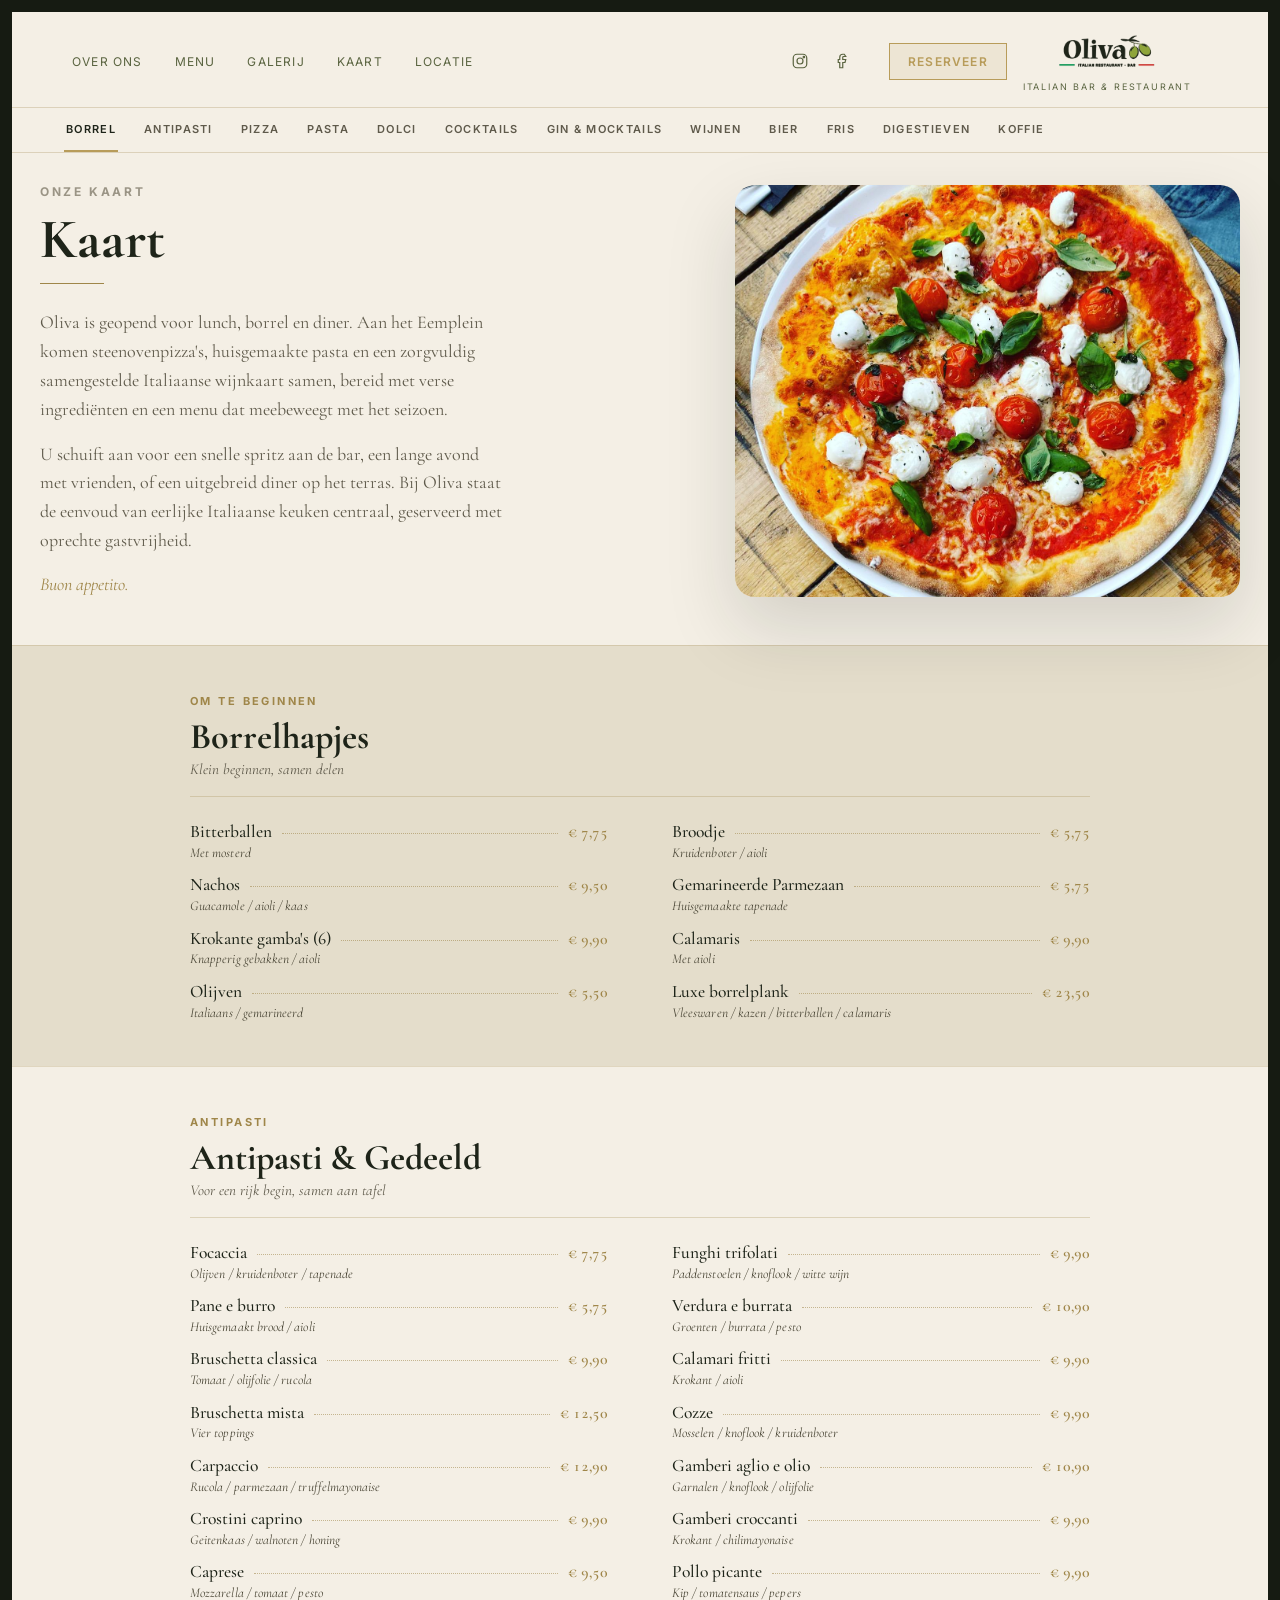
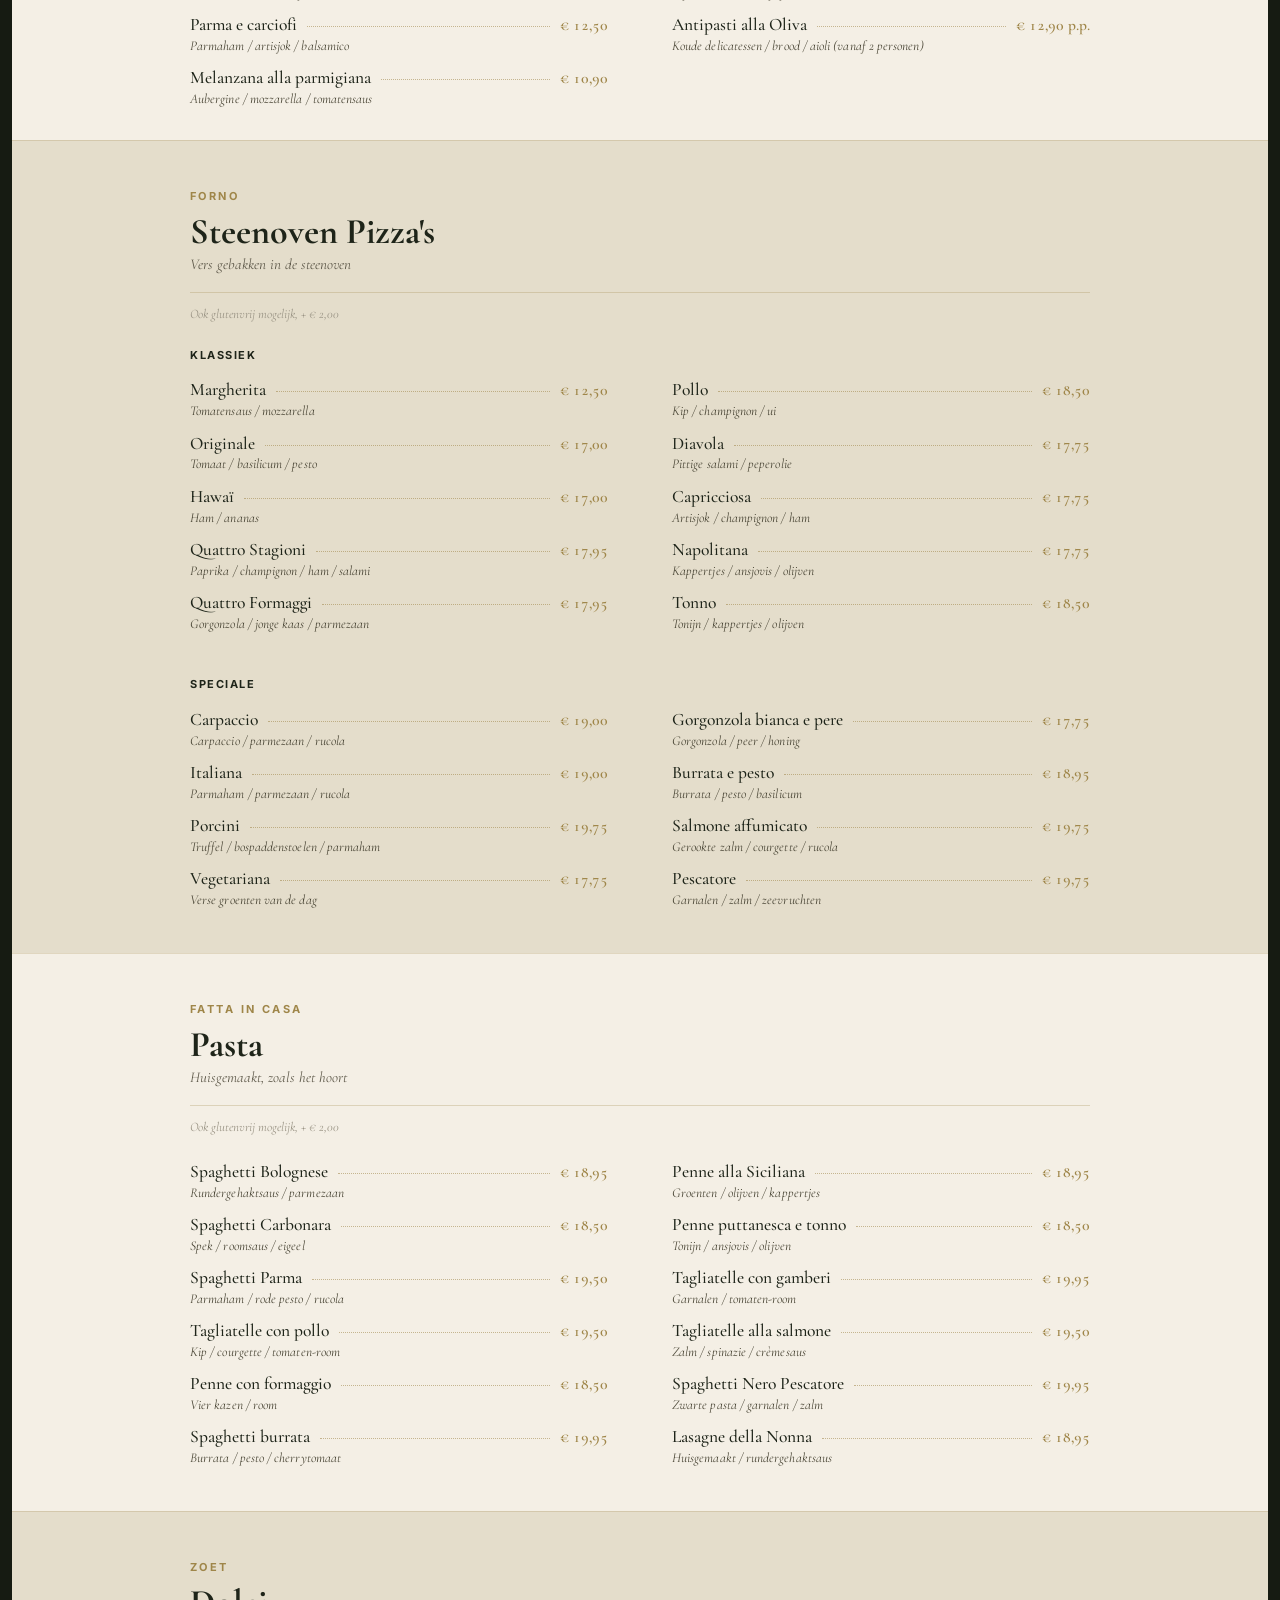
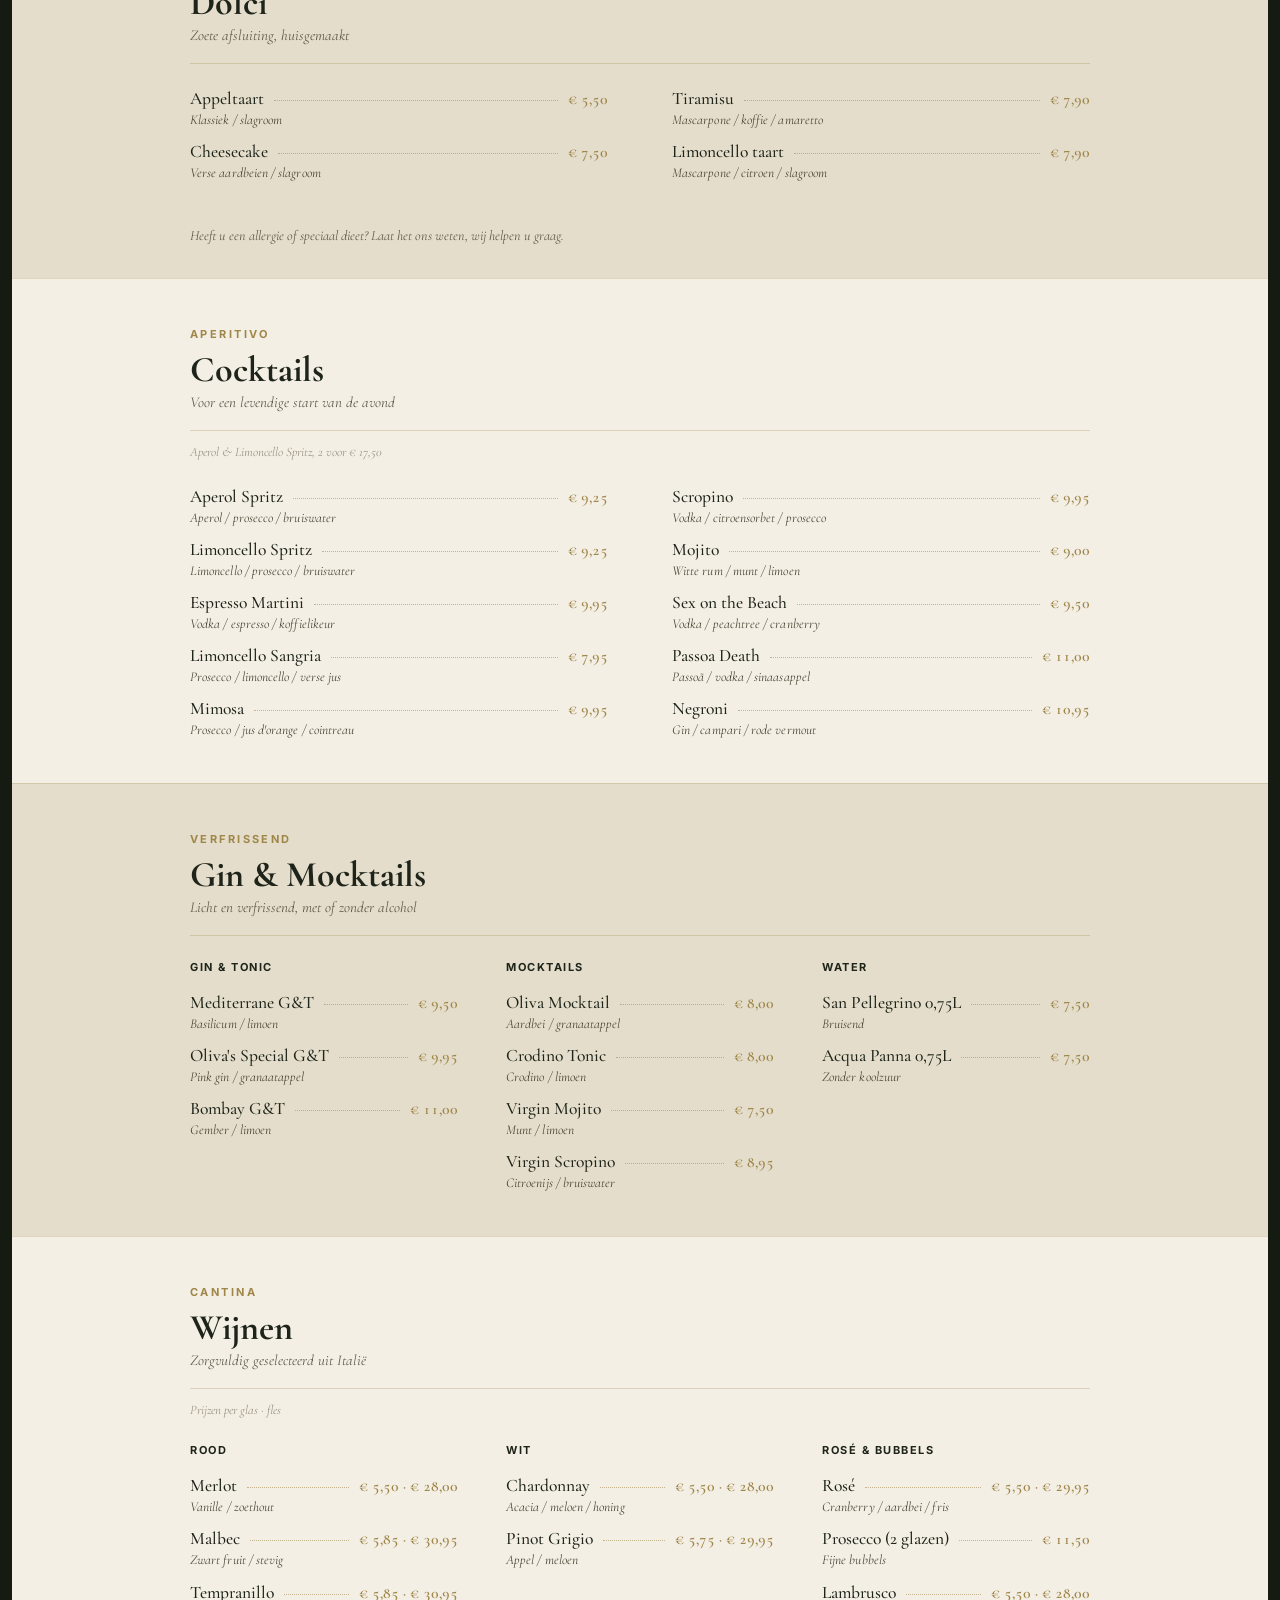
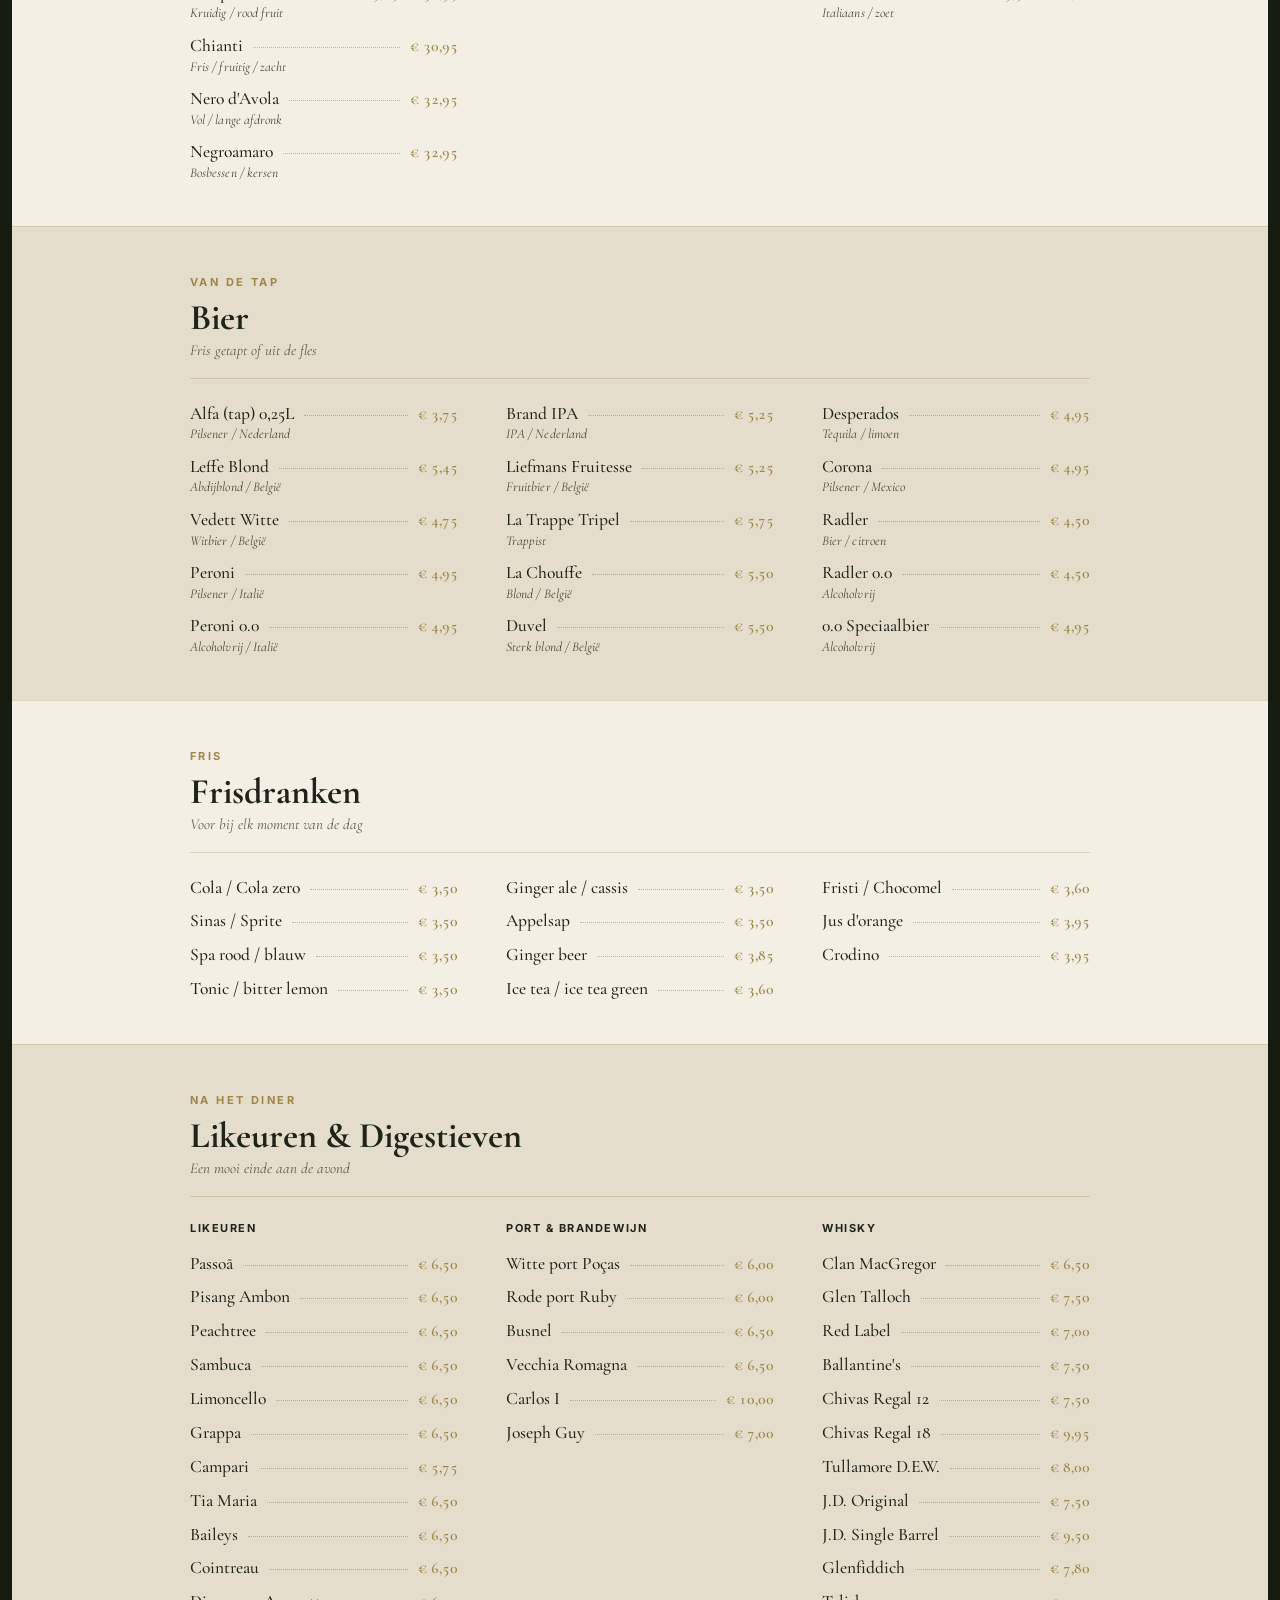
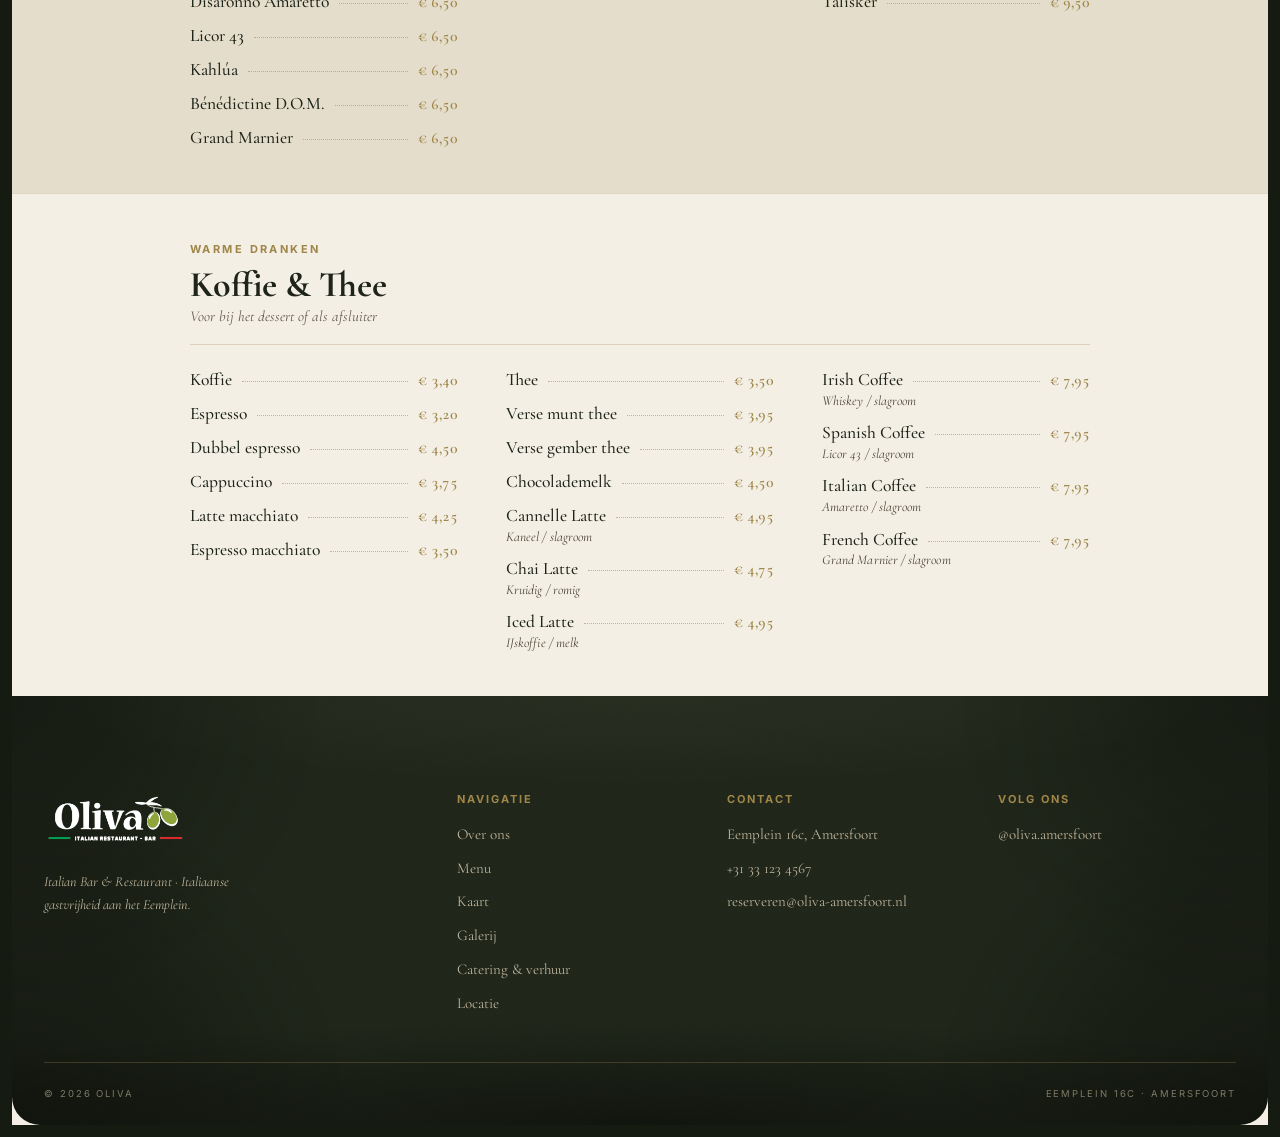
==== kaart.html @ dcf89d50 "Homepage redesign: rustiger, premium uitstraling + nieuwe brand assets Co-Authored-By: Claude Fable " ====
<!DOCTYPE html>
<html lang="nl">
<head>
<meta charset="UTF-8">
<meta name="viewport" content="width=device-width, initial-scale=1.0">
<title>Kaart · Oliva · Amersfoort</title>
<meta name="description" content="De volledige kaart van Oliva: steenovenpizza's, huisgemaakte pasta, antipasti, cocktails en Italiaanse wijnen aan het Eemplein in Amersfoort.">
<link rel="stylesheet" href="brand_assets/oliva/colors_and_type.css?v=1783181041">
<link rel="stylesheet" href="brand_assets/oliva/textures.css?v=1783181041">
<link rel="stylesheet" href="assets/css/site.css?v=1783181041">
<link rel="stylesheet" href="assets/css/kaart.css?v=1783181041">
</head>
<body class="oliva oliva-page-cream kaart-page">

<a class="skip-link" href="#main">Ga naar inhoud</a>

<header class="nav" id="nav">
  <div class="nav__inner">
    <nav class="nav__links" aria-label="Hoofdmenu">
      <div class="nav__group">
        <a href="index.html#over-ons">Over ons</a>
        <a href="index.html#menukaart">Menu</a>
        <a href="index.html#galerij">Galerij</a>
        <a href="kaart.html" aria-current="page">Kaart</a>
        <a href="index.html#locatie">Locatie</a>
      </div>
      <div class="nav__group nav__group--right">
        <div class="nav__social">
          <a href="https://www.instagram.com/oliva.amersfoort/" target="_blank" rel="noopener" aria-label="Oliva op Instagram" class="nav__social-link">
            <svg viewBox="0 0 24 24" width="18" height="18" fill="none" stroke="currentColor" stroke-width="1.6"><rect x="3" y="3" width="18" height="18" rx="5"/><circle cx="12" cy="12" r="4"/><circle cx="17.2" cy="6.8" r="1"/></svg>
          </a>
          <a href="https://www.facebook.com/p/Restaurant-Oliva-cucina-italiana-bar-100063534971122/?locale=nl_NL" target="_blank" rel="noopener" aria-label="Oliva op Facebook" class="nav__social-link">
            <svg viewBox="0 0 24 24" width="18" height="18" fill="none" stroke="currentColor" stroke-width="1.6"><path d="M15 3h-2a4 4 0 0 0-4 4v3H7v4h2v7h4v-7h3l1-4h-4V7a1 1 0 0 1 1-1h3z"/></svg>
          </a>
        </div>
        <a href="index.html#reserveren" class="btn btn--primary nav__cta" data-open-reservation>Reserveer</a>
      </div>
    </nav>
    <a class="nav__brand" href="index.html" aria-label="Oliva home">
      <img src="brand_assets/oliva/logo/oliva-lockup-transparent-white.png" alt="Oliva" class="nav__logo nav__logo--light">
      <img src="brand_assets/oliva/logo/oliva-lockup-transparent-dark.png" alt="Oliva" class="nav__logo nav__logo--dark">
      <span class="nav__brand-sub">Italian Bar <em class="amp">&amp;</em> Restaurant</span>
    </a>
    <button class="nav__toggle" id="navToggle" aria-label="Menu openen" aria-expanded="false">
      <span></span><span></span><span></span>
    </button>
  </div>
</header>

<nav class="kaart-nav" id="kaartNav" aria-label="Kaart categorieën">
  <div class="kaart-nav__inner">
    <a href="#borrelhapjes">Borrel</a>
    <a href="#antipasti">Antipasti</a>
    <a href="#pizza">Pizza</a>
    <a href="#pasta">Pasta</a>
    <a href="#dolci">Dolci</a>
    <a href="#cocktails">Cocktails</a>
    <a href="#gintonic">Gin &amp; Mocktails</a>
    <a href="#wijnen">Wijnen</a>
    <a href="#bier">Bier</a>
    <a href="#frisdranken">Fris</a>
    <a href="#digestieven">Digestieven</a>
    <a href="#koffie">Koffie</a>
  </div>
</nav>

<main id="main">

  <section class="kaart-intro">
    <div class="kaart-intro__grid">
      <div class="kaart-intro__text">
        <p class="t-section">Onze kaart</p>
        <h1 class="kaart-intro__title">Kaart</h1>
        <div class="kaart-hairline"></div>
        <p class="kaart-intro__body">Oliva is geopend voor lunch, borrel en diner. Aan het Eemplein komen steenovenpizza's, huisgemaakte pasta en een zorgvuldig samengestelde Italiaanse wijnkaart samen, bereid met verse ingrediënten en een menu dat meebeweegt met het seizoen.</p>
        <p class="kaart-intro__body">U schuift aan voor een snelle spritz aan de bar, een lange avond met vrienden, of een uitgebreid diner op het terras. Bij Oliva staat de eenvoud van eerlijke Italiaanse keuken centraal, geserveerd met oprechte gastvrijheid.</p>
        <p class="kaart-intro__signoff">Buon appetito.</p>
      </div>
      <div class="kaart-intro__photo" style="background-image:url('brand_assets/oliva/photos/pizza.jpg')" role="img" aria-label="Steenovenpizza bij Oliva"></div>
    </div>
  </section>

  <section class="kaart-section" id="borrelhapjes">
    <div class="kaart-section__inner">
      <p class="kaart-section__eyebrow">Om te beginnen</p>
      <h2 class="kaart-section__title">Borrelhapjes</h2>
      <p class="kaart-section__tagline">Klein beginnen, samen delen</p>
      <div class="kaart-section__hairline"></div>
      <div class="kaart-list">
        <div class="drink-row"><div class="drink-row__main"><span class="t-item">Bitterballen</span><span class="t-price">€ 7,75</span></div><p class="t-desc">Met mosterd</p></div>
        <div class="drink-row"><div class="drink-row__main"><span class="t-item">Nachos</span><span class="t-price">€ 9,50</span></div><p class="t-desc">Guacamole / aioli / kaas</p></div>
        <div class="drink-row"><div class="drink-row__main"><span class="t-item">Krokante gamba's (6)</span><span class="t-price">€ 9,90</span></div><p class="t-desc">Knapperig gebakken / aioli</p></div>
        <div class="drink-row"><div class="drink-row__main"><span class="t-item">Olijven</span><span class="t-price">€ 5,50</span></div><p class="t-desc">Italiaans / gemarineerd</p></div>
        <div class="drink-row"><div class="drink-row__main"><span class="t-item">Broodje</span><span class="t-price">€ 5,75</span></div><p class="t-desc">Kruidenboter / aioli</p></div>
        <div class="drink-row"><div class="drink-row__main"><span class="t-item">Gemarineerde Parmezaan</span><span class="t-price">€ 5,75</span></div><p class="t-desc">Huisgemaakte tapenade</p></div>
        <div class="drink-row"><div class="drink-row__main"><span class="t-item">Calamaris</span><span class="t-price">€ 9,90</span></div><p class="t-desc">Met aioli</p></div>
        <div class="drink-row"><div class="drink-row__main"><span class="t-item">Luxe borrelplank</span><span class="t-price">€ 23,50</span></div><p class="t-desc">Vleeswaren / kazen / bitterballen / calamaris</p></div>
      </div>
    </div>
  </section>

  <section class="kaart-section" id="antipasti">
    <div class="kaart-section__inner">
      <p class="kaart-section__eyebrow">Antipasti</p>
      <h2 class="kaart-section__title">Antipasti &amp; Gedeeld</h2>
      <p class="kaart-section__tagline">Voor een rijk begin, samen aan tafel</p>
      <div class="kaart-section__hairline"></div>
      <div class="kaart-list">
        <div class="drink-row"><div class="drink-row__main"><span class="t-item">Focaccia</span><span class="t-price">€ 7,75</span></div><p class="t-desc">Olijven / kruidenboter / tapenade</p></div>
        <div class="drink-row"><div class="drink-row__main"><span class="t-item">Pane e burro</span><span class="t-price">€ 5,75</span></div><p class="t-desc">Huisgemaakt brood / aioli</p></div>
        <div class="drink-row"><div class="drink-row__main"><span class="t-item">Bruschetta classica</span><span class="t-price">€ 9,90</span></div><p class="t-desc">Tomaat / olijfolie / rucola</p></div>
        <div class="drink-row"><div class="drink-row__main"><span class="t-item">Bruschetta mista</span><span class="t-price">€ 12,50</span></div><p class="t-desc">Vier toppings</p></div>
        <div class="drink-row"><div class="drink-row__main"><span class="t-item">Carpaccio</span><span class="t-price">€ 12,90</span></div><p class="t-desc">Rucola / parmezaan / truffelmayonaise</p></div>
        <div class="drink-row"><div class="drink-row__main"><span class="t-item">Crostini caprino</span><span class="t-price">€ 9,90</span></div><p class="t-desc">Geitenkaas / walnoten / honing</p></div>
        <div class="drink-row"><div class="drink-row__main"><span class="t-item">Caprese</span><span class="t-price">€ 9,50</span></div><p class="t-desc">Mozzarella / tomaat / pesto</p></div>
        <div class="drink-row"><div class="drink-row__main"><span class="t-item">Parma e carciofi</span><span class="t-price">€ 12,50</span></div><p class="t-desc">Parmaham / artisjok / balsamico</p></div>
        <div class="drink-row"><div class="drink-row__main"><span class="t-item">Melanzana alla parmigiana</span><span class="t-price">€ 10,90</span></div><p class="t-desc">Aubergine / mozzarella / tomatensaus</p></div>
        <div class="drink-row"><div class="drink-row__main"><span class="t-item">Funghi trifolati</span><span class="t-price">€ 9,90</span></div><p class="t-desc">Paddenstoelen / knoflook / witte wijn</p></div>
        <div class="drink-row"><div class="drink-row__main"><span class="t-item">Verdura e burrata</span><span class="t-price">€ 10,90</span></div><p class="t-desc">Groenten / burrata / pesto</p></div>
        <div class="drink-row"><div class="drink-row__main"><span class="t-item">Calamari fritti</span><span class="t-price">€ 9,90</span></div><p class="t-desc">Krokant / aioli</p></div>
        <div class="drink-row"><div class="drink-row__main"><span class="t-item">Cozze</span><span class="t-price">€ 9,90</span></div><p class="t-desc">Mosselen / knoflook / kruidenboter</p></div>
        <div class="drink-row"><div class="drink-row__main"><span class="t-item">Gamberi aglio e olio</span><span class="t-price">€ 10,90</span></div><p class="t-desc">Garnalen / knoflook / olijfolie</p></div>
        <div class="drink-row"><div class="drink-row__main"><span class="t-item">Gamberi croccanti</span><span class="t-price">€ 9,90</span></div><p class="t-desc">Krokant / chilimayonaise</p></div>
        <div class="drink-row"><div class="drink-row__main"><span class="t-item">Pollo picante</span><span class="t-price">€ 9,90</span></div><p class="t-desc">Kip / tomatensaus / pepers</p></div>
        <div class="drink-row"><div class="drink-row__main"><span class="t-item">Antipasti alla Oliva</span><span class="t-price">€ 12,90 p.p.</span></div><p class="t-desc">Koude delicatessen / brood / aioli (vanaf 2 personen)</p></div>
      </div>
    </div>
  </section>

  <section class="kaart-section" id="pizza">
    <div class="kaart-section__inner">
      <p class="kaart-section__eyebrow">Forno</p>
      <h2 class="kaart-section__title">Steenoven Pizza's</h2>
      <p class="kaart-section__tagline">Vers gebakken in de steenoven</p>
      <div class="kaart-section__hairline"></div>
      <p class="kaart-section__note">Ook glutenvrij mogelijk, + € 2,00</p>
      <p class="kaart-list__group-title">Klassiek</p>
      <div class="kaart-list">
        <div class="drink-row"><div class="drink-row__main"><span class="t-item">Margherita</span><span class="t-price">€ 12,50</span></div><p class="t-desc">Tomatensaus / mozzarella</p></div>
        <div class="drink-row"><div class="drink-row__main"><span class="t-item">Originale</span><span class="t-price">€ 17,00</span></div><p class="t-desc">Tomaat / basilicum / pesto</p></div>
        <div class="drink-row"><div class="drink-row__main"><span class="t-item">Hawaï</span><span class="t-price">€ 17,00</span></div><p class="t-desc">Ham / ananas</p></div>
        <div class="drink-row"><div class="drink-row__main"><span class="t-item">Quattro Stagioni</span><span class="t-price">€ 17,95</span></div><p class="t-desc">Paprika / champignon / ham / salami</p></div>
        <div class="drink-row"><div class="drink-row__main"><span class="t-item">Quattro Formaggi</span><span class="t-price">€ 17,95</span></div><p class="t-desc">Gorgonzola / jonge kaas / parmezaan</p></div>
        <div class="drink-row"><div class="drink-row__main"><span class="t-item">Pollo</span><span class="t-price">€ 18,50</span></div><p class="t-desc">Kip / champignon / ui</p></div>
        <div class="drink-row"><div class="drink-row__main"><span class="t-item">Diavola</span><span class="t-price">€ 17,75</span></div><p class="t-desc">Pittige salami / peperolie</p></div>
        <div class="drink-row"><div class="drink-row__main"><span class="t-item">Capricciosa</span><span class="t-price">€ 17,75</span></div><p class="t-desc">Artisjok / champignon / ham</p></div>
        <div class="drink-row"><div class="drink-row__main"><span class="t-item">Napolitana</span><span class="t-price">€ 17,75</span></div><p class="t-desc">Kappertjes / ansjovis / olijven</p></div>
        <div class="drink-row"><div class="drink-row__main"><span class="t-item">Tonno</span><span class="t-price">€ 18,50</span></div><p class="t-desc">Tonijn / kappertjes / olijven</p></div>
      </div>
      <p class="kaart-list__group-title kaart-list__group-title--spaced">Speciale</p>
      <div class="kaart-list">
        <div class="drink-row"><div class="drink-row__main"><span class="t-item">Carpaccio</span><span class="t-price">€ 19,00</span></div><p class="t-desc">Carpaccio / parmezaan / rucola</p></div>
        <div class="drink-row"><div class="drink-row__main"><span class="t-item">Italiana</span><span class="t-price">€ 19,00</span></div><p class="t-desc">Parmaham / parmezaan / rucola</p></div>
        <div class="drink-row"><div class="drink-row__main"><span class="t-item">Porcini</span><span class="t-price">€ 19,75</span></div><p class="t-desc">Truffel / bospaddenstoelen / parmaham</p></div>
        <div class="drink-row"><div class="drink-row__main"><span class="t-item">Vegetariana</span><span class="t-price">€ 17,75</span></div><p class="t-desc">Verse groenten van de dag</p></div>
        <div class="drink-row"><div class="drink-row__main"><span class="t-item">Gorgonzola bianca e pere</span><span class="t-price">€ 17,75</span></div><p class="t-desc">Gorgonzola / peer / honing</p></div>
        <div class="drink-row"><div class="drink-row__main"><span class="t-item">Burrata e pesto</span><span class="t-price">€ 18,95</span></div><p class="t-desc">Burrata / pesto / basilicum</p></div>
        <div class="drink-row"><div class="drink-row__main"><span class="t-item">Salmone affumicato</span><span class="t-price">€ 19,75</span></div><p class="t-desc">Gerookte zalm / courgette / rucola</p></div>
        <div class="drink-row"><div class="drink-row__main"><span class="t-item">Pescatore</span><span class="t-price">€ 19,75</span></div><p class="t-desc">Garnalen / zalm / zeevruchten</p></div>
      </div>
    </div>
  </section>

  <section class="kaart-section" id="pasta">
    <div class="kaart-section__inner">
      <p class="kaart-section__eyebrow">Fatta in casa</p>
      <h2 class="kaart-section__title">Pasta</h2>
      <p class="kaart-section__tagline">Huisgemaakt, zoals het hoort</p>
      <div class="kaart-section__hairline"></div>
      <p class="kaart-section__note">Ook glutenvrij mogelijk, + € 2,00</p>
      <div class="kaart-list">
        <div class="drink-row"><div class="drink-row__main"><span class="t-item">Spaghetti Bolognese</span><span class="t-price">€ 18,95</span></div><p class="t-desc">Rundergehaktsaus / parmezaan</p></div>
        <div class="drink-row"><div class="drink-row__main"><span class="t-item">Spaghetti Carbonara</span><span class="t-price">€ 18,50</span></div><p class="t-desc">Spek / roomsaus / eigeel</p></div>
        <div class="drink-row"><div class="drink-row__main"><span class="t-item">Spaghetti Parma</span><span class="t-price">€ 19,50</span></div><p class="t-desc">Parmaham / rode pesto / rucola</p></div>
        <div class="drink-row"><div class="drink-row__main"><span class="t-item">Tagliatelle con pollo</span><span class="t-price">€ 19,50</span></div><p class="t-desc">Kip / courgette / tomaten-room</p></div>
        <div class="drink-row"><div class="drink-row__main"><span class="t-item">Penne con formaggio</span><span class="t-price">€ 18,50</span></div><p class="t-desc">Vier kazen / room</p></div>
        <div class="drink-row"><div class="drink-row__main"><span class="t-item">Spaghetti burrata</span><span class="t-price">€ 19,95</span></div><p class="t-desc">Burrata / pesto / cherrytomaat</p></div>
        <div class="drink-row"><div class="drink-row__main"><span class="t-item">Penne alla Siciliana</span><span class="t-price">€ 18,95</span></div><p class="t-desc">Groenten / olijven / kappertjes</p></div>
        <div class="drink-row"><div class="drink-row__main"><span class="t-item">Penne puttanesca e tonno</span><span class="t-price">€ 18,50</span></div><p class="t-desc">Tonijn / ansjovis / olijven</p></div>
        <div class="drink-row"><div class="drink-row__main"><span class="t-item">Tagliatelle con gamberi</span><span class="t-price">€ 19,95</span></div><p class="t-desc">Garnalen / tomaten-room</p></div>
        <div class="drink-row"><div class="drink-row__main"><span class="t-item">Tagliatelle alla salmone</span><span class="t-price">€ 19,50</span></div><p class="t-desc">Zalm / spinazie / crèmesaus</p></div>
        <div class="drink-row"><div class="drink-row__main"><span class="t-item">Spaghetti Nero Pescatore</span><span class="t-price">€ 19,95</span></div><p class="t-desc">Zwarte pasta / garnalen / zalm</p></div>
        <div class="drink-row"><div class="drink-row__main"><span class="t-item">Lasagne della Nonna</span><span class="t-price">€ 18,95</span></div><p class="t-desc">Huisgemaakt / rundergehaktsaus</p></div>
      </div>
    </div>
  </section>

  <section class="kaart-section" id="dolci">
    <div class="kaart-section__inner">
      <p class="kaart-section__eyebrow">Zoet</p>
      <h2 class="kaart-section__title">Dolci</h2>
      <p class="kaart-section__tagline">Zoete afsluiting, huisgemaakt</p>
      <div class="kaart-section__hairline"></div>
      <div class="kaart-list">
        <div class="drink-row"><div class="drink-row__main"><span class="t-item">Appeltaart</span><span class="t-price">€ 5,50</span></div><p class="t-desc">Klassiek / slagroom</p></div>
        <div class="drink-row"><div class="drink-row__main"><span class="t-item">Cheesecake</span><span class="t-price">€ 7,50</span></div><p class="t-desc">Verse aardbeien / slagroom</p></div>
        <div class="drink-row"><div class="drink-row__main"><span class="t-item">Tiramisu</span><span class="t-price">€ 7,90</span></div><p class="t-desc">Mascarpone / koffie / amaretto</p></div>
        <div class="drink-row"><div class="drink-row__main"><span class="t-item">Limoncello taart</span><span class="t-price">€ 7,90</span></div><p class="t-desc">Mascarpone / citroen / slagroom</p></div>
      </div>
      <p class="kaart-allergy-note">Heeft u een allergie of speciaal dieet? Laat het ons weten, wij helpen u graag.</p>
    </div>
  </section>

  <section class="kaart-section" id="cocktails">
    <div class="kaart-section__inner">
      <p class="kaart-section__eyebrow">Aperitivo</p>
      <h2 class="kaart-section__title">Cocktails</h2>
      <p class="kaart-section__tagline">Voor een levendige start van de avond</p>
      <div class="kaart-section__hairline"></div>
      <p class="kaart-section__note">Aperol &amp; Limoncello Spritz, 2 voor € 17,50</p>
      <div class="kaart-list">
        <div class="drink-row"><div class="drink-row__main"><span class="t-item">Aperol Spritz</span><span class="t-price">€ 9,25</span></div><p class="t-desc">Aperol / prosecco / bruiswater</p></div>
        <div class="drink-row"><div class="drink-row__main"><span class="t-item">Limoncello Spritz</span><span class="t-price">€ 9,25</span></div><p class="t-desc">Limoncello / prosecco / bruiswater</p></div>
        <div class="drink-row"><div class="drink-row__main"><span class="t-item">Espresso Martini</span><span class="t-price">€ 9,95</span></div><p class="t-desc">Vodka / espresso / koffielikeur</p></div>
        <div class="drink-row"><div class="drink-row__main"><span class="t-item">Limoncello Sangria</span><span class="t-price">€ 7,95</span></div><p class="t-desc">Prosecco / limoncello / verse jus</p></div>
        <div class="drink-row"><div class="drink-row__main"><span class="t-item">Mimosa</span><span class="t-price">€ 9,95</span></div><p class="t-desc">Prosecco / jus d'orange / cointreau</p></div>
        <div class="drink-row"><div class="drink-row__main"><span class="t-item">Scropino</span><span class="t-price">€ 9,95</span></div><p class="t-desc">Vodka / citroensorbet / prosecco</p></div>
        <div class="drink-row"><div class="drink-row__main"><span class="t-item">Mojito</span><span class="t-price">€ 9,00</span></div><p class="t-desc">Witte rum / munt / limoen</p></div>
        <div class="drink-row"><div class="drink-row__main"><span class="t-item">Sex on the Beach</span><span class="t-price">€ 9,50</span></div><p class="t-desc">Vodka / peachtree / cranberry</p></div>
        <div class="drink-row"><div class="drink-row__main"><span class="t-item">Passoa Death</span><span class="t-price">€ 11,00</span></div><p class="t-desc">Passoã / vodka / sinaasappel</p></div>
        <div class="drink-row"><div class="drink-row__main"><span class="t-item">Negroni</span><span class="t-price">€ 10,95</span></div><p class="t-desc">Gin / campari / rode vermout</p></div>
      </div>
    </div>
  </section>

  <section class="kaart-section" id="gintonic">
    <div class="kaart-section__inner">
      <p class="kaart-section__eyebrow">Verfrissend</p>
      <h2 class="kaart-section__title">Gin &amp; Mocktails</h2>
      <p class="kaart-section__tagline">Licht en verfrissend, met of zonder alcohol</p>
      <div class="kaart-section__hairline"></div>
      <div class="kaart-grid-3">
        <div>
          <p class="kaart-list__group-title">Gin &amp; tonic</p>
          <div class="kaart-list">
            <div class="drink-row"><div class="drink-row__main"><span class="t-item">Mediterrane G&amp;T</span><span class="t-price">€ 9,50</span></div><p class="t-desc">Basilicum / limoen</p></div>
            <div class="drink-row"><div class="drink-row__main"><span class="t-item">Oliva's Special G&amp;T</span><span class="t-price">€ 9,95</span></div><p class="t-desc">Pink gin / granaatappel</p></div>
            <div class="drink-row"><div class="drink-row__main"><span class="t-item">Bombay G&amp;T</span><span class="t-price">€ 11,00</span></div><p class="t-desc">Gember / limoen</p></div>
          </div>
        </div>
        <div>
          <p class="kaart-list__group-title">Mocktails</p>
          <div class="kaart-list">
            <div class="drink-row"><div class="drink-row__main"><span class="t-item">Oliva Mocktail</span><span class="t-price">€ 8,00</span></div><p class="t-desc">Aardbei / granaatappel</p></div>
            <div class="drink-row"><div class="drink-row__main"><span class="t-item">Crodino Tonic</span><span class="t-price">€ 8,00</span></div><p class="t-desc">Crodino / limoen</p></div>
            <div class="drink-row"><div class="drink-row__main"><span class="t-item">Virgin Mojito</span><span class="t-price">€ 7,50</span></div><p class="t-desc">Munt / limoen</p></div>
            <div class="drink-row"><div class="drink-row__main"><span class="t-item">Virgin Scropino</span><span class="t-price">€ 8,95</span></div><p class="t-desc">Citroenijs / bruiswater</p></div>
          </div>
        </div>
        <div>
          <p class="kaart-list__group-title">Water</p>
          <div class="kaart-list">
            <div class="drink-row"><div class="drink-row__main"><span class="t-item">San Pellegrino 0,75L</span><span class="t-price">€ 7,50</span></div><p class="t-desc">Bruisend</p></div>
            <div class="drink-row"><div class="drink-row__main"><span class="t-item">Acqua Panna 0,75L</span><span class="t-price">€ 7,50</span></div><p class="t-desc">Zonder koolzuur</p></div>
          </div>
        </div>
      </div>
    </div>
  </section>

  <section class="kaart-section" id="wijnen">
    <div class="kaart-section__inner">
      <p class="kaart-section__eyebrow">Cantina</p>
      <h2 class="kaart-section__title">Wijnen</h2>
      <p class="kaart-section__tagline">Zorgvuldig geselecteerd uit Italië</p>
      <div class="kaart-section__hairline"></div>
      <p class="kaart-section__note">Prijzen per glas · fles</p>
      <div class="kaart-grid-3">
        <div>
          <p class="kaart-list__group-title">Rood</p>
          <div class="kaart-list">
            <div class="drink-row"><div class="drink-row__main"><span class="t-item">Merlot</span><span class="t-price">€ 5,50 · € 28,00</span></div><p class="t-desc">Vanille / zoethout</p></div>
            <div class="drink-row"><div class="drink-row__main"><span class="t-item">Malbec</span><span class="t-price">€ 5,85 · € 30,95</span></div><p class="t-desc">Zwart fruit / stevig</p></div>
            <div class="drink-row"><div class="drink-row__main"><span class="t-item">Tempranillo</span><span class="t-price">€ 5,85 · € 30,95</span></div><p class="t-desc">Kruidig / rood fruit</p></div>
            <div class="drink-row"><div class="drink-row__main"><span class="t-item">Chianti</span><span class="t-price">€ 30,95</span></div><p class="t-desc">Fris / fruitig / zacht</p></div>
            <div class="drink-row"><div class="drink-row__main"><span class="t-item">Nero d'Avola</span><span class="t-price">€ 32,95</span></div><p class="t-desc">Vol / lange afdronk</p></div>
            <div class="drink-row"><div class="drink-row__main"><span class="t-item">Negroamaro</span><span class="t-price">€ 32,95</span></div><p class="t-desc">Bosbessen / kersen</p></div>
          </div>
        </div>
        <div>
          <p class="kaart-list__group-title">Wit</p>
          <div class="kaart-list">
            <div class="drink-row"><div class="drink-row__main"><span class="t-item">Chardonnay</span><span class="t-price">€ 5,50 · € 28,00</span></div><p class="t-desc">Acacia / meloen / honing</p></div>
            <div class="drink-row"><div class="drink-row__main"><span class="t-item">Pinot Grigio</span><span class="t-price">€ 5,75 · € 29,95</span></div><p class="t-desc">Appel / meloen</p></div>
          </div>
        </div>
        <div>
          <p class="kaart-list__group-title">Rosé &amp; bubbels</p>
          <div class="kaart-list">
            <div class="drink-row"><div class="drink-row__main"><span class="t-item">Rosé</span><span class="t-price">€ 5,50 · € 29,95</span></div><p class="t-desc">Cranberry / aardbei / fris</p></div>
            <div class="drink-row"><div class="drink-row__main"><span class="t-item">Prosecco (2 glazen)</span><span class="t-price">€ 11,50</span></div><p class="t-desc">Fijne bubbels</p></div>
            <div class="drink-row"><div class="drink-row__main"><span class="t-item">Lambrusco</span><span class="t-price">€ 5,50 · € 28,00</span></div><p class="t-desc">Italiaans / zoet</p></div>
          </div>
        </div>
      </div>
    </div>
  </section>

  <section class="kaart-section" id="bier">
    <div class="kaart-section__inner">
      <p class="kaart-section__eyebrow">Van de tap</p>
      <h2 class="kaart-section__title">Bier</h2>
      <p class="kaart-section__tagline">Fris getapt of uit de fles</p>
      <div class="kaart-section__hairline"></div>
      <div class="kaart-grid-3">
        <div class="kaart-list">
          <div class="drink-row"><div class="drink-row__main"><span class="t-item">Alfa (tap) 0,25L</span><span class="t-price">€ 3,75</span></div><p class="t-desc">Pilsener / Nederland</p></div>
          <div class="drink-row"><div class="drink-row__main"><span class="t-item">Leffe Blond</span><span class="t-price">€ 5,45</span></div><p class="t-desc">Abdijblond / België</p></div>
          <div class="drink-row"><div class="drink-row__main"><span class="t-item">Vedett Witte</span><span class="t-price">€ 4,75</span></div><p class="t-desc">Witbier / België</p></div>
          <div class="drink-row"><div class="drink-row__main"><span class="t-item">Peroni</span><span class="t-price">€ 4,95</span></div><p class="t-desc">Pilsener / Italië</p></div>
          <div class="drink-row"><div class="drink-row__main"><span class="t-item">Peroni 0.0</span><span class="t-price">€ 4,95</span></div><p class="t-desc">Alcoholvrij / Italië</p></div>
        </div>
        <div class="kaart-list">
          <div class="drink-row"><div class="drink-row__main"><span class="t-item">Brand IPA</span><span class="t-price">€ 5,25</span></div><p class="t-desc">IPA / Nederland</p></div>
          <div class="drink-row"><div class="drink-row__main"><span class="t-item">Liefmans Fruitesse</span><span class="t-price">€ 5,25</span></div><p class="t-desc">Fruitbier / België</p></div>
          <div class="drink-row"><div class="drink-row__main"><span class="t-item">La Trappe Tripel</span><span class="t-price">€ 5,75</span></div><p class="t-desc">Trappist</p></div>
          <div class="drink-row"><div class="drink-row__main"><span class="t-item">La Chouffe</span><span class="t-price">€ 5,50</span></div><p class="t-desc">Blond / België</p></div>
          <div class="drink-row"><div class="drink-row__main"><span class="t-item">Duvel</span><span class="t-price">€ 5,50</span></div><p class="t-desc">Sterk blond / België</p></div>
        </div>
        <div class="kaart-list">
          <div class="drink-row"><div class="drink-row__main"><span class="t-item">Desperados</span><span class="t-price">€ 4,95</span></div><p class="t-desc">Tequila / limoen</p></div>
          <div class="drink-row"><div class="drink-row__main"><span class="t-item">Corona</span><span class="t-price">€ 4,95</span></div><p class="t-desc">Pilsener / Mexico</p></div>
          <div class="drink-row"><div class="drink-row__main"><span class="t-item">Radler</span><span class="t-price">€ 4,50</span></div><p class="t-desc">Bier / citroen</p></div>
          <div class="drink-row"><div class="drink-row__main"><span class="t-item">Radler 0.0</span><span class="t-price">€ 4,50</span></div><p class="t-desc">Alcoholvrij</p></div>
          <div class="drink-row"><div class="drink-row__main"><span class="t-item">0.0 Speciaalbier</span><span class="t-price">€ 4,95</span></div><p class="t-desc">Alcoholvrij</p></div>
        </div>
      </div>
    </div>
  </section>

  <section class="kaart-section" id="frisdranken">
    <div class="kaart-section__inner">
      <p class="kaart-section__eyebrow">Fris</p>
      <h2 class="kaart-section__title">Frisdranken</h2>
      <p class="kaart-section__tagline">Voor bij elk moment van de dag</p>
      <div class="kaart-section__hairline"></div>
      <div class="kaart-grid-3">
        <div class="kaart-list">
          <div class="drink-row"><div class="drink-row__main"><span class="t-item">Cola / Cola zero</span><span class="t-price">€ 3,50</span></div></div>
          <div class="drink-row"><div class="drink-row__main"><span class="t-item">Sinas / Sprite</span><span class="t-price">€ 3,50</span></div></div>
          <div class="drink-row"><div class="drink-row__main"><span class="t-item">Spa rood / blauw</span><span class="t-price">€ 3,50</span></div></div>
          <div class="drink-row"><div class="drink-row__main"><span class="t-item">Tonic / bitter lemon</span><span class="t-price">€ 3,50</span></div></div>
        </div>
        <div class="kaart-list">
          <div class="drink-row"><div class="drink-row__main"><span class="t-item">Ginger ale / cassis</span><span class="t-price">€ 3,50</span></div></div>
          <div class="drink-row"><div class="drink-row__main"><span class="t-item">Appelsap</span><span class="t-price">€ 3,50</span></div></div>
          <div class="drink-row"><div class="drink-row__main"><span class="t-item">Ginger beer</span><span class="t-price">€ 3,85</span></div></div>
          <div class="drink-row"><div class="drink-row__main"><span class="t-item">Ice tea / ice tea green</span><span class="t-price">€ 3,60</span></div></div>
        </div>
        <div class="kaart-list">
          <div class="drink-row"><div class="drink-row__main"><span class="t-item">Fristi / Chocomel</span><span class="t-price">€ 3,60</span></div></div>
          <div class="drink-row"><div class="drink-row__main"><span class="t-item">Jus d'orange</span><span class="t-price">€ 3,95</span></div></div>
          <div class="drink-row"><div class="drink-row__main"><span class="t-item">Crodino</span><span class="t-price">€ 3,95</span></div></div>
        </div>
      </div>
    </div>
  </section>

  <section class="kaart-section" id="digestieven">
    <div class="kaart-section__inner">
      <p class="kaart-section__eyebrow">Na het diner</p>
      <h2 class="kaart-section__title">Likeuren &amp; Digestieven</h2>
      <p class="kaart-section__tagline">Een mooi einde aan de avond</p>
      <div class="kaart-section__hairline"></div>
      <div class="kaart-grid-3">
        <div>
          <p class="kaart-list__group-title">Likeuren</p>
          <div class="kaart-list">
            <div class="drink-row"><div class="drink-row__main"><span class="t-item">Passoã</span><span class="t-price">€ 6,50</span></div></div>
            <div class="drink-row"><div class="drink-row__main"><span class="t-item">Pisang Ambon</span><span class="t-price">€ 6,50</span></div></div>
            <div class="drink-row"><div class="drink-row__main"><span class="t-item">Peachtree</span><span class="t-price">€ 6,50</span></div></div>
            <div class="drink-row"><div class="drink-row__main"><span class="t-item">Sambuca</span><span class="t-price">€ 6,50</span></div></div>
            <div class="drink-row"><div class="drink-row__main"><span class="t-item">Limoncello</span><span class="t-price">€ 6,50</span></div></div>
            <div class="drink-row"><div class="drink-row__main"><span class="t-item">Grappa</span><span class="t-price">€ 6,50</span></div></div>
            <div class="drink-row"><div class="drink-row__main"><span class="t-item">Campari</span><span class="t-price">€ 5,75</span></div></div>
            <div class="drink-row"><div class="drink-row__main"><span class="t-item">Tia Maria</span><span class="t-price">€ 6,50</span></div></div>
            <div class="drink-row"><div class="drink-row__main"><span class="t-item">Baileys</span><span class="t-price">€ 6,50</span></div></div>
            <div class="drink-row"><div class="drink-row__main"><span class="t-item">Cointreau</span><span class="t-price">€ 6,50</span></div></div>
            <div class="drink-row"><div class="drink-row__main"><span class="t-item">Disaronno Amaretto</span><span class="t-price">€ 6,50</span></div></div>
            <div class="drink-row"><div class="drink-row__main"><span class="t-item">Licor 43</span><span class="t-price">€ 6,50</span></div></div>
            <div class="drink-row"><div class="drink-row__main"><span class="t-item">Kahlúa</span><span class="t-price">€ 6,50</span></div></div>
            <div class="drink-row"><div class="drink-row__main"><span class="t-item">Bénédictine D.O.M.</span><span class="t-price">€ 6,50</span></div></div>
            <div class="drink-row"><div class="drink-row__main"><span class="t-item">Grand Marnier</span><span class="t-price">€ 6,50</span></div></div>
          </div>
        </div>
        <div>
          <p class="kaart-list__group-title">Port &amp; brandewijn</p>
          <div class="kaart-list">
            <div class="drink-row"><div class="drink-row__main"><span class="t-item">Witte port Poças</span><span class="t-price">€ 6,00</span></div></div>
            <div class="drink-row"><div class="drink-row__main"><span class="t-item">Rode port Ruby</span><span class="t-price">€ 6,00</span></div></div>
            <div class="drink-row"><div class="drink-row__main"><span class="t-item">Busnel</span><span class="t-price">€ 6,50</span></div></div>
            <div class="drink-row"><div class="drink-row__main"><span class="t-item">Vecchia Romagna</span><span class="t-price">€ 6,50</span></div></div>
            <div class="drink-row"><div class="drink-row__main"><span class="t-item">Carlos I</span><span class="t-price">€ 10,00</span></div></div>
            <div class="drink-row"><div class="drink-row__main"><span class="t-item">Joseph Guy</span><span class="t-price">€ 7,00</span></div></div>
          </div>
        </div>
        <div>
          <p class="kaart-list__group-title">Whisky</p>
          <div class="kaart-list">
            <div class="drink-row"><div class="drink-row__main"><span class="t-item">Clan MacGregor</span><span class="t-price">€ 6,50</span></div></div>
            <div class="drink-row"><div class="drink-row__main"><span class="t-item">Glen Talloch</span><span class="t-price">€ 7,50</span></div></div>
            <div class="drink-row"><div class="drink-row__main"><span class="t-item">Red Label</span><span class="t-price">€ 7,00</span></div></div>
            <div class="drink-row"><div class="drink-row__main"><span class="t-item">Ballantine's</span><span class="t-price">€ 7,50</span></div></div>
            <div class="drink-row"><div class="drink-row__main"><span class="t-item">Chivas Regal 12</span><span class="t-price">€ 7,50</span></div></div>
            <div class="drink-row"><div class="drink-row__main"><span class="t-item">Chivas Regal 18</span><span class="t-price">€ 9,95</span></div></div>
            <div class="drink-row"><div class="drink-row__main"><span class="t-item">Tullamore D.E.W.</span><span class="t-price">€ 8,00</span></div></div>
            <div class="drink-row"><div class="drink-row__main"><span class="t-item">J.D. Original</span><span class="t-price">€ 7,50</span></div></div>
            <div class="drink-row"><div class="drink-row__main"><span class="t-item">J.D. Single Barrel</span><span class="t-price">€ 9,50</span></div></div>
            <div class="drink-row"><div class="drink-row__main"><span class="t-item">Glenfiddich</span><span class="t-price">€ 7,80</span></div></div>
            <div class="drink-row"><div class="drink-row__main"><span class="t-item">Talisker</span><span class="t-price">€ 9,50</span></div></div>
          </div>
        </div>
      </div>
    </div>
  </section>

  <section class="kaart-section" id="koffie">
    <div class="kaart-section__inner">
      <p class="kaart-section__eyebrow">Warme dranken</p>
      <h2 class="kaart-section__title">Koffie &amp; Thee</h2>
      <p class="kaart-section__tagline">Voor bij het dessert of als afsluiter</p>
      <div class="kaart-section__hairline"></div>
      <div class="kaart-grid-3">
        <div class="kaart-list">
          <div class="drink-row"><div class="drink-row__main"><span class="t-item">Koffie</span><span class="t-price">€ 3,40</span></div></div>
          <div class="drink-row"><div class="drink-row__main"><span class="t-item">Espresso</span><span class="t-price">€ 3,20</span></div></div>
          <div class="drink-row"><div class="drink-row__main"><span class="t-item">Dubbel espresso</span><span class="t-price">€ 4,50</span></div></div>
          <div class="drink-row"><div class="drink-row__main"><span class="t-item">Cappuccino</span><span class="t-price">€ 3,75</span></div></div>
          <div class="drink-row"><div class="drink-row__main"><span class="t-item">Latte macchiato</span><span class="t-price">€ 4,25</span></div></div>
          <div class="drink-row"><div class="drink-row__main"><span class="t-item">Espresso macchiato</span><span class="t-price">€ 3,50</span></div></div>
        </div>
        <div class="kaart-list">
          <div class="drink-row"><div class="drink-row__main"><span class="t-item">Thee</span><span class="t-price">€ 3,50</span></div></div>
          <div class="drink-row"><div class="drink-row__main"><span class="t-item">Verse munt thee</span><span class="t-price">€ 3,95</span></div></div>
          <div class="drink-row"><div class="drink-row__main"><span class="t-item">Verse gember thee</span><span class="t-price">€ 3,95</span></div></div>
          <div class="drink-row"><div class="drink-row__main"><span class="t-item">Chocolademelk</span><span class="t-price">€ 4,50</span></div></div>
          <div class="drink-row"><div class="drink-row__main"><span class="t-item">Cannelle Latte</span><span class="t-price">€ 4,95</span></div><p class="t-desc">Kaneel / slagroom</p></div>
          <div class="drink-row"><div class="drink-row__main"><span class="t-item">Chai Latte</span><span class="t-price">€ 4,75</span></div><p class="t-desc">Kruidig / romig</p></div>
          <div class="drink-row"><div class="drink-row__main"><span class="t-item">Iced Latte</span><span class="t-price">€ 4,95</span></div><p class="t-desc">IJskoffie / melk</p></div>
        </div>
        <div class="kaart-list">
          <div class="drink-row"><div class="drink-row__main"><span class="t-item">Irish Coffee</span><span class="t-price">€ 7,95</span></div><p class="t-desc">Whiskey / slagroom</p></div>
          <div class="drink-row"><div class="drink-row__main"><span class="t-item">Spanish Coffee</span><span class="t-price">€ 7,95</span></div><p class="t-desc">Licor 43 / slagroom</p></div>
          <div class="drink-row"><div class="drink-row__main"><span class="t-item">Italian Coffee</span><span class="t-price">€ 7,95</span></div><p class="t-desc">Amaretto / slagroom</p></div>
          <div class="drink-row"><div class="drink-row__main"><span class="t-item">French Coffee</span><span class="t-price">€ 7,95</span></div><p class="t-desc">Grand Marnier / slagroom</p></div>
        </div>
      </div>
    </div>
  </section>


</main>

<footer class="footer oliva-page-dark">
  <div class="footer__grid">
    <div class="footer__col footer__col--brand">
      <img src="brand_assets/oliva/logo/oliva-lockup-transparent-white.png" alt="Oliva" class="footer__logo">
      <p class="footer__tagline">Italian Bar &amp; Restaurant · Italiaanse gastvrijheid aan het Eemplein.</p>
    </div>
    <div class="footer__col">
      <p class="footer__col-title">Navigatie</p>
      <nav class="footer__links" aria-label="Footer navigatie">
        <a href="index.html#over-ons">Over ons</a>
        <a href="index.html#menukaart">Menu</a>
        <a href="kaart.html">Kaart</a>
        <a href="index.html#galerij">Galerij</a>
        <a href="index.html#catering">Catering &amp; verhuur</a>
        <a href="index.html#locatie">Locatie</a>
      </nav>
    </div>
    <div class="footer__col">
      <p class="footer__col-title">Contact</p>
      <div class="footer__links">
        <a href="https://maps.google.com/?q=Eemplein+16c,+3812+EA+Amersfoort" target="_blank" rel="noopener">Eemplein 16c, Amersfoort</a>
        <a href="tel:+31331234567">+31 33 123 4567</a>
        <a href="mailto:reserveren@oliva-amersfoort.nl">reserveren@oliva-amersfoort.nl</a>
      </div>
    </div>
    <div class="footer__col">
      <p class="footer__col-title">Volg ons</p>
      <div class="footer__links">
        <a class="footer__ig" href="https://www.instagram.com/oliva.amersfoort/" target="_blank" rel="noopener">@oliva.amersfoort</a>
      </div>
    </div>
  </div>
  <div class="footer__inner footer__inner--bottom">
    <span class="t-footer">© <span id="year"></span> Oliva</span>
    <span class="t-footer">Eemplein 16c · Amersfoort</span>
  </div>
</footer>

<script>
// Must run before the eet.nu script below: the widget reads this cookie at
// init to decide whether to start collapsed. No Secure flag, so it also
// works on http://localhost.
document.cookie = 'reservationWidgetStatus=collapsed; path=/; SameSite=Lax';
</script>
<script id="eetnuReservationWidget" type="text/javascript" src="https://reserveringen.eet.nu/hungry/restaurants/76135/reservations/new.js?layout=floating&locale=nl&variant=realtime/dark&position=bottom-right"></script>
<script src="assets/js/site.js?v=1783181041"></script>
</body>
</html>
---- brand_assets/oliva/colors_and_type.css ----
/* ============================================================
   Oliva Italian Hospitality Design System — Tokens
   colors_and_type.css
   Brand reference: dark forest green + warm cream menu,
   cream + olive Oliva wordmark, gold accents, serif type.
   ============================================================ */

/* ---------- Webfonts (Google Fonts) ---------- */
@import url('https://fonts.googleapis.com/css2?family=Cormorant+Garamond:ital,wght@0,400;0,500;0,600;0,700;1,400;1,500;1,600&family=Cormorant:ital,wght@0,400;0,500;1,400&family=Inter:wght@400;500;600;700&display=swap');

/* ============================================================
   :root — all tokens
   ============================================================ */
:root {
    /* ---------- Color: page surfaces ---------- */
    --green-dark:      #1E2419;   /* primary dark page (forest) */
    --green-darker:    #161B12;   /* deeper for depth, gradient bottom */
    --green-vignette:  #232A1D;   /* slightly lifted */
    --cream:           #EFEAE0;   /* primary cream page */
    --cream-deep:      #E4DDCB;   /* warmer cream, edge tint */
    --cream-warm:      #F4EFE5;   /* lightest cream highlight */

    /* ---------- Color: ink ---------- */
    --ink-on-dark:     #EFEAE0;   /* drink names on dark page */
    --ink-on-dark-soft:#BFB59C;   /* descriptor on dark */
    --ink-on-dark-faint:#7E7965;  /* footer on dark */
    --ink-on-cream:    #1E2419;   /* drink names on cream */
    --ink-on-cream-soft:#5F5A4B;  /* descriptor on cream */
    --ink-on-cream-faint:#9A9485; /* footer on cream */

    /* ---------- Color: brand accents ---------- */
    --gold:            #B89C5A;   /* titles, prices on dark, section labels */
    --gold-soft:       #9F8649;   /* section labels on cream, hairlines */
    --gold-bright:     #C8AD66;   /* highlight (limited) */
    --olive-leaf:      #7B8A56;   /* logo olive color */
    --olive-mute:      #5A6440;   /* deeper olive */

    /* ---------- Semantic ---------- */
    --bg:              var(--green-dark);
    --bg-alt:          var(--cream);
    --fg:              var(--ink-on-dark);
    --fg-muted:        var(--ink-on-dark-soft);
    --rule:            var(--gold);
    --accent:          var(--gold);

    /* ---------- Type: families ---------- */
    --font-display:   'Cormorant Garamond', 'Cormorant', Georgia, serif;
    --font-serif:     'Cormorant Garamond', 'Cormorant', Georgia, serif;
    --font-italic:    'Cormorant Garamond', 'Cormorant', Georgia, serif;
    --font-label:     'Inter', 'Helvetica Neue', Arial, sans-serif;
    --font-body:      'Cormorant Garamond', 'Cormorant', Georgia, serif;

    /* ---------- Type: roles ---------- */
    --type-page-title: 54px;
    --type-page-sub:   16px;
    --type-section:    12px;     /* uppercase tracked */
    --type-item:       17px;
    --type-price:      15px;
    --type-desc:       12.5px;
    --type-footer:     9.5px;

    /* line-heights */
    --lh-tight:    1.05;
    --lh-snug:     1.2;
    --lh-normal:   1.45;
    --lh-relaxed:  1.6;

    /* letter-spacing */
    --tr-tight:    -0.01em;
    --tr-section:   0.22em;
    --tr-footer:    0.20em;
    --tr-cap:       0.06em;

    /* ---------- Spacing (8px grid) ---------- */
    --s-1: 4px; --s-2: 8px; --s-3: 12px; --s-4: 16px;
    --s-5: 24px; --s-6: 32px; --s-7: 48px; --s-8: 64px; --s-9: 96px;

    /* ---------- Layout (A5) ---------- */
    --a5-w:        559px;        /* 148mm @ 96dpi */
    --a5-h:        794px;        /* 210mm @ 96dpi */
    --page-pad-x:  56px;
    --page-pad-top: 60px;
    --page-pad-bottom: 60px;

    /* ---------- Borders, radii, shadows ---------- */
    --hair:        0.5px;
    --rule-w:      1px;
    --radius-0:    0;

    --shadow-page: 0 40px 90px -35px rgba(0,0,0,0.75),
                   0 14px 40px -16px rgba(0,0,0,0.45);
}

/* ============================================================
   Base
   ============================================================ */
.oliva, body.oliva {
    background: var(--green-darker);
    color: var(--ink-on-dark);
    font-family: var(--font-body);
    font-size: 16px;
    line-height: var(--lh-normal);
    -webkit-font-smoothing: antialiased;
    text-rendering: optimizeLegibility;
    margin: 0;
}

h1, h2, h3, h4 { margin: 0; font-weight: 400; }
p { margin: 0; }
ul { margin: 0; padding: 0; list-style: none; }
.oliva em, .oliva i { font-style: italic; }

/* ============================================================
   Type roles (utility classes)
   ============================================================ */

.t-page-title {
    font-family: var(--font-display);
    font-weight: 700;
    font-size: var(--type-page-title);
    line-height: 1.0;
    letter-spacing: -0.005em;
    color: var(--gold);
}
.t-page-title--cream { color: var(--ink-on-cream); }

.t-page-sub {
    font-family: var(--font-italic);
    font-style: italic;
    font-weight: 400;
    font-size: var(--type-page-sub);
    color: var(--ink-on-dark-soft);
    line-height: 1.3;
}
.t-page-sub--cream { color: var(--ink-on-cream-soft); }

.t-section {
    font-family: var(--font-label);
    font-weight: 700;
    font-size: var(--type-section);
    letter-spacing: var(--tr-section);
    text-transform: uppercase;
    color: var(--ink-on-cream-faint);
    line-height: 1.2;
}
.t-section--cream { color: rgba(239,234,224,0.62); }

.t-item {
    font-family: var(--font-display);
    font-weight: 500;
    font-size: var(--type-item);
    color: var(--ink-on-dark);
    line-height: 1.18;
    letter-spacing: 0;
}
.t-item--cream { color: var(--ink-on-cream); }

.t-price {
    font-family: var(--font-display);
    font-weight: 400;
    font-size: var(--type-price);
    color: var(--gold);
    font-variant-numeric: tabular-nums oldstyle-nums;
    line-height: 1.2;
}
.t-price--cream { color: var(--gold-soft); }

.t-desc {
    font-family: var(--font-italic);
    font-style: italic;
    font-weight: 400;
    font-size: var(--type-desc);
    color: var(--ink-on-dark-soft);
    line-height: 1.35;
    letter-spacing: 0.005em;
}
.t-desc--cream { color: var(--ink-on-cream-soft); }

.t-footer {
    font-family: var(--font-label);
    font-weight: 400;
    font-size: var(--type-footer);
    letter-spacing: var(--tr-footer);
    text-transform: uppercase;
    color: var(--ink-on-dark-faint);
}
.t-footer--cream { color: var(--ink-on-cream-faint); }
---- brand_assets/oliva/textures.css ----
/* ============================================================
   Oliva — Textures
   Page surfaces (dark forest green + warm cream) with subtle
   grain, vignettes, and faint behind-logo olive watermark.
   ============================================================ */

/* ---------- Dark forest-green page ---------- */
.oliva-page-dark {
    background-color: var(--green-dark);
    background-image:
        /* top inner light */
        radial-gradient(ellipse 80% 35% at 50% 0%, rgba(255,245,200,0.04) 0%, transparent 60%),
        /* bottom shadow */
        radial-gradient(ellipse 100% 35% at 50% 100%, rgba(0,0,0,0.45) 0%, transparent 70%),
        /* corner shadows */
        radial-gradient(circle at 0% 0%, rgba(0,0,0,0.30) 0%, transparent 24%),
        radial-gradient(circle at 100% 0%, rgba(0,0,0,0.30) 0%, transparent 24%),
        radial-gradient(circle at 0% 100%, rgba(0,0,0,0.40) 0%, transparent 26%),
        radial-gradient(circle at 100% 100%, rgba(0,0,0,0.40) 0%, transparent 26%),
        /* fine grain */
        url("data:image/svg+xml;utf8,<svg xmlns='http://www.w3.org/2000/svg' width='240' height='240'><filter id='n'><feTurbulence type='fractalNoise' baseFrequency='1.1' numOctaves='2' stitchTiles='stitch' seed='3'/><feColorMatrix values='0 0 0 0 0.85  0 0 0 0 0.78  0 0 0 0 0.55  0 0 0 0.18 0'/></filter><rect width='100%25' height='100%25' filter='url(%23n)'/></svg>");
    background-size: auto, auto, auto, auto, auto, auto, 240px 240px;
    background-repeat: no-repeat, no-repeat, no-repeat, no-repeat, no-repeat, no-repeat, repeat;
    background-blend-mode: screen, multiply, multiply, multiply, multiply, multiply, overlay;
}

/* ---------- Warm cream page ---------- */
.oliva-page-cream {
    background-color: var(--cream);
    background-image:
        /* warm top */
        radial-gradient(ellipse 90% 40% at 50% 0%, rgba(255,250,235,0.45) 0%, transparent 65%),
        /* bottom warm shadow */
        radial-gradient(ellipse 100% 40% at 50% 100%, rgba(140,100,60,0.10) 0%, transparent 70%),
        /* corner darkening */
        radial-gradient(circle at 0% 0%, rgba(120,90,50,0.10) 0%, transparent 24%),
        radial-gradient(circle at 100% 0%, rgba(120,90,50,0.10) 0%, transparent 24%),
        radial-gradient(circle at 0% 100%, rgba(120,90,50,0.12) 0%, transparent 24%),
        radial-gradient(circle at 100% 100%, rgba(120,90,50,0.12) 0%, transparent 24%),
        /* paper grain */
        url("data:image/svg+xml;utf8,<svg xmlns='http://www.w3.org/2000/svg' width='240' height='240'><filter id='n'><feTurbulence type='fractalNoise' baseFrequency='0.95' numOctaves='2' stitchTiles='stitch' seed='8'/><feColorMatrix values='0 0 0 0 0.20  0 0 0 0 0.16  0 0 0 0 0.09  0 0 0 0.32 0'/></filter><rect width='100%25' height='100%25' filter='url(%23n)'/></svg>");
    background-size: auto, auto, auto, auto, auto, auto, 240px 240px;
    background-repeat: no-repeat, no-repeat, no-repeat, no-repeat, no-repeat, no-repeat, repeat;
    background-blend-mode: normal, multiply, multiply, multiply, multiply, multiply, multiply;
}

/* ---------- Faint olive-branch watermark behind logo ---------- */
.oliva-logo-watermark {
    position: absolute;
    top: 60px;
    left: 50%;
    transform: translateX(-50%);
    width: 460px;
    height: 70px;
    pointer-events: none;
    opacity: 0.10;
    background-repeat: no-repeat;
    background-position: center;
    background-size: contain;
    z-index: 1;
    background-image: url("data:image/svg+xml;utf8,<svg xmlns='http://www.w3.org/2000/svg' viewBox='0 0 460 70' fill='none' stroke='%237B8A56' stroke-width='1.1' stroke-linecap='round' stroke-linejoin='round'><path d='M6 36 C 80 30, 160 30, 220 34'/><path d='M454 36 C 380 30, 300 30, 240 34'/><path d='M50 24 C 60 14, 78 10, 92 12 C 84 22, 68 26, 50 24 Z'/><path d='M100 22 C 110 12, 128 8, 142 10 C 134 20, 116 24, 100 22 Z'/><path d='M150 20 C 160 10, 178 6, 192 8 C 184 18, 166 22, 150 20 Z'/><path d='M40 46 C 50 56, 66 60, 80 58 C 72 50, 56 46, 40 46 Z'/><path d='M94 46 C 104 56, 120 60, 134 58 C 126 50, 110 46, 94 46 Z'/><path d='M148 46 C 158 56, 174 60, 188 58 C 180 50, 164 46, 148 46 Z'/><path d='M410 24 C 400 14, 382 10, 368 12 C 376 22, 392 26, 410 24 Z'/><path d='M360 22 C 350 12, 332 8, 318 10 C 326 20, 344 24, 360 22 Z'/><path d='M310 20 C 300 10, 282 6, 268 8 C 276 18, 294 22, 310 20 Z'/><path d='M420 46 C 410 56, 394 60, 380 58 C 388 50, 404 46, 420 46 Z'/><path d='M366 46 C 356 56, 340 60, 326 58 C 334 50, 350 46, 366 46 Z'/><path d='M312 46 C 302 56, 286 60, 272 58 C 280 50, 296 46, 312 46 Z'/><ellipse cx='120' cy='38' rx='5' ry='6' transform='rotate(-12 120 38)'/><ellipse cx='178' cy='36' rx='5' ry='6' transform='rotate(-10 178 36)'/><ellipse cx='340' cy='38' rx='5' ry='6' transform='rotate(12 340 38)'/><ellipse cx='282' cy='36' rx='5' ry='6' transform='rotate(10 282 36)'/></svg>");
}
.oliva-logo-watermark--dark { opacity: 0.12; }
.oliva-logo-watermark--cream { opacity: 0.20; }

/* ---------- Spread / display chrome ---------- */
.oliva-stage {
    background:
        radial-gradient(ellipse 100% 60% at 50% 0%, #1F1B14 0%, #0E0C09 80%, #050402 100%);
    min-height: 100vh;
    padding: 64px 24px 96px;
    display: flex;
    flex-direction: column;
    align-items: center;
    gap: 56px;
}
---- assets/css/site.css ----
/* ============================================================
   Oliva — Site layout
   Built on top of brand_assets/oliva/colors_and_type.css + textures.css
   ============================================================ */

* { box-sizing: border-box; }
:root { --frame-w: 12px; }
html { scroll-behavior: smooth; background: var(--green-darker); }
body { overflow-x: hidden; }
body.oliva.oliva-page-cream {
  background: var(--cream-warm);
  color: var(--ink-on-cream);
  border: var(--frame-w) solid var(--green-darker);
  min-height: 100vh;
}

@media (max-width: 720px) {
  :root { --frame-w: 6px; }
}

.skip-link {
  position: absolute;
  left: -999px;
  top: 0;
  background: var(--gold);
  color: var(--green-darker);
  padding: var(--s-2) var(--s-4);
  z-index: 999;
}
.skip-link:focus { left: var(--s-2); top: var(--s-2); }

.amp { font-style: italic; }

img, .photo-frame { max-width: 100%; }

/* ---------- Buttons ---------- */
.btn {
  display: inline-flex;
  align-items: center;
  justify-content: center;
  font-family: var(--font-label);
  font-weight: 600;
  font-size: 12px;
  letter-spacing: 0.09em;
  text-transform: uppercase;
  text-decoration: none;
  padding: 13px 24px;
  border-radius: var(--radius-0);
  border: 1px solid var(--gold);
  transition: background-color 0.25s ease, color 0.25s ease, border-color 0.25s ease;
  white-space: nowrap;
}
.btn--primary {
  background: var(--gold);
  color: var(--green-darker);
}
.btn--primary:hover { background: var(--gold-bright); border-color: var(--gold-bright); }
.btn--ghost {
  background: transparent;
  color: var(--gold);
  border-color: rgba(184,156,90,0.5);
}
.btn--ghost:hover {
  background: rgba(184,156,90,0.10);
  border-color: var(--gold);
}

/* ---------- Nav ---------- */
.nav {
  position: fixed;
  top: var(--frame-w); left: var(--frame-w); right: var(--frame-w);
  z-index: 100;
  background: transparent;
  transition: background-color 0.35s ease, box-shadow 0.35s ease, padding 0.35s ease;
  padding: 22px 0;
}
.nav.is-scrolled {
  background: rgba(244,239,229,0.96);
  box-shadow: 0 20px 50px rgba(30,36,25,0.12);
  padding: 14px 0;
  backdrop-filter: blur(12px);
  border-bottom: 1px solid rgba(184,156,90,0.12);
}
.nav.is-scrolled .nav__brand-sub,
.nav.is-scrolled .nav__links a {
  color: var(--olive-mute);
}
.nav.is-scrolled .nav__toggle span {
  background: var(--olive-mute);
}
.nav__inner {
  max-width: 1200px;
  margin: 0 auto;
  padding: 0 var(--s-6);
  display: grid;
  grid-template-columns: 1fr auto min-content;
  align-items: center;
  gap: var(--s-4);
}
.nav__group {
  display: flex;
  align-items: center;
  gap: var(--s-6);
}
.nav__group--right {
  margin-left: auto;
}
.nav__brand {
  display: flex;
  flex-direction: column;
  align-items: center;
  gap: 10px;
  line-height: 1;
  text-decoration: none;
  justify-self: center;
  text-align: center;
}
.nav__logo {
  max-height: 40px;
  width: auto;
  display: block;
}
.nav__logo--dark {
  display: none;
}
.nav.is-scrolled .nav__logo--dark {
  display: block;
}
.nav.is-scrolled .nav__logo--light {
  display: none;
}
.nav__brand-sub {
  font-family: var(--font-label);
  font-size: 9px;
  letter-spacing: 0.20em;
  text-transform: uppercase;
  color: rgba(239,234,224,0.82);
  margin-top: 0;
}
.nav__links {
  display: flex;
  align-items: center;
  gap: var(--s-6);
}
.nav__links a {
  position: relative;
  font-family: var(--font-label);
  font-size: 12px;
  letter-spacing: 0.10em;
  text-transform: uppercase;
  color: rgba(239,234,224,0.88);
  text-decoration: none;
  transition: color 0.2s ease, transform 0.2s ease;
}
.nav__links a:hover { color: var(--gold); transform: translateY(-1px); }
.nav__links a:not(.btn)::after {
  content: '';
  position: absolute;
  left: 0; right: 100%;
  bottom: -5px;
  height: 1px;
  background: var(--gold);
  transition: right 0.25s ease;
}
.nav__links a:not(.btn):hover::after { right: 0; }
.nav__cta {
  border: 1px solid var(--gold);
  padding: 9px 18px;
  color: var(--gold) !important;
  background: rgba(184,156,90,0.12);
  border-radius: var(--radius-0);
}
.nav__cta:hover { background: rgba(184,156,90,0.18); }

.nav__social {
  display: flex;
  align-items: center;
  gap: var(--s-3);
}
.nav__social-link {
  display: inline-flex;
  align-items: center;
  justify-content: center;
  width: 30px;
  height: 30px;
  color: rgba(239,234,224,0.88);
  transition: color 0.2s ease, transform 0.2s ease;
}
.nav__social-link:hover { color: var(--gold); transform: translateY(-1px); }
.nav.is-scrolled .nav__social-link { color: var(--olive-mute); }

.nav__toggle {
  display: none;
  flex-direction: column;
  justify-content: center;
  gap: 5px;
  width: 34px; height: 34px;
  background: none;
  border: none;
  cursor: pointer;
  padding: 0;
}
.nav__toggle span {
  display: block;
  height: 1px;
  background: var(--cream);
  width: 100%;
  transition: transform 0.3s ease, opacity 0.2s ease;
  transform-origin: center;
}
.nav.is-scrolled .nav__toggle span,
.kaart-page .nav:not(.is-scrolled) .nav__toggle span { background: var(--olive-mute); }
.nav__toggle[aria-expanded="true"] span:nth-child(1) { transform: translateY(6px) rotate(45deg); }
.nav__toggle[aria-expanded="true"] span:nth-child(2) { opacity: 0; }
.nav__toggle[aria-expanded="true"] span:nth-child(3) { transform: translateY(-6px) rotate(-45deg); }
.nav__toggle[aria-expanded="true"] span { background: var(--cream); }

/* ---------- Hero ---------- */
.hero {
  position: relative;
  min-height: min(100vh, 860px);
  display: flex;
  align-items: flex-end;
  justify-content: flex-start;
  overflow: hidden;
  padding: 0;
  background: var(--green-dark);
}
.hero__image {
  position: absolute;
  inset: 0;
  background-image:
    radial-gradient(42% 40% at 50% 40%, rgba(8,10,6,0.55) 0%, rgba(8,10,6,0.22) 65%, transparent 100%),
    linear-gradient(180deg, rgba(22,27,18,0.2) 0%, rgba(22,27,18,0.24) 40%, rgba(22,27,18,0.85) 100%),
    url('../../brand_assets/oliva/photos/hero.jpg');
  background-size: cover;
  background-position: center;
  background-repeat: no-repeat;
  z-index: 0;
}
.hero__content {
  position: relative;
  z-index: 2;
  text-align: left;
  max-width: 620px;
  padding: var(--s-8) var(--s-7) var(--s-9);
}
.hero__eyebrow { color: var(--gold); margin-bottom: var(--s-4); text-shadow: 0 1px 12px rgba(0,0,0,0.4); }
.hero__title {
  font-family: var(--font-display);
  font-weight: 700;
  font-size: clamp(48px, 6vw, 76px);
  line-height: 0.96;
  letter-spacing: -0.03em;
  color: var(--cream);
  margin-bottom: var(--s-3);
  text-shadow: 0 4px 24px rgba(0,0,0,0.45);
}
.hero__subtitle {
  font-family: var(--font-italic);
  font-style: italic;
  font-size: 18px;
  color: rgba(239,234,224,0.96);
  margin-bottom: var(--s-5);
  text-shadow: 0 1px 12px rgba(0,0,0,0.4);
}
.hero__lead {
  font-family: var(--font-body);
  font-size: 19px;
  color: rgba(239,234,224,0.95);
  line-height: var(--lh-relaxed);
  max-width: 480px;
  margin: 0 0 var(--s-7);
  letter-spacing: 0.01em;
  text-shadow: 0 2px 16px rgba(0,0,0,0.4);
}
.hero__actions {
  display: flex;
  align-items: center;
  justify-content: flex-start;
  gap: var(--s-4);
  flex-wrap: wrap;
  margin-top: var(--s-5);
}
.hero__actions .btn {
  min-width: 160px;
}
.hero__meta {
  display: flex;
  flex-wrap: wrap;
  justify-content: flex-start;
  gap: var(--s-4);
  margin-top: var(--s-7);
  color: rgba(239,234,224,0.82);
  font-size: 13px;
  letter-spacing: var(--tr-cap);
  text-transform: uppercase;
  text-shadow: 0 1px 10px rgba(0,0,0,0.4);
}
.hero__meta span {
  display: inline-flex;
  align-items: center;
  padding: 0 var(--s-3);
  border-left: 1px solid rgba(239,234,224,0.24);
}
.hero__meta span:first-child { border-left: none; padding-left: 0; }
.hero__scroll { display: none; }

.hero__quicklinks {
  display: flex;
  align-items: center;
  flex-wrap: wrap;
  gap: var(--s-4);
  margin-top: var(--s-6);
}
.hero__quicklinks-label {
  font-family: var(--font-label);
  font-size: 12px;
  font-weight: 700;
  letter-spacing: var(--tr-cap);
  text-transform: uppercase;
  color: rgba(239,234,224,0.6);
}
.hero__quicklinks a {
  font-family: var(--font-body);
  font-size: 15px;
  color: rgba(239,234,224,0.9);
  text-decoration: none;
  border-bottom: 1px solid rgba(239,234,224,0.35);
  padding-bottom: 2px;
  transition: border-color 0.2s ease, color 0.2s ease;
}
.hero__quicklinks a:hover { color: var(--gold); border-color: var(--gold); }

.section-lede {
  font-family: var(--font-italic);
  font-style: italic;
  font-size: 18px;
  color: var(--gold-soft);
  margin-bottom: var(--s-5);
}

.oliva .pull-quote {
  text-align: center;
  font-family: var(--font-italic);
  font-style: italic;
  font-size: clamp(20px, 2.4vw, 26px);
  color: var(--olive-mute);
  max-width: 640px;
  margin: var(--s-8) auto;
  padding: 0 var(--s-5);
  line-height: var(--lh-relaxed);
}
.pull-quote em { color: var(--gold-soft); font-style: italic; }

@media (max-width: 640px) {
  .hero__quicklinks { gap: var(--s-3) var(--s-4); }
  .oliva .pull-quote { margin: var(--s-7) auto; }
}

/* ---------- Hero — centered logo variant ---------- */
.hero--centered {
  align-items: center;
  justify-content: center;
}
.hero__content--centered {
  max-width: 680px;
  padding: var(--s-9) var(--s-6);
  display: flex;
  flex-direction: column;
  align-items: center;
  text-align: center;
}
.hero__content--centered .hero__eyebrow { margin-bottom: var(--s-6); }
.hero__brand-float {
  display: flex;
  flex-direction: column;
  align-items: center;
  margin-bottom: var(--s-6);
  transition: top 0.35s ease;
}
.hero__logo-wrap {
  position: relative;
  width: min(380px, 66vw);
  transition: width 0.35s ease;
}
.hero__logo {
  width: 100%;
  height: auto;
  display: block;
  filter: drop-shadow(0 12px 30px rgba(0,0,0,0.4));
}
.hero__logo--full { transition: opacity 0.2s ease-out; }
.hero__logo-mark {
  position: absolute;
  left: 22.86%;
  top: 41.07%;
  width: 65.64%;
  height: auto;
  opacity: 0;
  pointer-events: none;
  filter: drop-shadow(0 12px 30px rgba(0,0,0,0.4));
  transition: opacity 0.2s ease-out;
}
.hero__reserve-cta {
  margin-top: var(--s-4);
  padding: 11px 26px;
  font-size: 11px;
  letter-spacing: 0.14em;
  color: var(--cream);
  border-color: rgba(239,234,224,0.55);
  background: rgba(22,27,18,0.18);
  backdrop-filter: blur(2px);
  transition: background-color 0.25s ease, border-color 0.25s ease, transform 0.25s ease, padding 0.35s ease, font-size 0.35s ease, margin-top 0.35s ease;
}
.hero__reserve-cta:hover {
  background: rgba(239,234,224,0.12);
  border-color: var(--cream);
  transform: translateY(-1px);
}
.hero__wordmark {
  font-family: var(--font-display);
  font-weight: 600;
  font-size: clamp(56px, 9vw, 96px);
  line-height: 0.95;
  color: var(--cream);
  text-shadow: 0 6px 30px rgba(0,0,0,0.45);
  margin-bottom: var(--s-4);
}
.hero__content--centered .hero__subtitle {
  text-align: center;
  margin-bottom: var(--s-7);
}
.hero__content--centered .hero__lead { max-width: 480px; text-align: center; margin-left: auto; margin-right: auto; }
.hero__actions--center { justify-content: center; }
.hero__content--centered .hero__quicklinks { justify-content: center; }
.hero__scroll-cue {
  margin-top: var(--s-8);
  display: inline-flex;
  color: rgba(239,234,224,0.7);
  text-decoration: none;
  animation: hero-bob 2.6s ease-in-out infinite;
}
@keyframes hero-bob {
  0%, 100% { transform: translateY(0); }
  50% { transform: translateY(7px); }
}
@media (prefers-reduced-motion: reduce) {
  .hero__scroll-cue { animation: none; }
}
@media (max-width: 640px) {
  .hero__logo-wrap { width: min(280px, 72vw); }
}

/* ---------- Intro collage (Over ons) ---------- */
.intro-collage { position: relative; }
.intro-collage__main,
.intro-collage__accent,
.intro-collage__small {
  transition: transform 0.4s ease, box-shadow 0.4s ease;
}
.intro-collage__main {
  aspect-ratio: 4 / 3.3;
  border-radius: 6px;
  background-size: cover;
  background-position: center;
  box-shadow: 0 30px 70px rgba(30,36,25,0.18);
}
.intro-collage__main:hover { transform: scale(1.015); box-shadow: 0 34px 80px rgba(30,36,25,0.24); }
.intro-collage__accent {
  position: absolute;
  top: -7%;
  right: -8%;
  width: 42%;
  aspect-ratio: 4 / 3;
  border-radius: 4px;
  border: 6px solid var(--cream-warm);
  background-size: cover;
  background-position: center;
  box-shadow: 0 20px 45px rgba(30,36,25,0.28);
}
.intro-collage__accent:hover { transform: scale(1.03) rotate(-1deg); box-shadow: 0 24px 55px rgba(30,36,25,0.34); }
.intro-collage__row {
  display: grid;
  grid-template-columns: 1fr 1fr;
  gap: var(--s-4);
  margin-top: var(--s-4);
}
.intro-collage__small {
  aspect-ratio: 4 / 3;
  border-radius: 6px;
  background-size: cover;
  background-position: center;
  box-shadow: 0 16px 40px rgba(30,36,25,0.14);
}
.intro-collage__small:hover { transform: scale(1.03); box-shadow: 0 20px 50px rgba(30,36,25,0.2); }
@media (prefers-reduced-motion: reduce) {
  .intro-collage__main, .intro-collage__accent, .intro-collage__small { transition: none; }
  .intro-collage__main:hover, .intro-collage__accent:hover, .intro-collage__small:hover { transform: none; }
}
@media (max-width: 900px) {
  .intro-collage { margin-top: var(--s-7); }
  .intro-collage__accent { width: 38%; top: -6%; right: -6%; border-width: 4px; }
}

/* ---------- Quote band — full-bleed photo with overlaid quote ---------- */
.quote-band {
  position: relative;
  min-height: min(78vh, 640px);
  display: flex;
  align-items: center;
  justify-content: center;
  overflow: hidden;
}
.quote-band__bg {
  position: absolute;
  inset: -6% 0;
  background-size: cover;
  background-position: 62% center;
}
.quote-band__scrim {
  position: absolute;
  inset: 0;
  background: linear-gradient(180deg, rgba(13,16,10,0.62) 0%, rgba(13,16,10,0.55) 50%, rgba(13,16,10,0.7) 100%);
}
.quote-band__text {
  position: relative;
  z-index: 2;
  text-align: center;
  font-family: var(--font-italic);
  font-style: italic;
  font-size: clamp(24px, 3.4vw, 38px);
  color: var(--ink-on-dark);
  max-width: 720px;
  padding: 0 var(--s-6);
  line-height: var(--lh-relaxed);
  text-shadow: 0 4px 30px rgba(0,0,0,0.5);
}
.quote-band__text em { color: var(--gold-bright); font-style: italic; }
@media (max-width: 720px) {
  .quote-band { min-height: min(56vh, 440px); }
}

/* ---------- Menukaart three-column intro ---------- */
.menukaart-cols {
  display: grid;
  grid-template-columns: repeat(3, 1fr);
  gap: var(--s-8);
  max-width: 980px;
  margin: var(--s-7) auto var(--s-8);
  text-align: left;
}
.menukaart-col__photo {
  aspect-ratio: 4 / 3;
  border-radius: 8px;
  background-size: cover;
  background-position: center;
  box-shadow: 0 20px 45px rgba(30,36,25,0.15);
  margin-bottom: var(--s-4);
}
.menukaart-col__main {
  display: flex;
  align-items: baseline;
  justify-content: space-between;
  gap: var(--s-3);
  margin-bottom: var(--s-1);
}
.menukaart-col__title {
  font-family: var(--font-display);
  font-weight: 600;
  font-size: 20px;
  color: var(--ink-on-cream);
}
.menukaart-col__price {
  font-family: var(--font-label);
  font-size: 15px;
  color: var(--gold-soft);
  white-space: nowrap;
}
.menukaart-col__body {
  font-family: var(--font-italic);
  font-style: italic;
  font-size: 14.5px;
  line-height: var(--lh-relaxed);
  color: var(--ink-on-cream-soft);
}
@media (max-width: 720px) {
  .menukaart-cols { grid-template-columns: 1fr; gap: var(--s-6); margin-bottom: var(--s-7); }
}

/* ---------- Menukaart CTA — signature outlined button ---------- */
.menukaart-cta {
  display: inline-flex;
  align-items: center;
  gap: var(--s-3);
  padding: 16px 32px;
  border: 1px solid var(--gold);
  color: var(--gold-soft);
  font-family: var(--font-label);
  font-weight: 600;
  font-size: 13px;
  letter-spacing: 0.14em;
  text-transform: uppercase;
  text-decoration: none;
  transition: background-color 0.3s ease, color 0.3s ease, gap 0.3s ease;
}
.menukaart-cta svg { flex-shrink: 0; transition: transform 0.3s ease; }
.menukaart-cta:hover {
  background: var(--gold);
  color: var(--green-darker);
  gap: var(--s-4);
}
.menukaart-cta:hover svg { transform: translateX(3px); }

/* ---------- Menukaart full-bleed photo ---------- */
.section--bleed-bottom { padding-bottom: 0; }
.menukaart-photo {
  width: calc(100% + var(--s-5) * 2);
  margin-left: calc(-1 * var(--s-5));
  margin-right: calc(-1 * var(--s-5));
  margin-top: var(--s-9);
  aspect-ratio: 16 / 7;
  background-size: cover;
  background-position: center;
}
@media (max-width: 720px) {
  .menukaart-photo { aspect-ratio: 4 / 3; margin-top: var(--s-7); }
}

/* ---------- Fotogalerij — even grid ---------- */
.gallery--even {
  display: grid;
  grid-template-columns: repeat(3, 1fr);
  gap: var(--s-4);
  margin-top: var(--s-8);
}
.gallery--even > div {
  aspect-ratio: 4 / 3;
  border-radius: 8px;
  background-size: cover;
  background-position: center;
  box-shadow: 0 20px 50px rgba(30,36,25,0.12);
  transition: transform 0.3s ease;
}
.gallery--even > div:hover { transform: scale(1.015); }
@media (max-width: 720px) {
  .gallery--even { grid-template-columns: repeat(2, 1fr); }
}

/* ---------- Reserveren — full-bleed CTA ---------- */
.reserve-band {
  position: relative;
  min-height: 520px;
  display: flex;
  align-items: center;
  justify-content: center;
  text-align: center;
  overflow: hidden;
}
.reserve-band__bg {
  position: absolute;
  inset: -6% 0;
  background-size: cover;
  background-position: center;
}
.reserve-band__scrim {
  position: absolute;
  inset: 0;
  background: linear-gradient(180deg, rgba(13,16,10,0.74) 0%, rgba(13,16,10,0.8) 100%);
}
.reserve-band__content {
  position: relative;
  z-index: 2;
  max-width: 560px;
  padding: 0 var(--s-5);
  display: flex;
  flex-direction: column;
  align-items: center;
}
.reserve-band .t-section,
.reserve-band .section-title,
.reserve-band .section-body,
.reserve-band .reserve-contact,
.reserve-band .reserve-contact__icon {
  color: var(--ink-on-dark);
  text-shadow: 0 2px 16px rgba(0,0,0,0.55);
}
.reserve-band .reserve-contact {
  align-items: center;
}
.reserve-band .reserve-contact__row { justify-content: center; }
.reserve-band__cta { margin-top: var(--s-3); }

/* ---------- Quick links bar (Reserveren · Kaart · Contact) ---------- */
.quick-links {
  display: flex;
  justify-content: center;
  align-items: center;
  gap: var(--s-8);
  flex-wrap: wrap;
  padding: var(--s-7) var(--s-5);
  border-top: 1px solid rgba(184,156,90,0.18);
}
.quick-links a {
  font-family: var(--font-label);
  font-weight: 600;
  font-size: 13px;
  letter-spacing: 0.14em;
  text-transform: uppercase;
  color: var(--olive-mute);
  text-decoration: none;
  padding-bottom: 5px;
  border-bottom: 1px solid transparent;
  transition: border-color 0.2s ease, color 0.2s ease;
}
.quick-links a:hover { color: var(--gold-soft); border-color: var(--gold-soft); }

.section--light { background: var(--cream-warm); }
.section--dark { background: linear-gradient(180deg, rgba(30,36,25,0.92) 0%, rgba(35,42,29,0.98) 100%); }
.section--light .section-title { color: var(--olive-mute); }
.section--light .section-body { color: var(--ink-on-cream-soft); }
.section--dark .section-title,
.section--dark .t-section,
.section--dark .t-page-sub,
.section--dark .section-body,
.section--dark .t-desc,
.section--dark .t-footer,
.section--dark .menu-col__label,
.section--dark .drink-row__note { color: var(--ink-on-cream); }
.section--dark .section-title { color: var(--ink-on-dark); }
.section--dark .t-section--cream { color: rgba(239,234,224,0.62); }
.section--dark .section-body { color: var(--ink-on-dark-soft); }
.section--light .section-title { color: var(--olive-mute); }
.section--light .section-body { color: var(--ink-on-cream-soft); }
.section--light .menu-col__label { color: var(--olive-mute); border-color: var(--gold-soft); }
.section--light .t-item { color: var(--ink-on-cream); }
.section--light .t-price { color: var(--gold); }
.section--light .t-desc { color: var(--ink-on-cream-soft); }

.dish-grid {
  display: grid;
  grid-template-columns: repeat(3, minmax(220px, 1fr));
  gap: var(--s-6);
  margin: var(--s-8) 0 var(--s-7);
}
.dish-card {
  border-radius: 16px;
  overflow: hidden;
  background: rgba(255,250,244,0.98);
  box-shadow: 0 24px 60px rgba(30,36,25,0.1);
}
.dish-card__photo {
  aspect-ratio: 4 / 3;
  background-size: cover;
  background-position: center;
}
.dish-card__body { padding: var(--s-5); }
.dish-card__main {
  display: flex;
  align-items: baseline;
  justify-content: space-between;
  gap: var(--s-3);
  margin-bottom: var(--s-2);
}
.dish-card .t-item { color: var(--ink-on-cream); font-size: 19px; }
.dish-card .t-price { color: var(--gold-soft); }
.dish-card .t-desc { color: var(--ink-on-cream-soft); }
.gerechten-cta {
  margin-top: var(--s-3);
  display: flex;
  align-items: center;
  gap: var(--s-6);
  flex-wrap: wrap;
}
.gerechten-cta__link {
  font-family: var(--font-italic);
  font-style: italic;
  font-size: 16px;
  color: var(--gold-soft);
  text-decoration: none;
  border-bottom: 1px solid transparent;
  transition: border-color 0.2s ease;
}
.gerechten-cta__link:hover { border-color: currentColor; }

@media (max-width: 900px) {
  .dish-grid { grid-template-columns: 1fr; }
}

.image-stack {
  display: grid;
  grid-template-columns: 1.2fr 0.8fr;
  gap: var(--s-4);
  margin-top: var(--s-8);
}
.image-stack--single { grid-template-columns: 1fr; }
.image-stack__item {
  min-height: 260px;
}

.image-panel {
  position: relative;
  min-height: 280px;
  border-radius: 20px;
  overflow: hidden;
  border: 1px solid rgba(184,156,90,0.15);
  background-size: cover;
  background-position: center;
  box-shadow: 0 20px 50px rgba(30,36,25,0.08);
}
.image-panel--facade { min-height: 420px; }

.gallery {
  display: grid;
  grid-template-columns: repeat(3, minmax(0, 1fr));
  grid-auto-rows: 280px;
  gap: var(--s-4);
  margin-top: var(--s-8);
}
.gallery--compact { grid-auto-rows: 320px; }
.gallery__item {
  border-radius: 28px;
  overflow: hidden;
  background-size: cover;
  background-position: center;
  box-shadow: 0 30px 70px rgba(16,18,11,0.18);
  transition: transform 0.3s ease, box-shadow 0.3s ease;
}
.gallery__item:hover { box-shadow: 0 34px 80px rgba(16,18,11,0.24); }
.gallery__item--wide {
  grid-column: span 2;
}
.gallery__item--tilt-left { transform: rotate(-1.2deg); }
.gallery__item--tilt-right { transform: rotate(1.2deg); }
.gallery__item--tilt-left:hover,
.gallery__item--tilt-right:hover { transform: rotate(0deg) scale(1.02); }

@media (max-width: 900px) {
  .gallery__item--tilt-left,
  .gallery__item--tilt-right { transform: none; }
}

/* ---------- Spread gallery (restrained, editorial overlap) ---------- */
.gallery--spread {
  display: grid;
  grid-template-columns: 1.5fr 1fr 1fr;
  grid-auto-rows: auto;
  gap: var(--s-7);
  align-items: center;
}
.gallery--spread .gallery__item {
  box-shadow: 0 26px 60px rgba(16,18,11,0.16);
}
.gallery--spread .gallery__item--s1 {
  aspect-ratio: 6 / 5;
  transform: rotate(-1.5deg);
}
.gallery--spread .gallery__item--s2 {
  aspect-ratio: 3 / 4;
  transform: translateY(-30px) rotate(2deg);
}
.gallery--spread .gallery__item--s3 {
  aspect-ratio: 3 / 4;
  transform: translateY(30px) rotate(-2deg);
}
.gallery--spread .gallery__item:hover {
  transform: rotate(0deg) translateY(0) scale(1.02);
  z-index: 2;
}

@media (max-width: 900px) {
  .gallery--spread { grid-template-columns: 1fr; gap: var(--s-5); }
  .gallery--spread .gallery__item { transform: none !important; aspect-ratio: 4 / 3; }
}
.section--quiet { padding-top: var(--s-8); padding-bottom: var(--s-8); }
.testimonial-carousel { position: relative; }
.testimonial-grid {
  display: grid;
  grid-template-columns: repeat(3, minmax(240px, 1fr));
  gap: var(--s-6);
  margin-top: var(--s-5);
  opacity: 1;
  transition: opacity 0.5s ease;
}
.testimonial-grid[hidden] { display: none; }
.testimonial-grid.is-fading { opacity: 0; }
.testimonial-card {
  position: relative;
  padding: var(--s-5) var(--s-5) var(--s-4);
  border-radius: 4px;
  border-top: 1px solid rgba(184,156,90,0.4);
}
.testimonial-stars {
  color: var(--gold);
  font-size: 13px;
  letter-spacing: 0.15em;
  margin-bottom: var(--s-3);
}
.testimonial-quote {
  font-family: var(--font-italic);
  font-style: italic;
  font-size: 16px;
  line-height: 1.6;
  color: rgba(239,234,224,0.82);
  margin-bottom: var(--s-4);
}
.testimonial-name {
  font-family: var(--font-display);
  font-size: 16px;
  color: var(--gold-soft);
  margin-bottom: var(--s-1);
  padding-top: var(--s-3);
  border-top: 0.5px solid rgba(184,156,90,0.2);
}
.testimonial-meta {
  font-size: 13px;
  letter-spacing: var(--tr-cap);
  text-transform: uppercase;
  color: rgba(239,234,224,0.72);
}
.testimonial-dots {
  display: flex;
  justify-content: center;
  gap: var(--s-3);
  margin-top: var(--s-6);
}
.testimonial-dot {
  width: 8px;
  height: 8px;
  padding: 0;
  border-radius: 50%;
  border: 1px solid rgba(184,156,90,0.5);
  background: transparent;
  cursor: pointer;
  transition: background-color 0.2s ease, border-color 0.2s ease;
}
.testimonial-dot.is-active { background: var(--gold); border-color: var(--gold); }
.testimonial-dot:hover { border-color: var(--gold); }

@media (max-width: 900px) {
  .testimonial-grid { grid-template-columns: 1fr; }
}
.location-actions {
  display: flex;
  flex-wrap: wrap;
  gap: var(--s-4);
  margin-top: var(--s-6);
}
.location-actions .btn {
  min-width: 190px;
}

.map-frame {
  position: relative;
  display: block;
  min-height: 360px;
  height: 100%;
  border-radius: 20px;
  overflow: hidden;
  border: 1px solid rgba(184,156,90,0.2);
  box-shadow: 0 20px 50px rgba(30,36,25,0.1);
  text-decoration: none;
}
.map-frame__photo {
  position: absolute;
  inset: 0;
  background-size: cover;
  background-position: center;
  transition: transform 0.4s ease;
}
.map-frame:hover .map-frame__photo { transform: scale(1.04); }
.map-frame::after {
  content: '';
  position: absolute;
  inset: 0;
  background: linear-gradient(180deg, transparent 55%, rgba(22,27,18,0.75) 100%);
}
.map-frame__pin {
  position: absolute;
  top: var(--s-4);
  right: var(--s-4);
  z-index: 2;
  display: inline-flex;
  align-items: center;
  justify-content: center;
  width: 40px;
  height: 40px;
  border-radius: 50%;
  background: var(--gold);
  color: var(--green-darker);
}
.map-frame__caption {
  position: absolute;
  left: var(--s-4);
  bottom: var(--s-4);
  right: var(--s-4);
  z-index: 2;
  color: var(--cream);
  font-family: var(--font-label);
  font-size: 11px;
  letter-spacing: 0.1em;
  text-transform: uppercase;
}

.section--reserve { padding-bottom: var(--s-10); padding-top: var(--s-10); }
.section--reserve .section-title { margin-bottom: var(--s-4); }

.section-body--cream { color: var(--ink-on-dark-soft); }

@media (max-width: 900px) {
  .feature-grid { grid-template-columns: 1fr; }
  .image-stack { grid-template-columns: 1fr; }
  .hero__meta { flex-direction: column; gap: var(--s-3); }
}

@media (max-width: 720px) {
  .hero { min-height: min(94vh, 640px); }
  .hero__content {
    max-width: 100%;
    min-width: 0;
    box-sizing: border-box;
    padding: var(--s-7) var(--s-5) var(--s-8);
    overflow: hidden;
  }
  .hero__eyebrow { letter-spacing: 0.12em; }
  .hero__lead { overflow-wrap: break-word; max-width: 100%; }
  .hero__meta {
    flex-direction: column;
    gap: var(--s-2);
  }
  .hero__meta span {
    border-left: none;
    padding: 0;
    white-space: normal;
    overflow-wrap: break-word;
  }
  .hero__actions { flex-direction: column; align-items: stretch; }
  .hero__actions .btn {
    min-width: 0;
    font-size: 11px;
    padding: 14px 18px;
    letter-spacing: 0.10em;
  }
  .feature-card { padding: var(--s-5); }
}

/* ---------- Sections ---------- */
.section { padding: var(--s-9) var(--s-5); position: relative; }
.section__inner { max-width: 1200px; margin: 0 auto; }
.section__inner--center { text-align: center; }
.section__inner--split {
  display: grid;
  grid-template-columns: 1fr 1fr;
  gap: var(--s-9);
  align-items: start;
}

.section-title {
  font-family: var(--font-display);
  font-weight: 600;
  font-size: clamp(38px, 5.5vw, 58px);
  line-height: 1.05;
  letter-spacing: -0.01em;
  color: var(--ink-on-cream);
  display: block;
  margin-bottom: var(--s-7);
  max-width: 16ch;
}
.section-title--cream { color: var(--ink-on-dark); }
.section-title--center { margin-left: auto; margin-right: auto; }

.section-sub { margin-bottom: var(--s-7); }

.section-body {
  font-family: var(--font-body);
  font-size: 18px;
  line-height: var(--lh-relaxed);
  color: var(--ink-on-cream-soft);
  margin-bottom: var(--s-4);
  max-width: 46ch;
}
.section-subtitle {
  font-family: var(--font-display);
  font-weight: 600;
  font-size: 24px;
  line-height: 1.25;
  color: var(--olive-mute);
  margin-bottom: var(--s-3);
}
.section--dark .section-subtitle { color: var(--ink-on-dark); }

.over-ons-photo {
  min-height: 480px;
  height: 100%;
  border-radius: 20px;
  background-size: cover;
  background-position: center;
  box-shadow: 0 24px 60px rgba(30,36,25,0.12);
}
.over-ons-text {
  display: flex;
  flex-direction: column;
  gap: var(--s-7);
}

@media (max-width: 900px) {
  .over-ons-photo { min-height: 300px; }
}

/* ---------- Photo frame (placeholder component) ---------- */
.photo-frame {
  position: relative;
  border: 0.5px solid var(--gold-soft);
  aspect-ratio: 4 / 3;
  background:
    linear-gradient(135deg, rgba(184,156,90,0.08) 0%, transparent 55%),
    repeating-linear-gradient(135deg, rgba(184,156,90,0.05) 0 1px, transparent 1px 26px);
}
.oliva-page-dark .photo-frame { background-color: var(--green-darker); border-color: rgba(184,156,90,0.4); }
.oliva-page-cream .photo-frame { background-color: var(--cream-deep); }
.photo-frame::before {
  content: "";
  position: absolute;
  inset: 0;
  margin: auto;
  width: 34px; height: 34px;
  background-repeat: no-repeat;
  background-position: center;
  background-size: contain;
  opacity: 0.45;
  background-image: url("data:image/svg+xml;utf8,<svg xmlns='http://www.w3.org/2000/svg' viewBox='0 0 24 24' fill='none' stroke='%23B89C5A' stroke-width='1.3' stroke-linecap='round' stroke-linejoin='round'><rect x='2' y='6' width='20' height='14' rx='0'/><circle cx='12' cy='13' r='3.5'/><path d='M8 6l1.5-2.5h5L16 6'/></svg>");
}
.photo-frame::after {
  content: attr(data-caption);
  position: absolute;
  left: var(--s-3);
  bottom: var(--s-3);
  right: var(--s-3);
  font-family: var(--font-italic);
  font-style: italic;
  font-size: 11px;
  color: var(--gold-soft);
  opacity: 0.8;
}
.photo-frame--portrait { aspect-ratio: 3 / 4; }
.photo-frame--map { aspect-ratio: 4 / 3; }

/* ---------- Gallery ---------- */

/* ---------- Menu grid ---------- */
.menu-grid {
  display: grid;
  grid-template-columns: repeat(3, minmax(240px, 1fr));
  gap: var(--s-7);
  padding: var(--s-6);
  background: rgba(255,250,244,0.95);
  border-radius: 36px;
  box-shadow: 0 32px 90px rgba(30,36,25,0.08);
}
.menu-col {
  display: flex;
  flex-direction: column;
  gap: var(--s-4);
  padding: var(--s-5);
  border-radius: 28px;
  background: rgba(255,255,253,0.94);
  border: 1px solid rgba(184,156,90,0.12);
  box-shadow: inset 0 1px 0 rgba(255,255,255,0.65);
}
.menu-col__label {
  color: var(--olive-mute);
  padding-bottom: var(--s-3);
  border-bottom: 1px solid rgba(184,156,90,0.15);
  margin-bottom: var(--s-5);
  text-transform: uppercase;
  letter-spacing: 0.13em;
}
.menu-col__label--spaced { margin-top: var(--s-6); }

.drink-row {
  position: relative;
  padding-left: var(--s-4);
  margin-bottom: var(--s-5);
}
.drink-row::before {
  content: "";
  position: absolute;
  left: 0; top: 4px; bottom: 4px;
  width: 2px;
  background: var(--gold);
  opacity: 0.55;
  transition: opacity 0.2s ease;
}
.drink-row:hover::before { opacity: 0.95; }
.drink-row__main {
  display: flex;
  align-items: baseline;
  justify-content: space-between;
  gap: var(--s-3);
}
.t-item {
  color: var(--ink-on-dark);
  font-weight: 500;
}
.t-price {
  color: var(--olive-mute);
}
.t-desc {
  font-size: 0.95rem;
  color: var(--ink-on-cream-soft);
  margin: 0;
}
.menu-note {
  margin-top: var(--s-8);
  font-family: var(--font-italic);
  font-style: italic;
  color: var(--ink-on-dark-soft);
  font-size: 14px;
  text-align: center;
  max-width: 52ch;
  margin-left: auto;
  margin-right: auto;
}

/* ---------- Homepage menu teaser (links to full Kaart page) ---------- */
.menu-teaser-top { align-items: center; margin-bottom: var(--s-8); }
.menu-teaser-photo {
  min-height: 340px;
  height: 100%;
  border-radius: 20px;
  background-size: cover;
  background-position: center;
  box-shadow: 0 24px 60px rgba(30,36,25,0.12);
}
.menu-teaser {
  display: grid;
  grid-template-columns: repeat(4, 1fr);
  gap: var(--s-6);
  padding-top: var(--s-7);
  border-top: 0.5px solid rgba(184,156,90,0.3);
}
.menu-teaser__item {
  display: flex;
  flex-direction: column;
  gap: var(--s-2);
  padding-left: var(--s-4);
  border-left: 2px solid var(--gold);
}
.menu-teaser__item-main { display: flex; flex-direction: column; gap: 2px; }
.menu-teaser__item .t-item {
  color: var(--ink-on-cream);
  font-size: 20px;
}
.menu-teaser__item .t-price {
  color: var(--gold-soft);
  font-size: 16px;
}
.menu-teaser__item .t-desc {
  color: var(--ink-on-cream-soft);
  font-size: 14px;
}

@media (max-width: 900px) {
  .menu-teaser-top { grid-template-columns: 1fr; gap: var(--s-6); }
  .menu-teaser-photo { min-height: 260px; }
  .menu-teaser { grid-template-columns: repeat(2, 1fr); gap: var(--s-6) var(--s-5); }
}

/* ---------- Catering & verhuur ---------- */
.catering-collage {
  display: grid;
  grid-template-columns: 1.1fr 1fr;
  grid-template-rows: repeat(2, 1fr);
  gap: var(--s-4);
  min-height: 460px;
}
.catering-collage__item {
  border-radius: 20px;
  background-size: cover;
  background-position: center;
  box-shadow: 0 24px 60px rgba(30,36,25,0.12);
}
.catering-collage__item--tall { grid-row: 1 / 3; }

.catering-collage--duo {
  display: flex;
  flex-direction: column;
  gap: var(--s-4);
  min-height: 0;
}
.catering-collage--duo .catering-collage__item--top { aspect-ratio: 16 / 10; }
.catering-collage--duo .catering-collage__item:not(.catering-collage__item--top) { aspect-ratio: 16 / 9; }

@media (max-width: 900px) {
  .catering-collage {
    grid-template-columns: 1fr 1fr;
    grid-template-rows: 200px 200px;
    min-height: 0;
  }
  .catering-collage__item--tall { grid-row: 1 / 3; }
}

.catering-cta {
  display: flex;
  flex-wrap: wrap;
  align-items: center;
  gap: var(--s-5);
  margin-top: var(--s-6);
  padding-top: var(--s-6);
  border-top: 0.5px solid rgba(184,156,90,0.25);
}
.catering-cta__note {
  font-family: var(--font-italic);
  font-style: italic;
  font-size: 14px;
  color: var(--ink-on-cream-soft);
  max-width: 24ch;
}

/* ---------- Reserveren ---------- */
.reserve-photo {
  position: relative;
  min-height: 420px;
  height: 100%;
  border-radius: 20px;
  overflow: hidden;
  background-size: cover;
  background-position: center;
  box-shadow: 0 30px 70px rgba(16,18,11,0.3);
}
.reserve-contact {
  display: flex;
  flex-direction: column;
  gap: var(--s-3);
  margin: var(--s-6) 0;
}
.reserve-contact__row {
  display: inline-flex;
  align-items: center;
  gap: var(--s-3);
  color: var(--cream);
  text-decoration: none;
  font-family: var(--font-body);
  font-size: 18px;
  transition: color 0.2s ease;
}
.reserve-contact__row:hover { color: var(--gold); }
.reserve-contact__icon { color: var(--gold); flex-shrink: 0; }
.reserve-cta { margin-top: var(--s-2); }

/* ---------- Hours table ---------- */
.hours { width: 100%; border-collapse: collapse; margin-top: var(--s-5); max-width: 46ch; }
.hours td {
  font-family: var(--font-body);
  font-size: 15px;
  color: var(--ink-on-cream-soft);
  padding: var(--s-2) 0;
  border-bottom: 0.5px solid rgba(94,90,75,0.2);
}
.hours__note { text-align: right; font-style: italic; color: var(--ink-on-cream-faint); }

/* ---------- Footer ---------- */
.footer {
  padding: var(--s-9) var(--s-6) var(--s-5);
  border-radius: 0 0 28px 28px;
}
.footer__grid {
  max-width: 1200px;
  margin: 0 auto;
  display: grid;
  grid-template-columns: 1.6fr 1fr 1fr 1fr;
  gap: var(--s-6);
  padding-bottom: var(--s-7);
  border-bottom: 0.5px solid rgba(184,156,90,0.25);
}
.footer__col--brand { padding-right: var(--s-6); }
.footer__logo { max-height: 56px; width: auto; margin-bottom: var(--s-4); }
.footer__tagline {
  font-family: var(--font-italic);
  font-style: italic;
  font-size: 14px;
  line-height: 1.6;
  color: var(--ink-on-dark-soft);
  max-width: 34ch;
}
.footer__col-title {
  font-family: var(--font-label);
  font-weight: 700;
  font-size: 11px;
  letter-spacing: 0.18em;
  text-transform: uppercase;
  color: var(--gold-soft);
  margin-bottom: var(--s-4);
}
.footer__links { display: flex; flex-direction: column; gap: var(--s-3); }
.footer__links a {
  font-family: var(--font-body);
  font-size: 15px;
  color: var(--ink-on-dark-soft);
  text-decoration: none;
}
.footer__links a:hover { color: var(--gold); }
.footer__ig {
  display: inline-flex;
  align-items: center;
  gap: 8px;
  text-decoration: none;
}
.footer__ig:hover { color: var(--gold); }
.footer__inner--bottom {
  max-width: 1200px;
  margin: 0 auto;
  display: flex;
  align-items: center;
  justify-content: space-between;
  flex-wrap: wrap;
  gap: var(--s-3);
  padding-top: var(--s-5);
}

@media (max-width: 720px) {
  .footer__grid { grid-template-columns: 1fr 1fr; }
  .footer__col--brand { grid-column: span 2; padding-right: 0; margin-bottom: var(--s-4); }
}

/* ---------- Reveal-on-scroll (calm, no bounce) ---------- */
.reveal { opacity: 0; transform: translateY(14px); transition: opacity 0.8s ease, transform 0.8s ease; }
.reveal.is-visible { opacity: 1; transform: translateY(0); }

.section__media.reveal {
  opacity: 0;
  transform: translateY(10px) scale(0.97);
  transition: opacity 0.9s ease, transform 0.9s ease;
  transition-delay: 0.12s;
}
.section__media.reveal.is-visible { opacity: 1; transform: translateY(0) scale(1); }

@media (prefers-reduced-motion: reduce) {
  .reveal, .section__media.reveal { opacity: 1; transform: none; transition: none; }
}

/* ============================================================
   Responsive
   ============================================================ */
@media (max-width: 900px) {
  .section__inner--split { grid-template-columns: 1fr; gap: var(--s-6); }
  .menu-grid { grid-template-columns: 1fr; gap: var(--s-7); }
  .feature-grid { grid-template-columns: 1fr; }
  .image-stack { grid-template-columns: 1fr; }
  .gallery { grid-template-columns: repeat(2, 1fr); grid-auto-rows: 200px; }
  .gallery__item--wide { grid-column: span 2; }
}

@media (max-width: 720px) {
  .nav__links {
    position: fixed;
    top: 0; right: 0;
    height: 100vh;
    width: min(320px, 80vw);
    background: var(--green-darker);
    flex-direction: column;
    align-items: flex-start;
    justify-content: center;
    gap: var(--s-6);
    padding: var(--s-7);
    transform: translateX(100%);
    transition: transform 0.35s ease;
    box-shadow: -20px 0 50px rgba(0,0,0,0.4);
  }
  .nav__links.is-open { transform: translateX(0); }
  .nav__toggle { display: flex; }
  .hero__actions { flex-direction: column; width: 100%; }
  .hero__actions .btn { width: 100%; }
  .gallery { grid-template-columns: 1fr; }
  .gallery__item--wide { grid-column: span 1; }
}
---- assets/css/kaart.css ----
/* ============================================================
   Oliva — Kaart page
   Flat, print-menu style: cream throughout, compact rows with
   dotted price leaders, sticky category nav, thin gold hairlines.
   ============================================================ */

.kaart-page main { background: var(--cream-warm); }

/* This page has no dark hero photo behind the nav: the nav is static
   (scrolls away) and always uses the light look. The sticky category
   nav below it takes over as the persistent wayfinding. */
.kaart-page .nav,
.kaart-page .nav.is-scrolled {
  position: static;
  background: var(--cream-warm);
  box-shadow: none;
  border-bottom: 0;
  padding: 20px 0 16px;
  backdrop-filter: none;
}
.kaart-page .nav .nav__brand-sub,
.kaart-page .nav .nav__links a { color: var(--olive-mute); }
.kaart-page .nav .nav__toggle span { background: var(--olive-mute); }
.kaart-page .nav .nav__logo--dark { display: block; }
.kaart-page .nav .nav__logo--light { display: none; }
.kaart-page .nav .nav__social-link { color: var(--olive-mute); }

/* The mobile drawer has a dark background — keep its links cream there. */
@media (max-width: 720px) {
  .kaart-page .nav .nav__links a { color: rgba(239,234,224,0.88); }
}

/* ---------- Sticky category nav ---------- */
.kaart-nav {
  position: sticky;
  top: 0;
  z-index: 90;
  background: rgba(244,239,229,0.96);
  backdrop-filter: blur(10px);
  -webkit-backdrop-filter: blur(10px);
  border-top: 1px solid rgba(159,134,73,0.28);
  border-bottom: 1px solid rgba(159,134,73,0.28);
}
.kaart-nav__inner {
  max-width: 1200px;
  margin: 0 auto;
  padding: 0 var(--s-5);
  display: flex;
  gap: var(--s-5);
  overflow-x: auto;
  scrollbar-width: none;
}
.kaart-nav__inner::-webkit-scrollbar { display: none; }
.kaart-nav a {
  font-family: var(--font-label);
  font-weight: 600;
  font-size: 11px;
  letter-spacing: 0.12em;
  text-transform: uppercase;
  color: var(--ink-on-cream-soft);
  text-decoration: none;
  white-space: nowrap;
  padding: 14px 2px 12px;
  border-bottom: 2px solid transparent;
  transition: color 0.2s ease, border-color 0.2s ease;
}
.kaart-nav a:hover { color: var(--ink-on-cream); }
.kaart-nav a.is-active { color: var(--ink-on-cream); border-bottom-color: var(--gold); }

/* ---------- Intro ---------- */
.kaart-intro { padding: var(--s-6) var(--s-5) 0; }
.kaart-intro__grid {
  max-width: 1200px;
  margin: 0 auto;
  display: grid;
  grid-template-columns: 1fr 0.8fr;
  gap: var(--s-8);
  align-items: center;
  padding-bottom: var(--s-7);
}
.kaart-intro__title {
  font-family: var(--font-display);
  font-weight: 700;
  font-size: clamp(38px, 5vw, 56px);
  color: var(--ink-on-cream);
  margin: var(--s-3) 0 var(--s-4);
  line-height: 1;
}
.kaart-hairline {
  width: 64px;
  height: 1px;
  background: var(--gold-soft);
  margin-bottom: var(--s-5);
}
.kaart-intro__body {
  font-family: var(--font-body);
  font-size: 18px;
  line-height: var(--lh-relaxed);
  color: var(--ink-on-cream-soft);
  max-width: 52ch;
  margin-bottom: var(--s-4);
}
.kaart-intro__signoff {
  font-family: var(--font-italic);
  font-style: italic;
  font-size: 18px;
  color: var(--gold-soft);
  margin-top: var(--s-4);
}
.kaart-intro__photo {
  min-height: 340px;
  height: 100%;
  border-radius: 20px;
  background-size: cover;
  background-position: center;
  box-shadow: 0 30px 70px rgba(30,36,25,0.15);
}

@media (max-width: 900px) {
  .kaart-intro__grid { grid-template-columns: 1fr; gap: var(--s-5); }
  .kaart-intro__photo { min-height: 220px; order: -1; }
}

/* ---------- Sections ---------- */
.kaart-section {
  padding: var(--s-7) var(--s-5) var(--s-6);
  border-top: 1px solid rgba(159,134,73,0.24);
  scroll-margin-top: 56px;
}
.kaart-section:nth-of-type(even) { background: var(--cream-deep); }
.kaart-section__inner { max-width: 900px; margin: 0 auto; width: 100%; }
.kaart-section__eyebrow {
  font-family: var(--font-label);
  font-weight: 700;
  font-size: 11px;
  letter-spacing: var(--tr-section);
  text-transform: uppercase;
  color: var(--gold-soft);
  margin-bottom: var(--s-2);
}
.kaart-section__title {
  font-family: var(--font-display);
  font-weight: 700;
  font-size: clamp(28px, 3.5vw, 36px);
  color: var(--ink-on-cream);
  margin-bottom: 2px;
  line-height: 1.08;
}
.kaart-section__tagline {
  font-family: var(--font-italic);
  font-style: italic;
  font-size: 15px;
  color: var(--ink-on-cream-soft);
  margin-bottom: var(--s-4);
}
.kaart-section__hairline {
  width: 100%;
  height: 1px;
  background: rgba(159,134,73,0.28);
  margin-bottom: var(--s-5);
}
.kaart-section__note {
  font-family: var(--font-italic);
  font-style: italic;
  font-size: 13px;
  color: var(--ink-on-cream-faint);
  margin: calc(-1 * var(--s-3)) 0 var(--s-5);
}

/* ---------- Lists: vertical column flow, like a printed menu ---------- */
.kaart-list {
  columns: 2;
  column-gap: var(--s-8);
}
.kaart-list .drink-row { break-inside: avoid; }
.kaart-grid-3 {
  display: grid;
  grid-template-columns: repeat(3, 1fr);
  gap: var(--s-6) var(--s-7);
}
/* Lists nested inside the 3-column layout stay single-column. */
.kaart-grid-3 .kaart-list { columns: 1; }

.kaart-list__group-title {
  font-family: var(--font-label);
  font-weight: 700;
  font-size: 11px;
  letter-spacing: 0.14em;
  text-transform: uppercase;
  color: var(--ink-on-cream);
  margin-bottom: var(--s-4);
}
.kaart-list__group-title--spaced { margin-top: var(--s-6); }

/* ---------- Rows: name ···· price on one line ---------- */
.kaart-page .drink-row {
  padding-left: 0;
  margin-bottom: var(--s-3);
}
.kaart-page .drink-row::before { content: none; }
.kaart-page .drink-row__main {
  display: flex;
  align-items: baseline;
  justify-content: flex-start;
  gap: 10px;
}
.kaart-page .drink-row__main::after {
  content: "";
  order: 2;
  flex: 1 1 auto;
  min-width: 20px;
  border-bottom: 1px dotted rgba(159,134,73,0.55);
  transform: translateY(-3px);
}
.kaart-page .drink-row__main .t-item { order: 1; }
.kaart-page .drink-row__main .t-price { order: 3; }
.kaart-page .t-item { color: var(--ink-on-cream); font-size: 17.5px; line-height: 1.25; }
.kaart-page .t-price {
  color: var(--gold-soft);
  font-size: 15.5px;
  font-weight: 600;
  white-space: nowrap;
}
.kaart-page .t-desc { color: #4A4636; font-size: 13.5px; margin-top: 1px; }

.kaart-allergy-note {
  margin-top: var(--s-6);
  font-family: var(--font-italic);
  font-style: italic;
  color: var(--ink-on-cream-soft);
  font-size: 14px;
}

@media (max-width: 900px) {
  .kaart-list { column-gap: var(--s-7); }
  .kaart-grid-3 { grid-template-columns: 1fr; gap: var(--s-5); }
}

@media (max-width: 720px) {
  .kaart-intro { padding-top: var(--s-4); }
  .kaart-intro__grid { padding-bottom: var(--s-6); }
  .kaart-nav__inner { padding: 0 var(--s-4); gap: var(--s-4); }
  .kaart-section { padding: var(--s-6) var(--s-4) var(--s-5); }
  .kaart-list { columns: 1; }
  .kaart-page .t-item { font-size: 17px; }
}
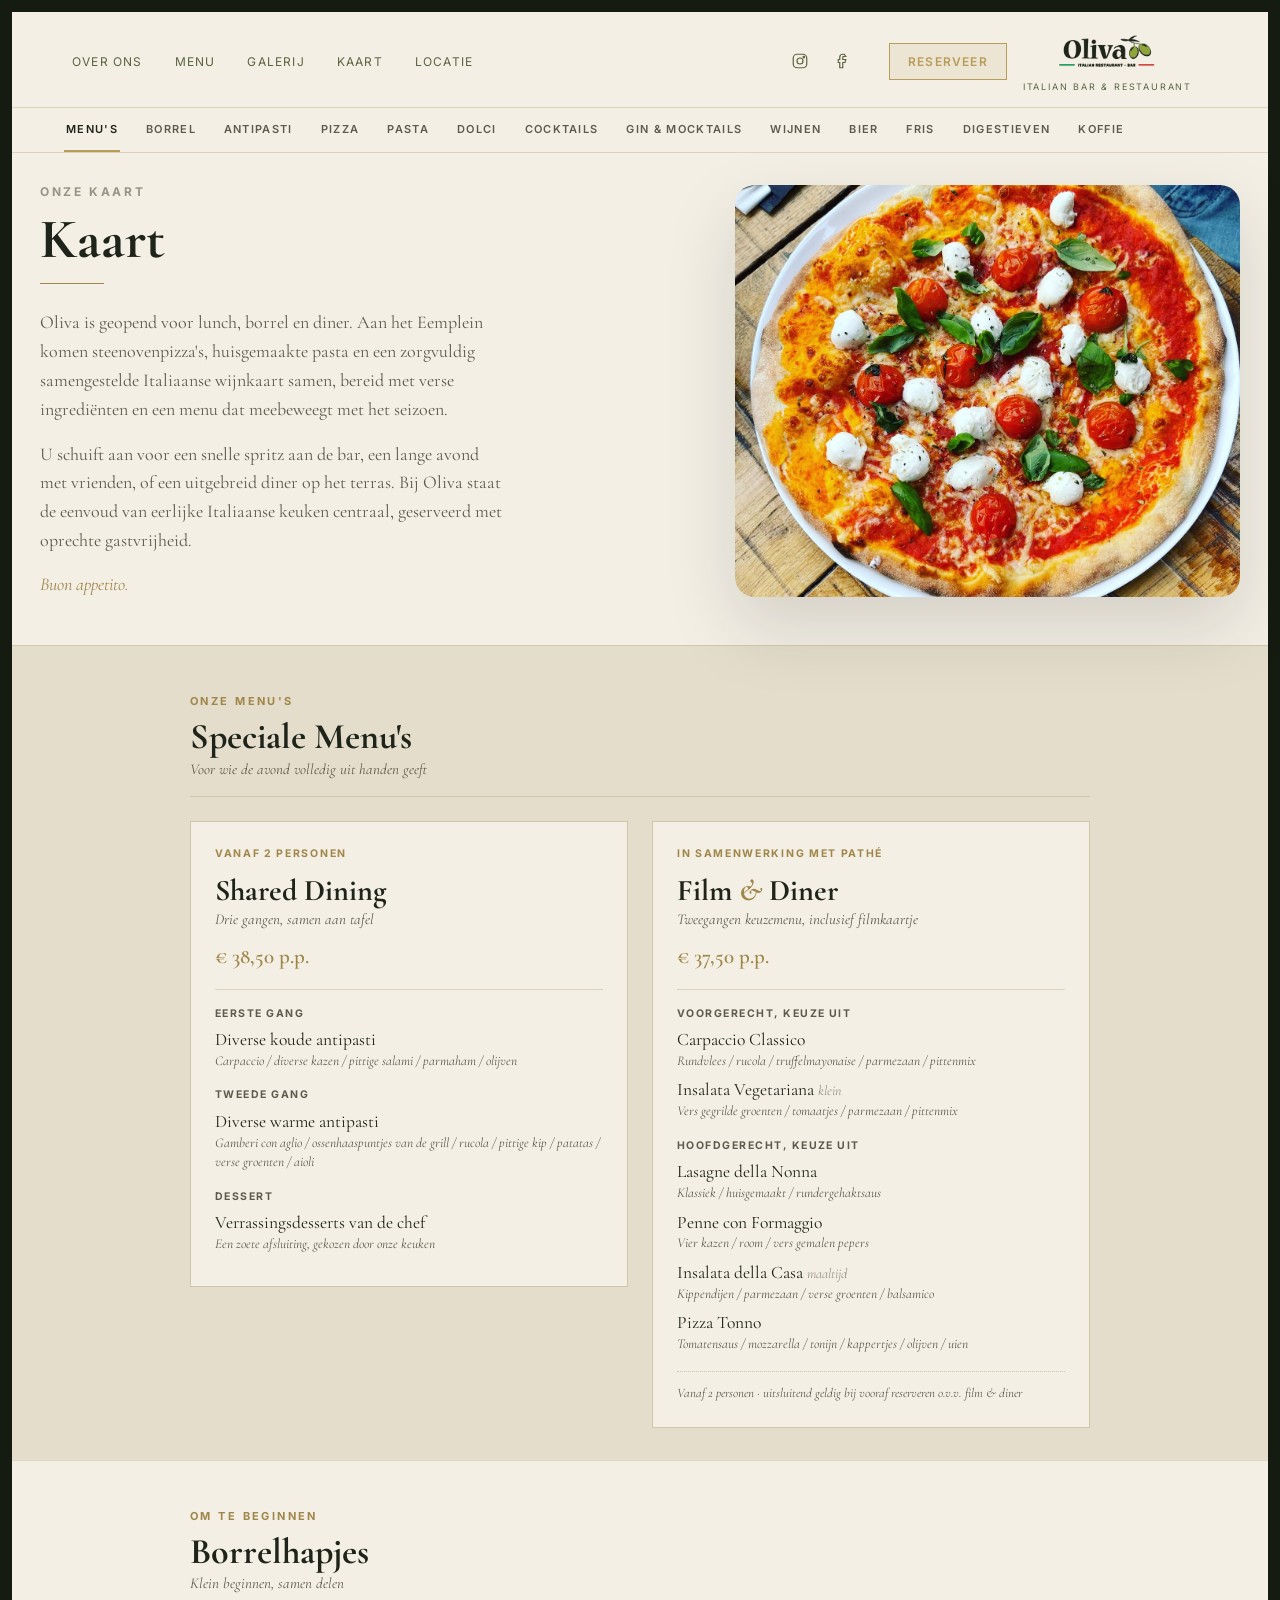
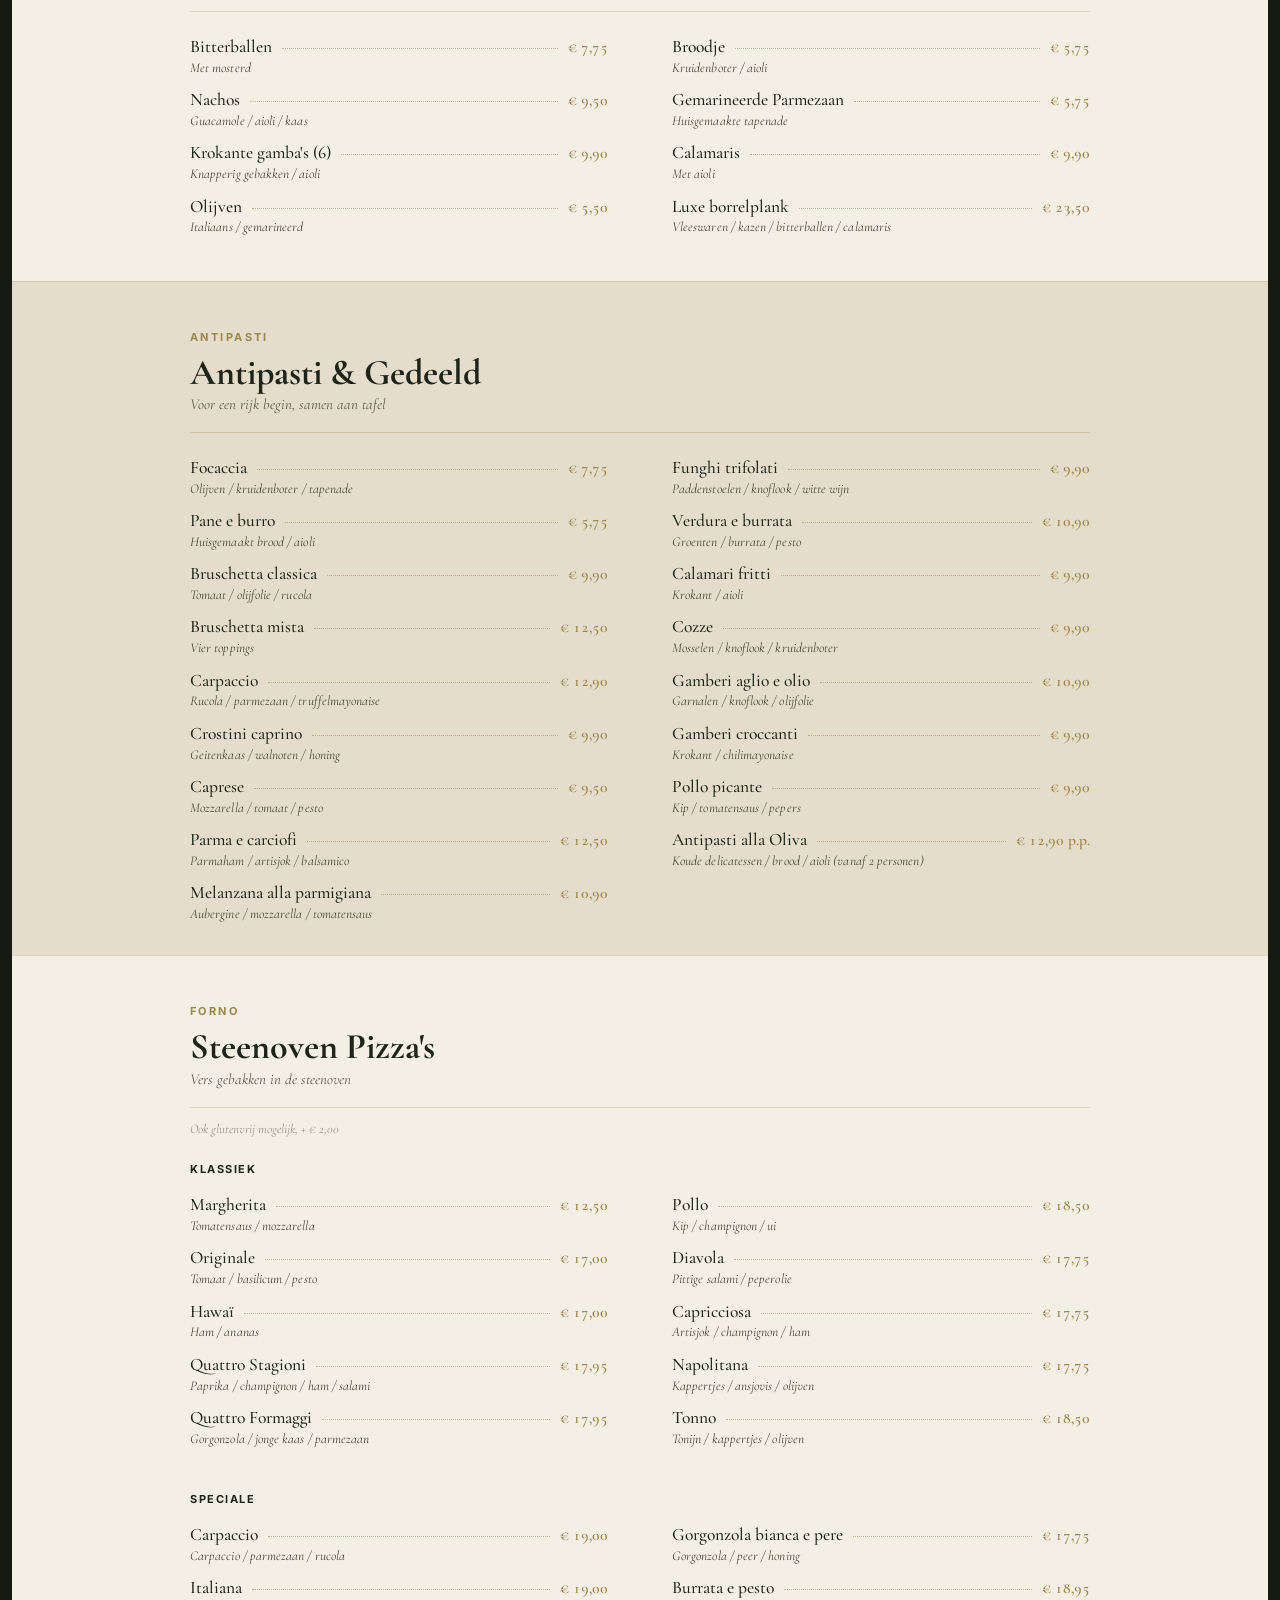
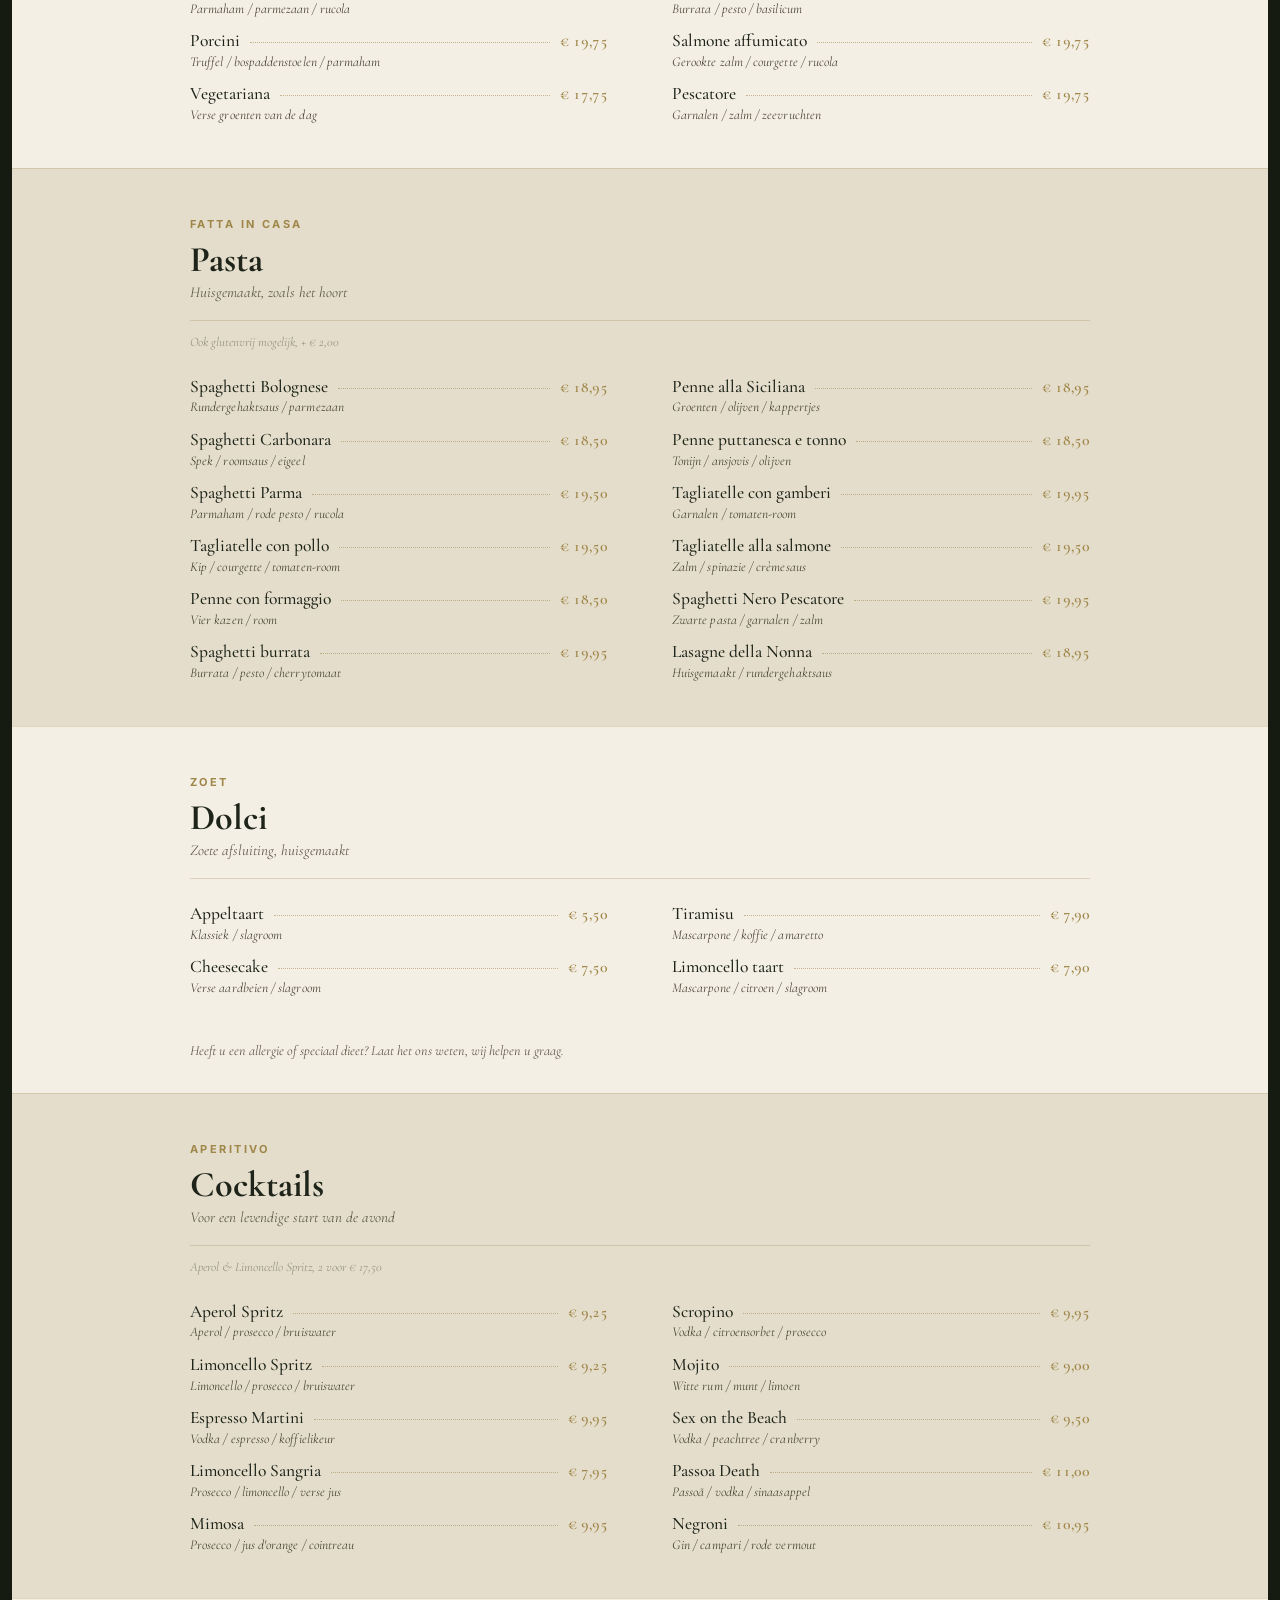
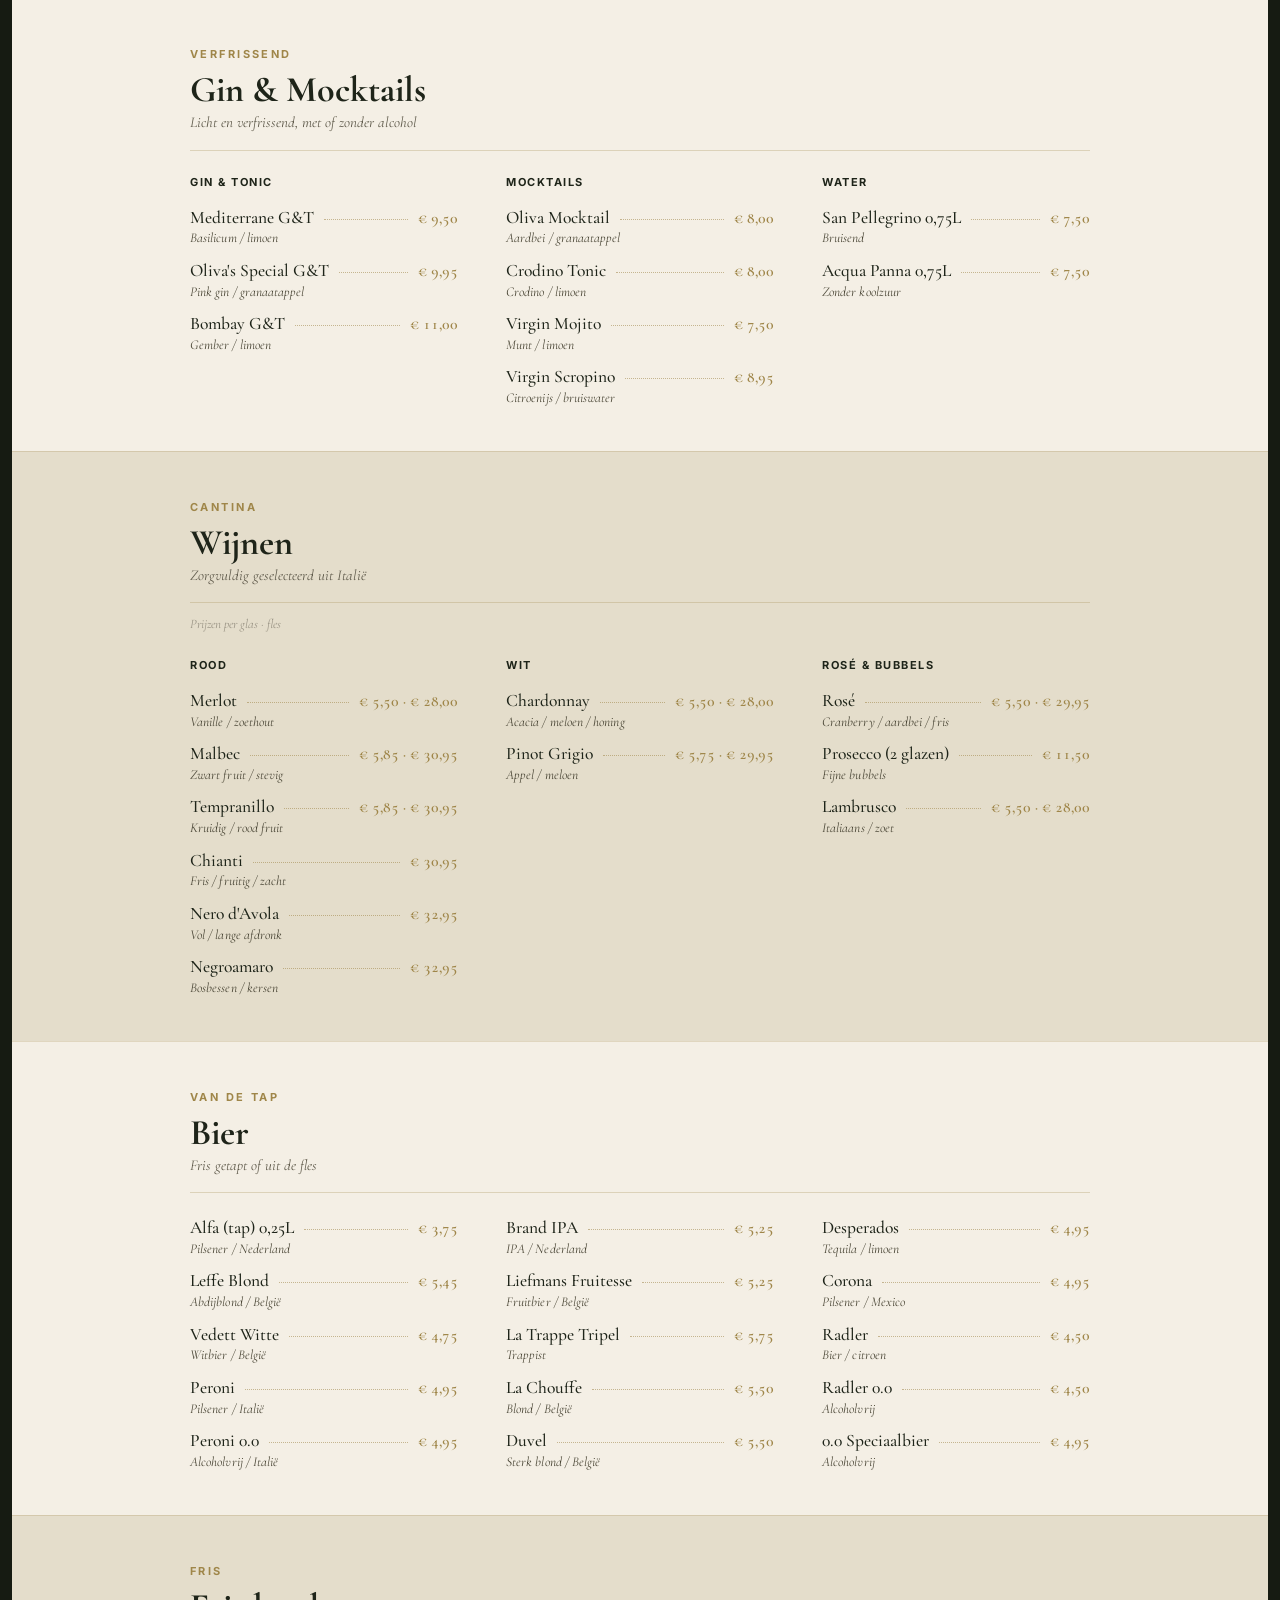
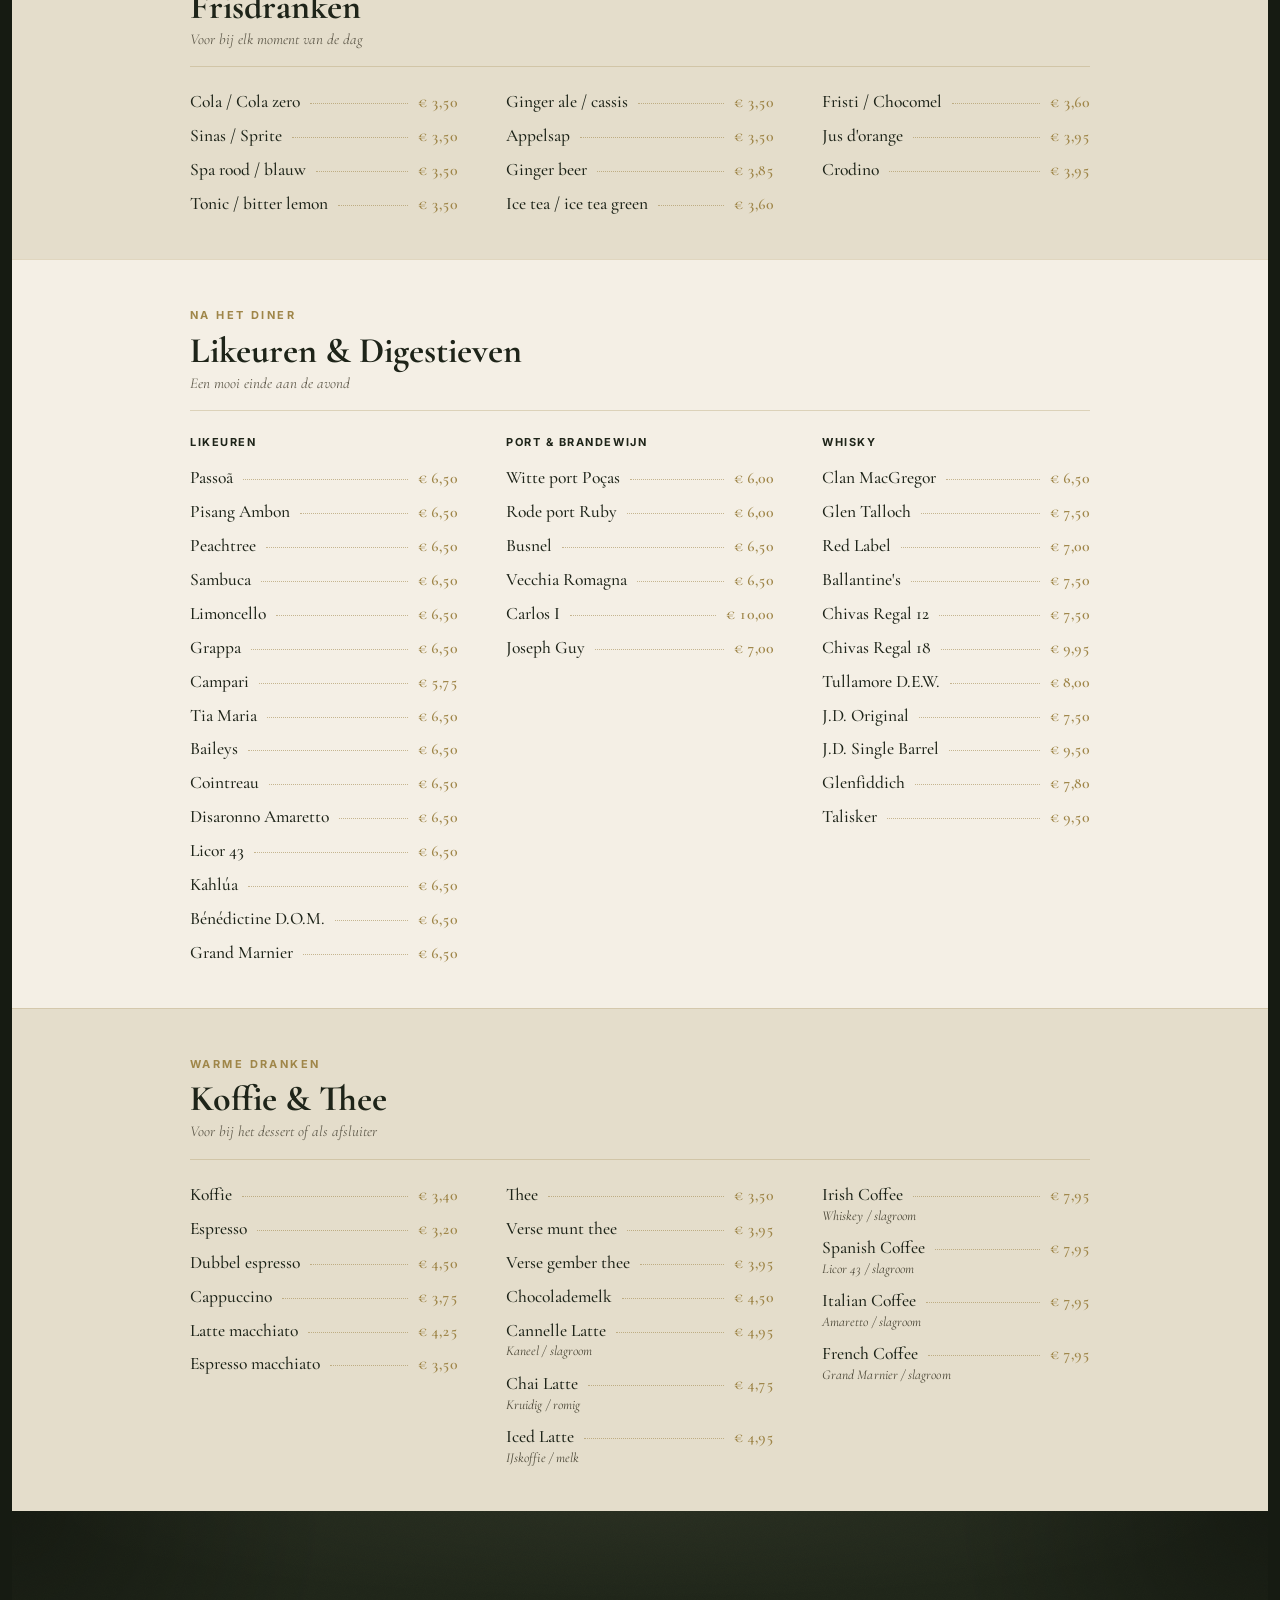
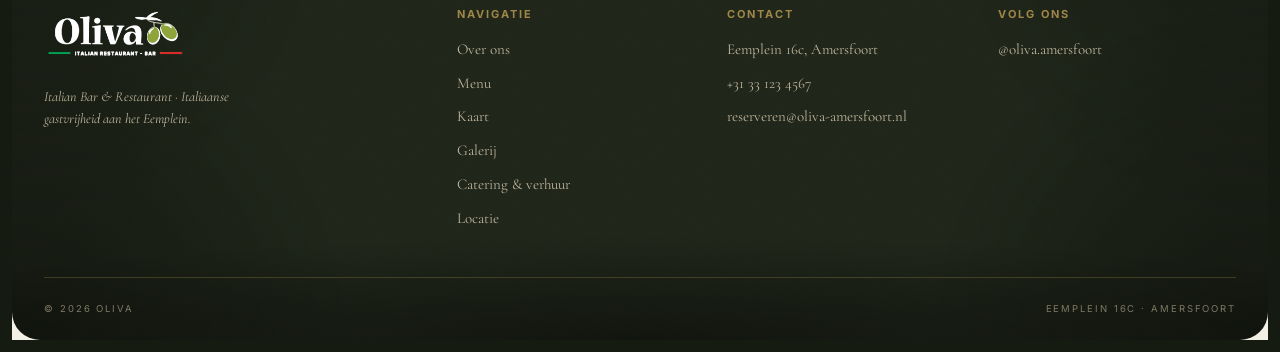
==== commit cef46c51: "Voeg Film & Diner (Pathé) sectie en Shared Dining menu toe Nieuwe sectie op de homepage onder de fot" ====
--- a/kaart.html
+++ b/kaart.html
@@ -7,8 +7,8 @@
 <meta name="description" content="De volledige kaart van Oliva: steenovenpizza's, huisgemaakte pasta, antipasti, cocktails en Italiaanse wijnen aan het Eemplein in Amersfoort.">
 <link rel="stylesheet" href="brand_assets/oliva/colors_and_type.css?v=1783181041">
 <link rel="stylesheet" href="brand_assets/oliva/textures.css?v=1783181041">
-<link rel="stylesheet" href="assets/css/site.css?v=1783181041">
-<link rel="stylesheet" href="assets/css/kaart.css?v=1783181041">
+<link rel="stylesheet" href="assets/css/site.css?v=1783351000">
+<link rel="stylesheet" href="assets/css/kaart.css?v=1783350000">
 </head>
 <body class="oliva oliva-page-cream kaart-page">
 
@@ -49,6 +49,7 @@
 
 <nav class="kaart-nav" id="kaartNav" aria-label="Kaart categorieën">
   <div class="kaart-nav__inner">
+    <a href="#menus">Menu's</a>
     <a href="#borrelhapjes">Borrel</a>
     <a href="#antipasti">Antipasti</a>
     <a href="#pizza">Pizza</a>
@@ -77,6 +78,65 @@
         <p class="kaart-intro__signoff">Buon appetito.</p>
       </div>
       <div class="kaart-intro__photo" style="background-image:url('brand_assets/oliva/photos/pizza.jpg')" role="img" aria-label="Steenovenpizza bij Oliva"></div>
+    </div>
+  </section>
+
+  <section class="kaart-section kaart-section--menus" id="menus">
+    <div class="kaart-section__inner">
+      <p class="kaart-section__eyebrow">Onze menu's</p>
+      <h2 class="kaart-section__title">Speciale Menu's</h2>
+      <p class="kaart-section__tagline">Voor wie de avond volledig uit handen geeft</p>
+      <div class="kaart-section__hairline"></div>
+      <div class="menu-cards">
+        <article class="menu-card">
+          <p class="menu-card__eyebrow">Vanaf 2 personen</p>
+          <h3 class="menu-card__title">Shared Dining</h3>
+          <p class="menu-card__sub">Drie gangen, samen aan tafel</p>
+          <p class="menu-card__price">€ 38,50 p.p.</p>
+          <div class="menu-card__hairline"></div>
+          <div class="menu-card__course">
+            <p class="menu-card__course-label">Eerste gang</p>
+            <p class="menu-card__item">Diverse koude antipasti</p>
+            <p class="menu-card__desc">Carpaccio / diverse kazen / pittige salami / parmaham / olijven</p>
+          </div>
+          <div class="menu-card__course">
+            <p class="menu-card__course-label">Tweede gang</p>
+            <p class="menu-card__item">Diverse warme antipasti</p>
+            <p class="menu-card__desc">Gamberi con aglio / ossenhaaspuntjes van de grill / rucola / pittige kip / patatas / verse groenten / aioli</p>
+          </div>
+          <div class="menu-card__course">
+            <p class="menu-card__course-label">Dessert</p>
+            <p class="menu-card__item">Verrassingsdesserts van de chef</p>
+            <p class="menu-card__desc">Een zoete afsluiting, gekozen door onze keuken</p>
+          </div>
+        </article>
+        <article class="menu-card menu-card--film">
+          <p class="menu-card__eyebrow">In samenwerking met Pathé</p>
+          <h3 class="menu-card__title">Film <em class="amp">&amp;</em> Diner</h3>
+          <p class="menu-card__sub">Tweegangen keuzemenu, inclusief filmkaartje</p>
+          <p class="menu-card__price">€ 37,50 p.p.</p>
+          <div class="menu-card__hairline"></div>
+          <div class="menu-card__course">
+            <p class="menu-card__course-label">Voorgerecht, keuze uit</p>
+            <p class="menu-card__item">Carpaccio Classico</p>
+            <p class="menu-card__desc">Rundvlees / rucola / truffelmayonaise / parmezaan / pittenmix</p>
+            <p class="menu-card__item">Insalata Vegetariana <span class="menu-card__size">klein</span></p>
+            <p class="menu-card__desc">Vers gegrilde groenten / tomaatjes / parmezaan / pittenmix</p>
+          </div>
+          <div class="menu-card__course">
+            <p class="menu-card__course-label">Hoofdgerecht, keuze uit</p>
+            <p class="menu-card__item">Lasagne della Nonna</p>
+            <p class="menu-card__desc">Klassiek / huisgemaakt / rundergehaktsaus</p>
+            <p class="menu-card__item">Penne con Formaggio</p>
+            <p class="menu-card__desc">Vier kazen / room / vers gemalen pepers</p>
+            <p class="menu-card__item">Insalata della Casa <span class="menu-card__size">maaltijd</span></p>
+            <p class="menu-card__desc">Kippendijen / parmezaan / verse groenten / balsamico</p>
+            <p class="menu-card__item">Pizza Tonno</p>
+            <p class="menu-card__desc">Tomatensaus / mozzarella / tonijn / kappertjes / olijven / uien</p>
+          </div>
+          <p class="menu-card__note">Vanaf 2 personen · uitsluitend geldig bij vooraf reserveren o.v.v. film &amp; diner</p>
+        </article>
+      </div>
     </div>
   </section>
 
--- a/assets/css/site.css
+++ b/assets/css/site.css
@@ -690,6 +690,105 @@
 }
 .reserve-band .reserve-contact__row { justify-content: center; }
 .reserve-band__cta { margin-top: var(--s-3); }
+
+/* ---------- Film & Diner — Pathé-samenwerking, full-bleed band ---------- */
+.film-band {
+  position: relative;
+  min-height: 580px;
+  display: flex;
+  align-items: center;
+  overflow: hidden;
+}
+.film-band__bg {
+  position: absolute;
+  inset: -6% 0;
+  background-size: cover;
+  background-position: center 38%;
+}
+.film-band__scrim {
+  position: absolute;
+  inset: 0;
+  background: linear-gradient(90deg, rgba(10,12,8,0.94) 0%, rgba(10,12,8,0.9) 40%, rgba(10,12,8,0.72) 62%, rgba(10,12,8,0.32) 100%);
+}
+.film-band__content {
+  position: relative;
+  z-index: 2;
+  min-width: 0;
+  max-width: 1200px;
+  width: 100%;
+  margin: 0 auto;
+  padding: var(--s-8) var(--s-5);
+}
+.film-band__content > * { max-width: 58ch; }
+.film-band .t-section,
+.film-band .section-title { text-shadow: 0 2px 16px rgba(0,0,0,0.55); }
+.film-band .section-body {
+  color: var(--ink-on-dark);
+  text-shadow: 0 1px 3px rgba(0,0,0,0.85), 0 6px 20px rgba(0,0,0,0.6);
+}
+.film-band .section-title { margin-bottom: var(--s-4); }
+
+/* ---------- Offer callout: price + facts, visible at a glance ---------- */
+.film-band__offer {
+  display: flex;
+  align-items: center;
+  flex-wrap: wrap;
+  gap: var(--s-4);
+  margin: var(--s-3) 0 var(--s-5);
+  padding-bottom: var(--s-4);
+  border-bottom: 1px solid rgba(184,156,90,0.4);
+}
+.film-band__price {
+  font-family: var(--font-display);
+  font-weight: 700;
+  font-size: clamp(32px, 4vw, 42px);
+  line-height: 1;
+  color: var(--gold-bright);
+  text-shadow: 0 2px 14px rgba(0,0,0,0.65);
+  white-space: nowrap;
+}
+.film-band__price span {
+  font-family: var(--font-italic);
+  font-style: italic;
+  font-weight: 400;
+  font-size: 15px;
+  color: var(--ink-on-dark);
+  margin-left: 3px;
+}
+.film-band__tags {
+  display: flex;
+  flex-direction: column;
+  gap: 4px;
+}
+.film-band__tag {
+  font-family: var(--font-label);
+  font-weight: 600;
+  font-size: 11px;
+  letter-spacing: 0.07em;
+  text-transform: uppercase;
+  color: var(--ink-on-dark);
+  text-shadow: 0 1px 4px rgba(0,0,0,0.6);
+}
+.film-band__note {
+  font-family: var(--font-italic);
+  font-style: italic;
+  font-size: 14px;
+  color: var(--ink-on-dark-soft);
+  text-shadow: 0 1px 4px rgba(0,0,0,0.6);
+  margin-top: var(--s-3);
+}
+.film-band__cta {
+  display: flex;
+  gap: var(--s-3);
+  flex-wrap: wrap;
+  margin-top: var(--s-5);
+}
+@media (max-width: 720px) {
+  .film-band { min-height: 0; }
+  .film-band__scrim { background: linear-gradient(180deg, rgba(13,16,10,0.84) 0%, rgba(13,16,10,0.66) 100%); }
+  .film-band__content { padding: var(--s-7) var(--s-4); }
+  .film-band__offer { flex-direction: column; align-items: flex-start; gap: var(--s-3); }
+}
 
 /* ---------- Quick links bar (Reserveren · Kaart · Contact) ---------- */
 .quick-links {
@@ -1046,6 +1145,9 @@
 
 /* ---------- Sections ---------- */
 .section { padding: var(--s-9) var(--s-5); position: relative; }
+/* Follows a full-bleed photo directly (no band in between) — the standard
+   top padding reads as a dead gap since there's no content to land the eye on. */
+.section--bleed-top { padding-top: var(--s-6); }
 .section__inner { max-width: 1200px; margin: 0 auto; }
 .section__inner--center { text-align: center; }
 .section__inner--split {
--- a/assets/css/kaart.css
+++ b/assets/css/kaart.css
@@ -223,6 +223,106 @@
 }
 .kaart-page .t-desc { color: #4A4636; font-size: 13.5px; margin-top: 1px; }
 
+/* ---------- Speciale menu's: shared dining & Film & Diner ---------- */
+/* Donker beige blok tussen de crème secties — zelfde diepe crème als de
+   even secties elders op de kaart, de menu's als losse "inlegvellen"
+   met dunne gouden rand. */
+.kaart-section.kaart-section--menus {
+  background: var(--cream-deep);
+}
+
+.menu-cards {
+  display: grid;
+  grid-template-columns: 1fr 1fr;
+  gap: var(--s-5);
+  align-items: start;
+}
+.menu-card {
+  border: 1px solid rgba(159,134,73,0.4);
+  background: var(--cream-warm);
+  padding: var(--s-5);
+}
+.menu-card__eyebrow {
+  font-family: var(--font-label);
+  font-weight: 700;
+  font-size: 10.5px;
+  letter-spacing: 0.16em;
+  text-transform: uppercase;
+  color: var(--gold-soft);
+  margin-bottom: var(--s-3);
+}
+.menu-card__title {
+  font-family: var(--font-display);
+  font-weight: 700;
+  font-size: clamp(24px, 3vw, 30px);
+  color: var(--ink-on-cream);
+  line-height: 1.1;
+}
+.menu-card__title .amp { color: var(--gold-soft); font-style: italic; }
+.menu-card__sub {
+  font-family: var(--font-italic);
+  font-style: italic;
+  font-size: 15px;
+  color: var(--ink-on-cream-soft);
+  margin-top: 2px;
+}
+.menu-card__price {
+  font-family: var(--font-display);
+  font-size: 21px;
+  font-weight: 600;
+  color: var(--gold-soft);
+  margin-top: var(--s-3);
+}
+.menu-card__hairline {
+  height: 1px;
+  background: rgba(159,134,73,0.28);
+  margin: var(--s-4) 0;
+}
+.menu-card__course { margin-bottom: var(--s-4); }
+.menu-card__course:last-of-type { margin-bottom: 0; }
+.menu-card__course-label {
+  font-family: var(--font-label);
+  font-weight: 700;
+  font-size: 10.5px;
+  letter-spacing: 0.14em;
+  text-transform: uppercase;
+  color: var(--ink-on-cream-soft);
+  margin-bottom: var(--s-2);
+}
+.menu-card__item {
+  font-family: var(--font-body);
+  font-size: 17.5px;
+  color: var(--ink-on-cream);
+  line-height: 1.25;
+}
+.menu-card__item + .menu-card__desc { margin-bottom: var(--s-2); }
+.menu-card__size {
+  font-family: var(--font-italic);
+  font-style: italic;
+  font-size: 14px;
+  color: var(--ink-on-cream-faint);
+}
+.menu-card__desc {
+  font-family: var(--font-italic);
+  font-style: italic;
+  font-size: 13.5px;
+  color: var(--ink-on-cream-soft);
+  margin-top: 1px;
+}
+.menu-card__note {
+  margin-top: var(--s-4);
+  padding-top: var(--s-3);
+  border-top: 1px dotted rgba(159,134,73,0.4);
+  font-family: var(--font-italic);
+  font-style: italic;
+  font-size: 13px;
+  color: var(--ink-on-cream-soft);
+}
+
+@media (max-width: 900px) {
+  .menu-cards { grid-template-columns: 1fr; }
+}
+
 .kaart-allergy-note {
   margin-top: var(--s-6);
   font-family: var(--font-italic);
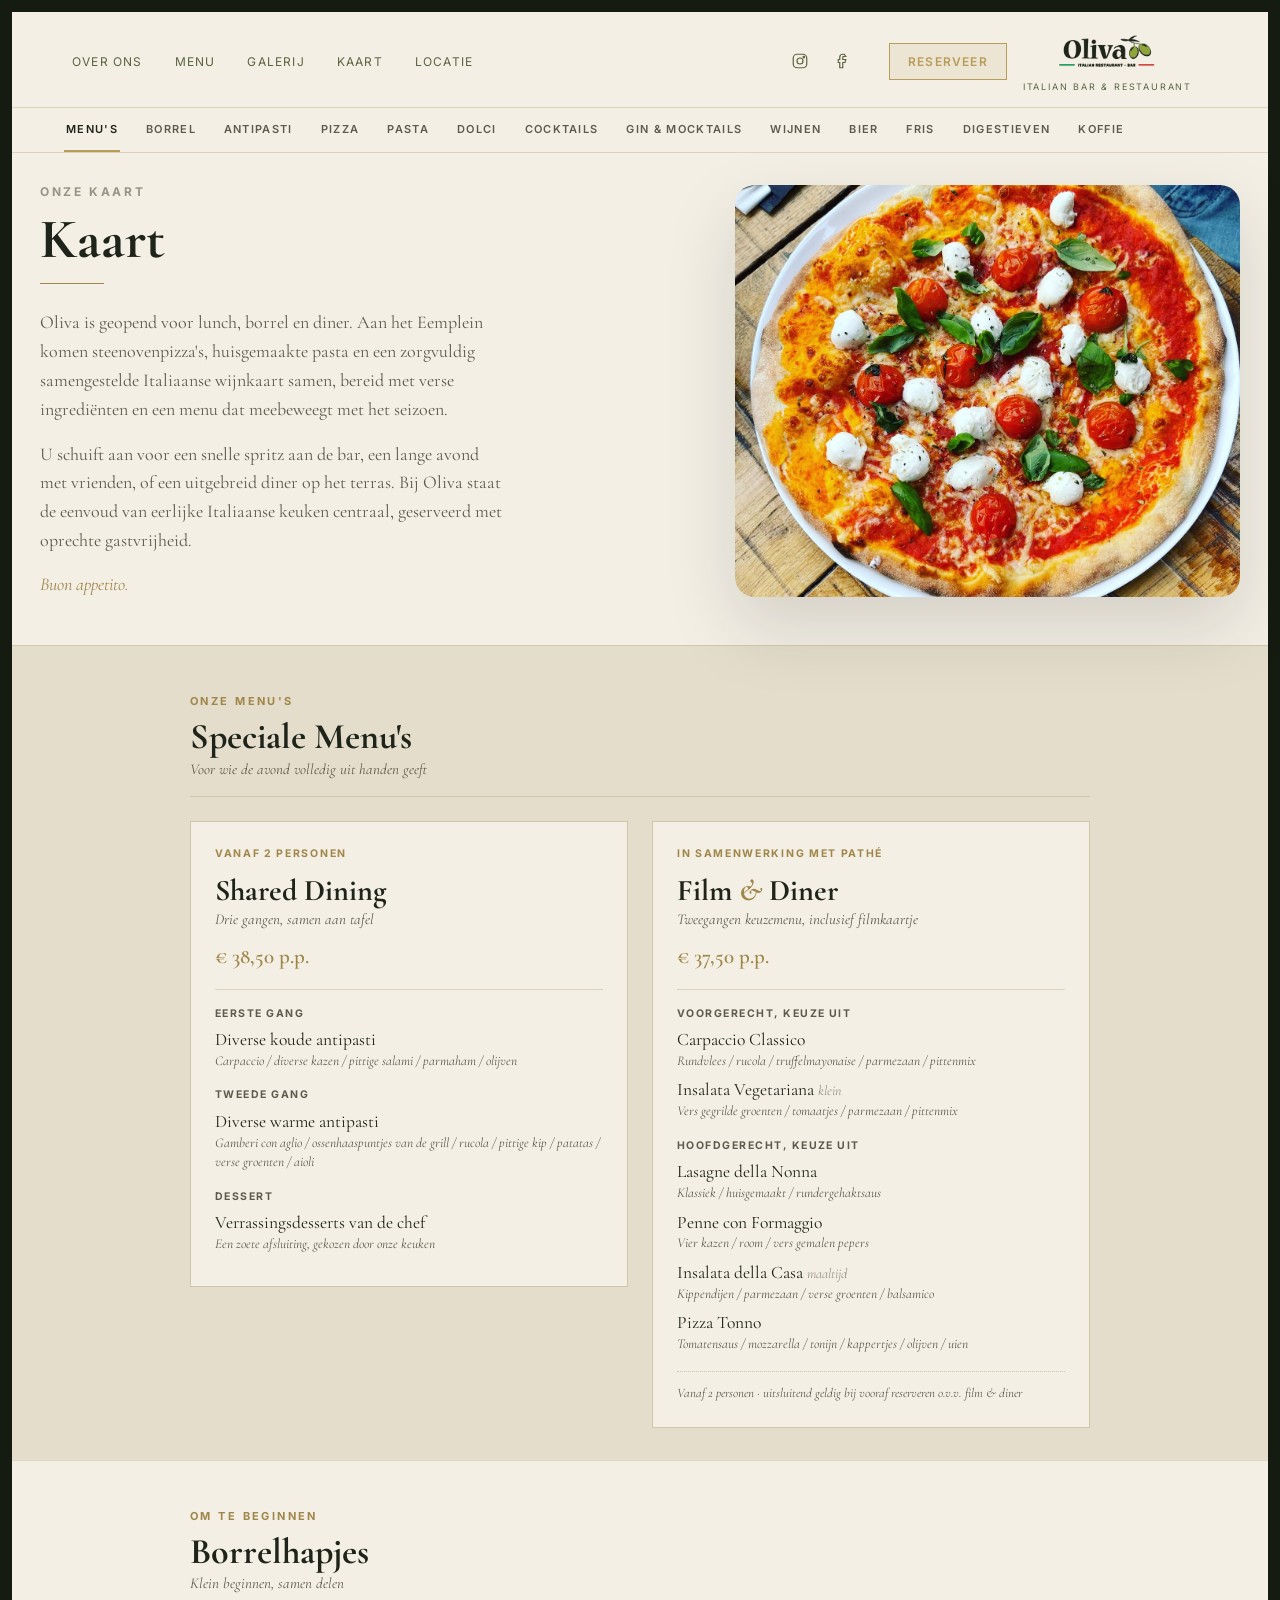
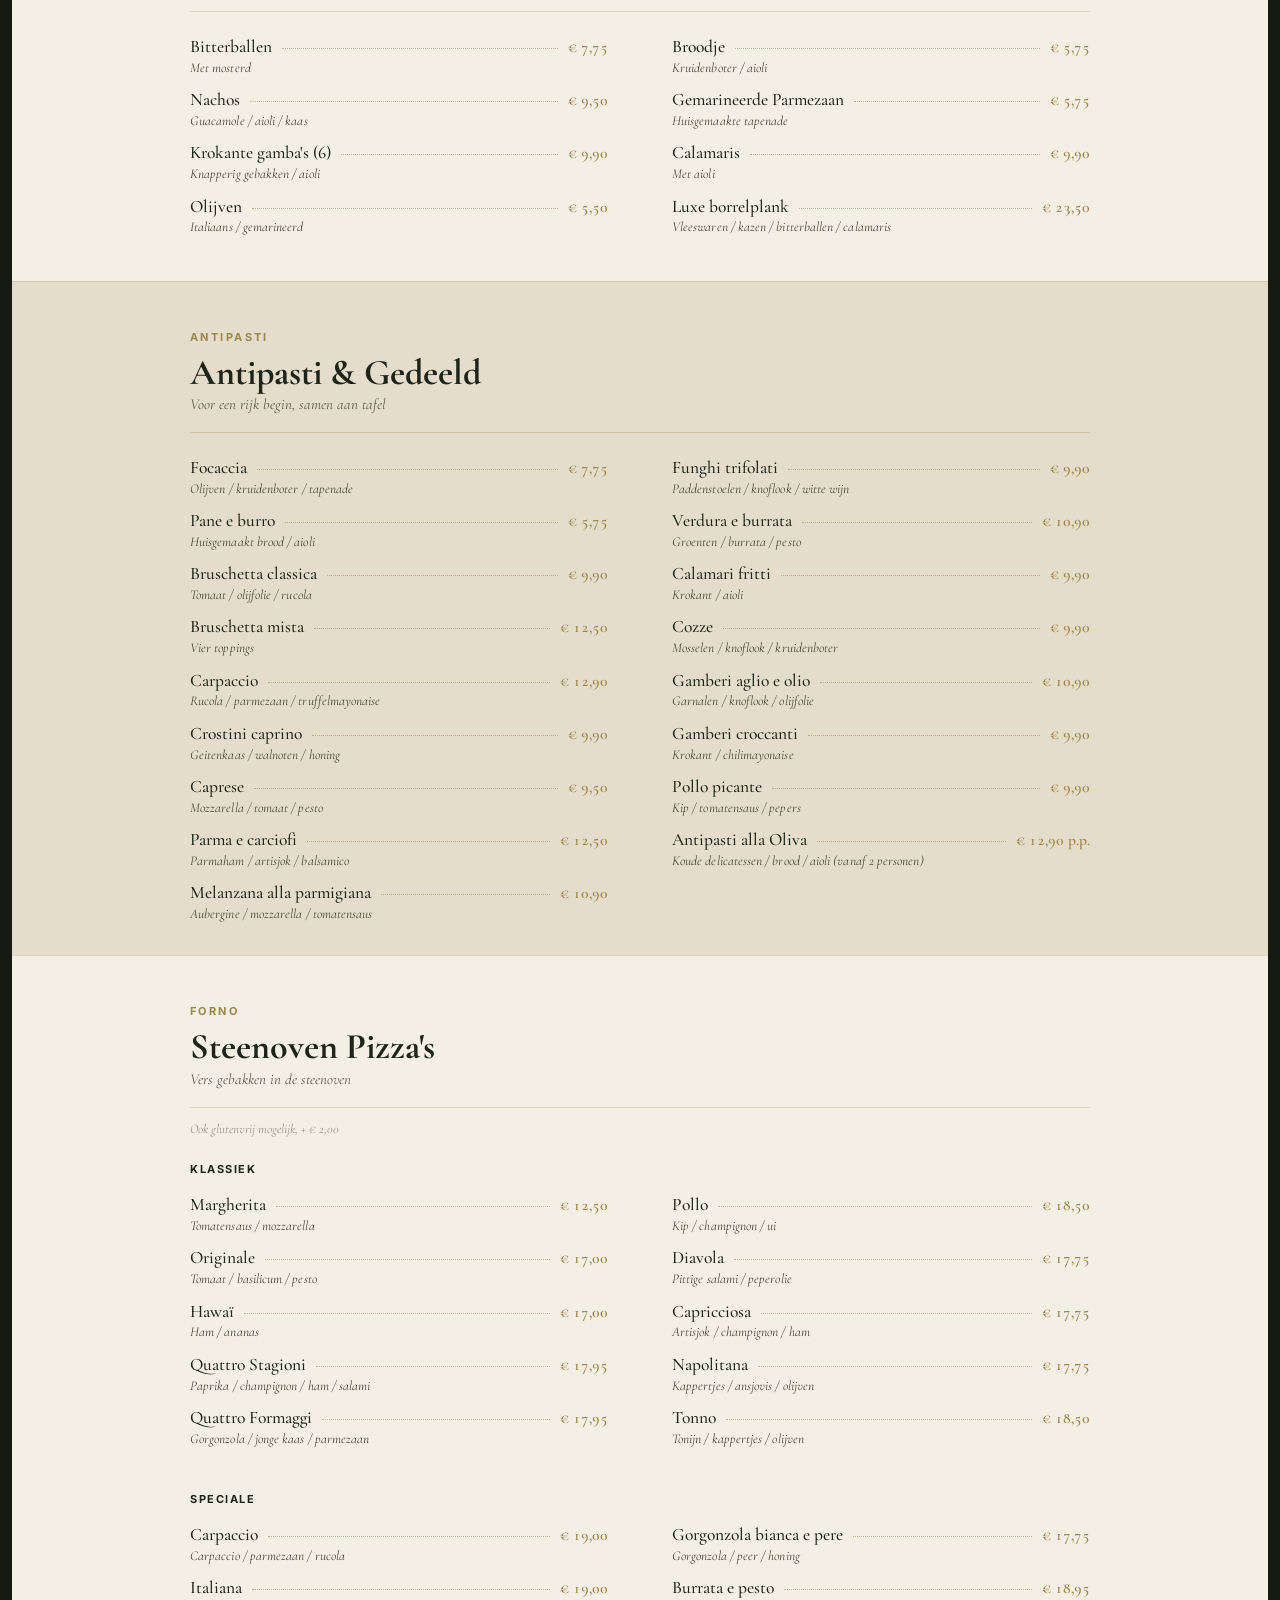
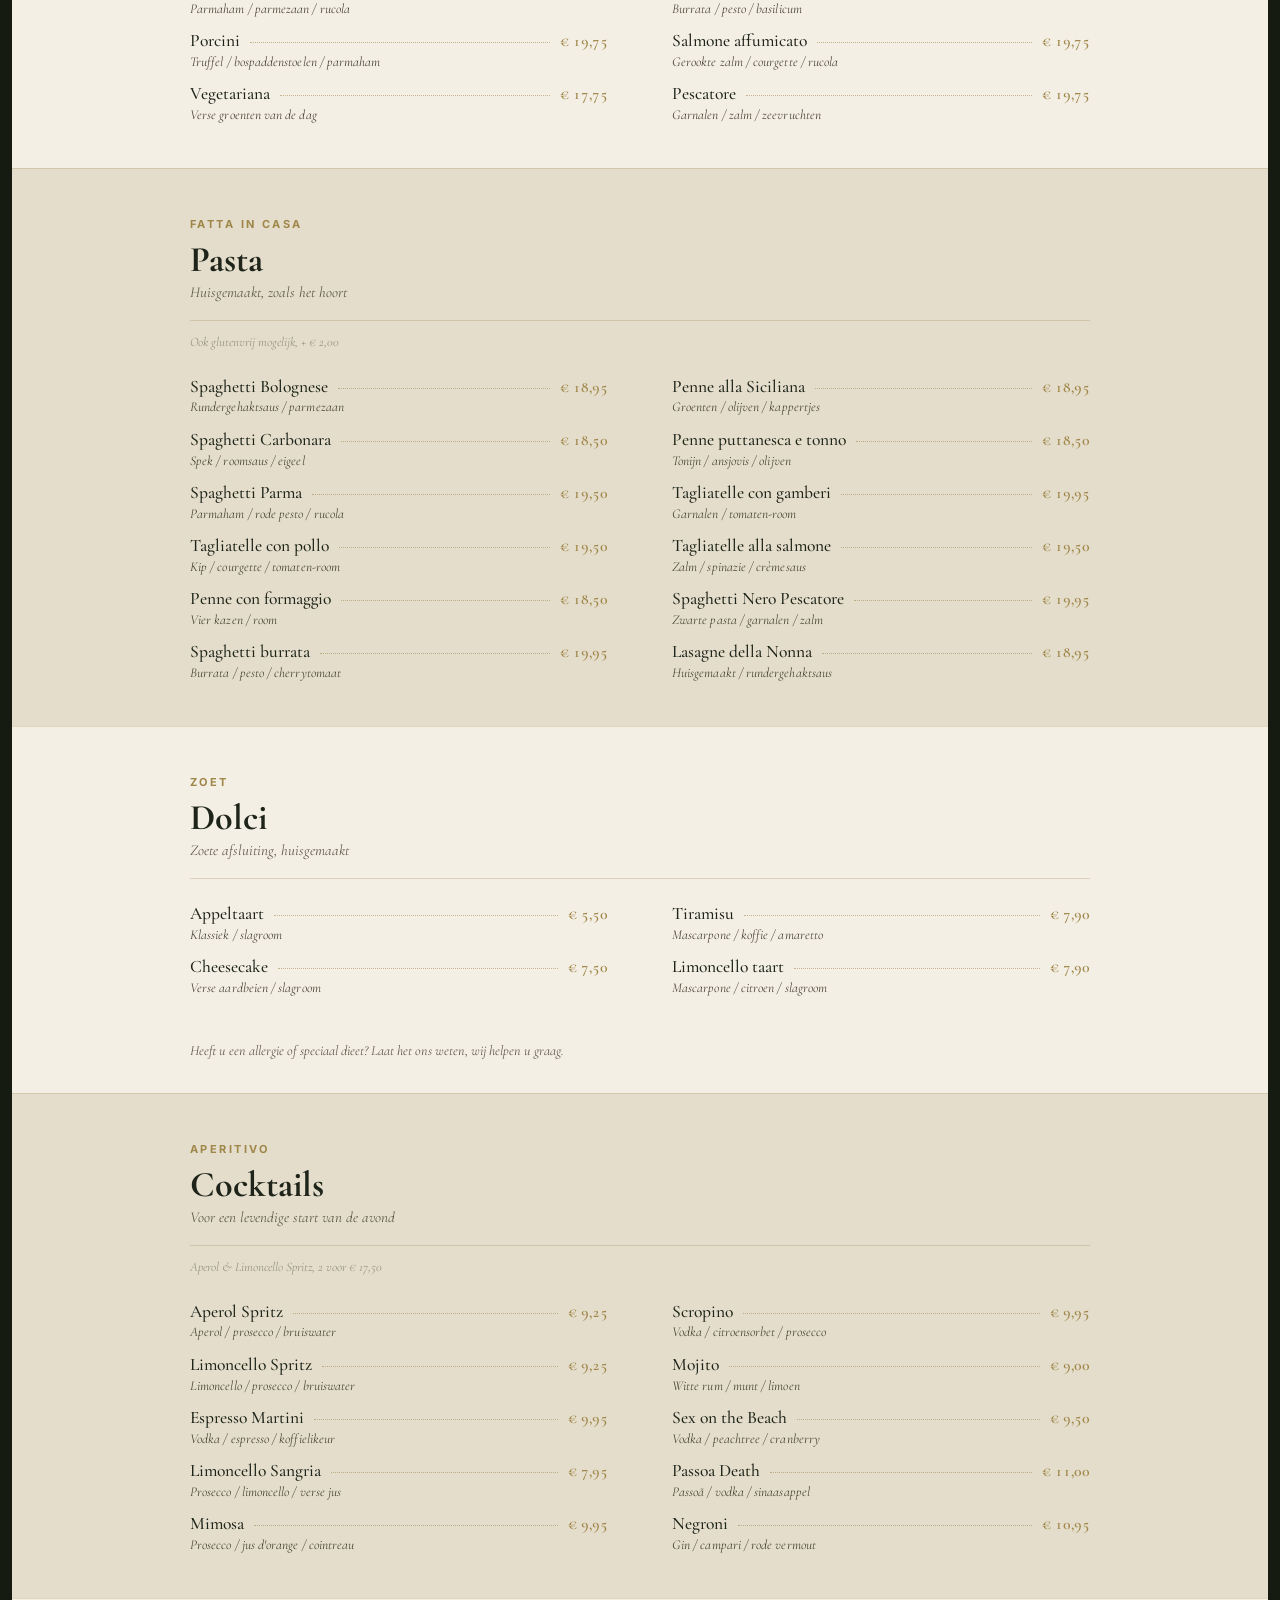
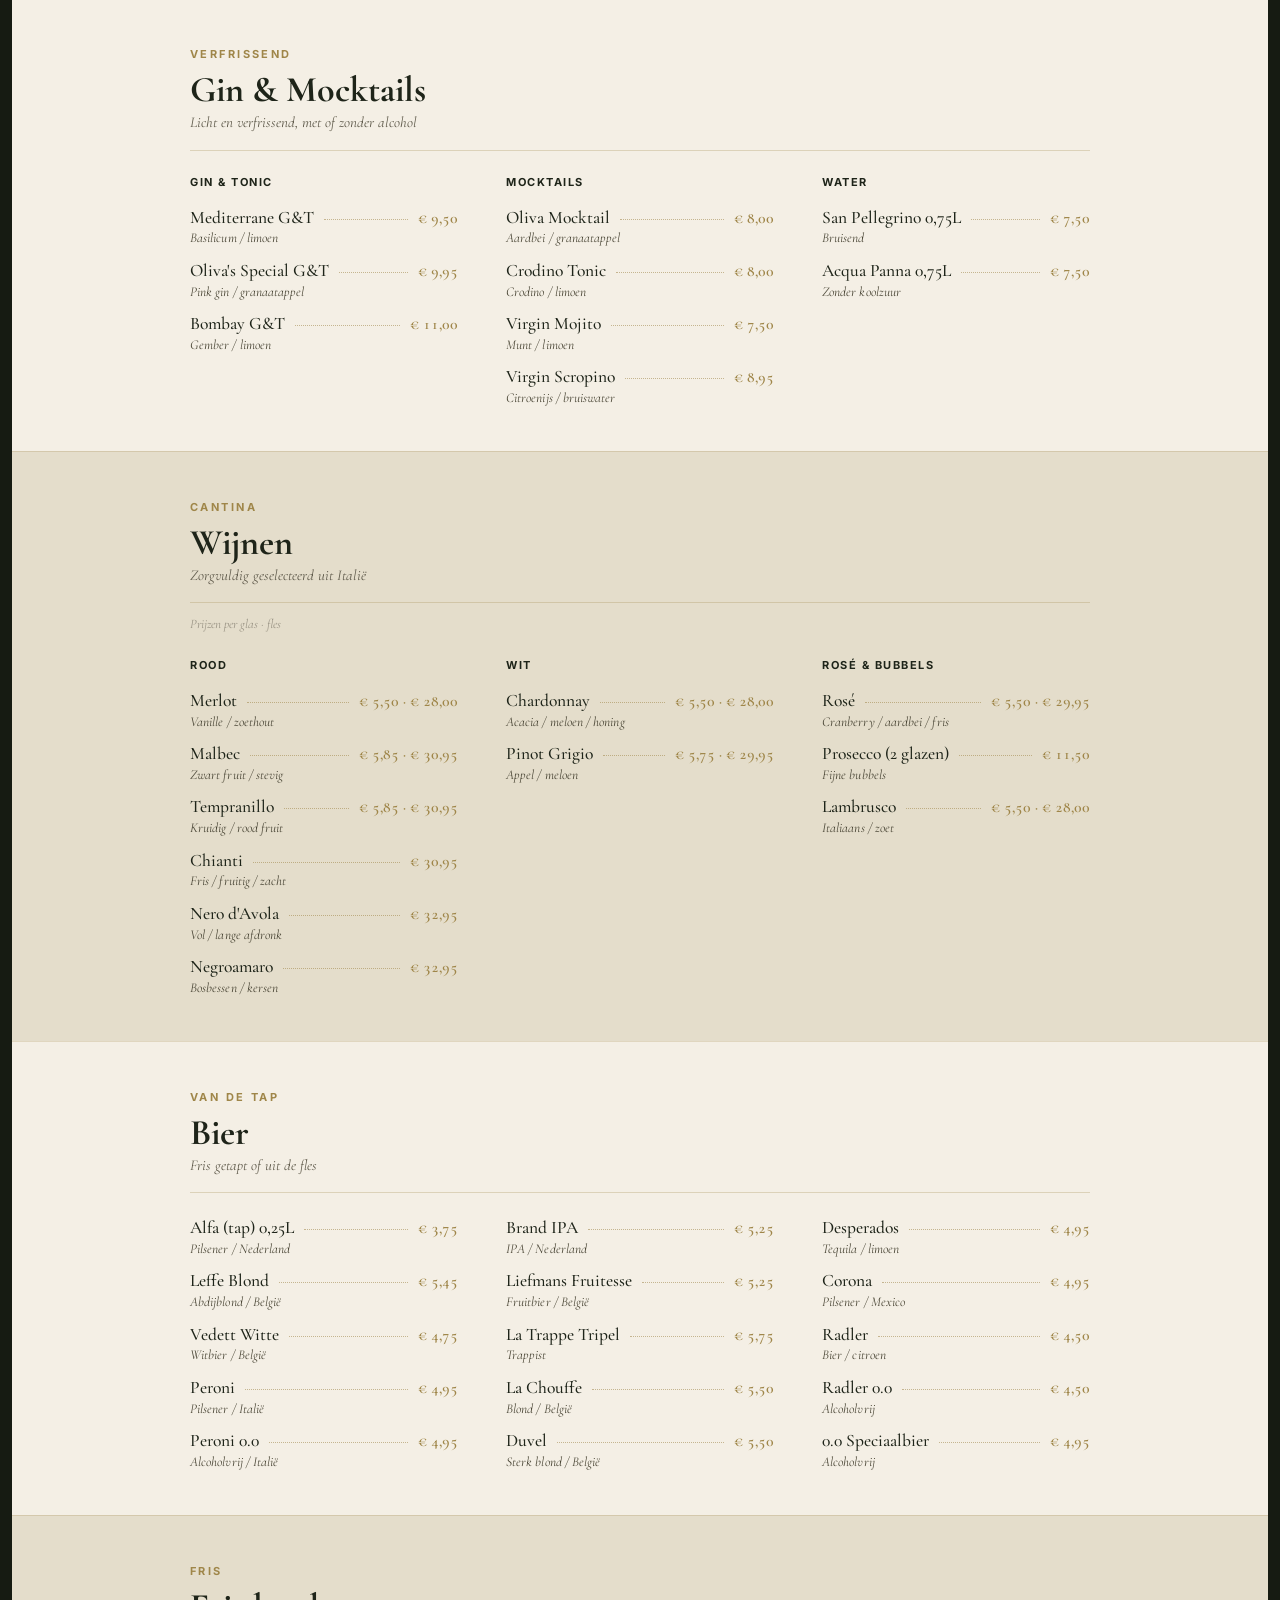
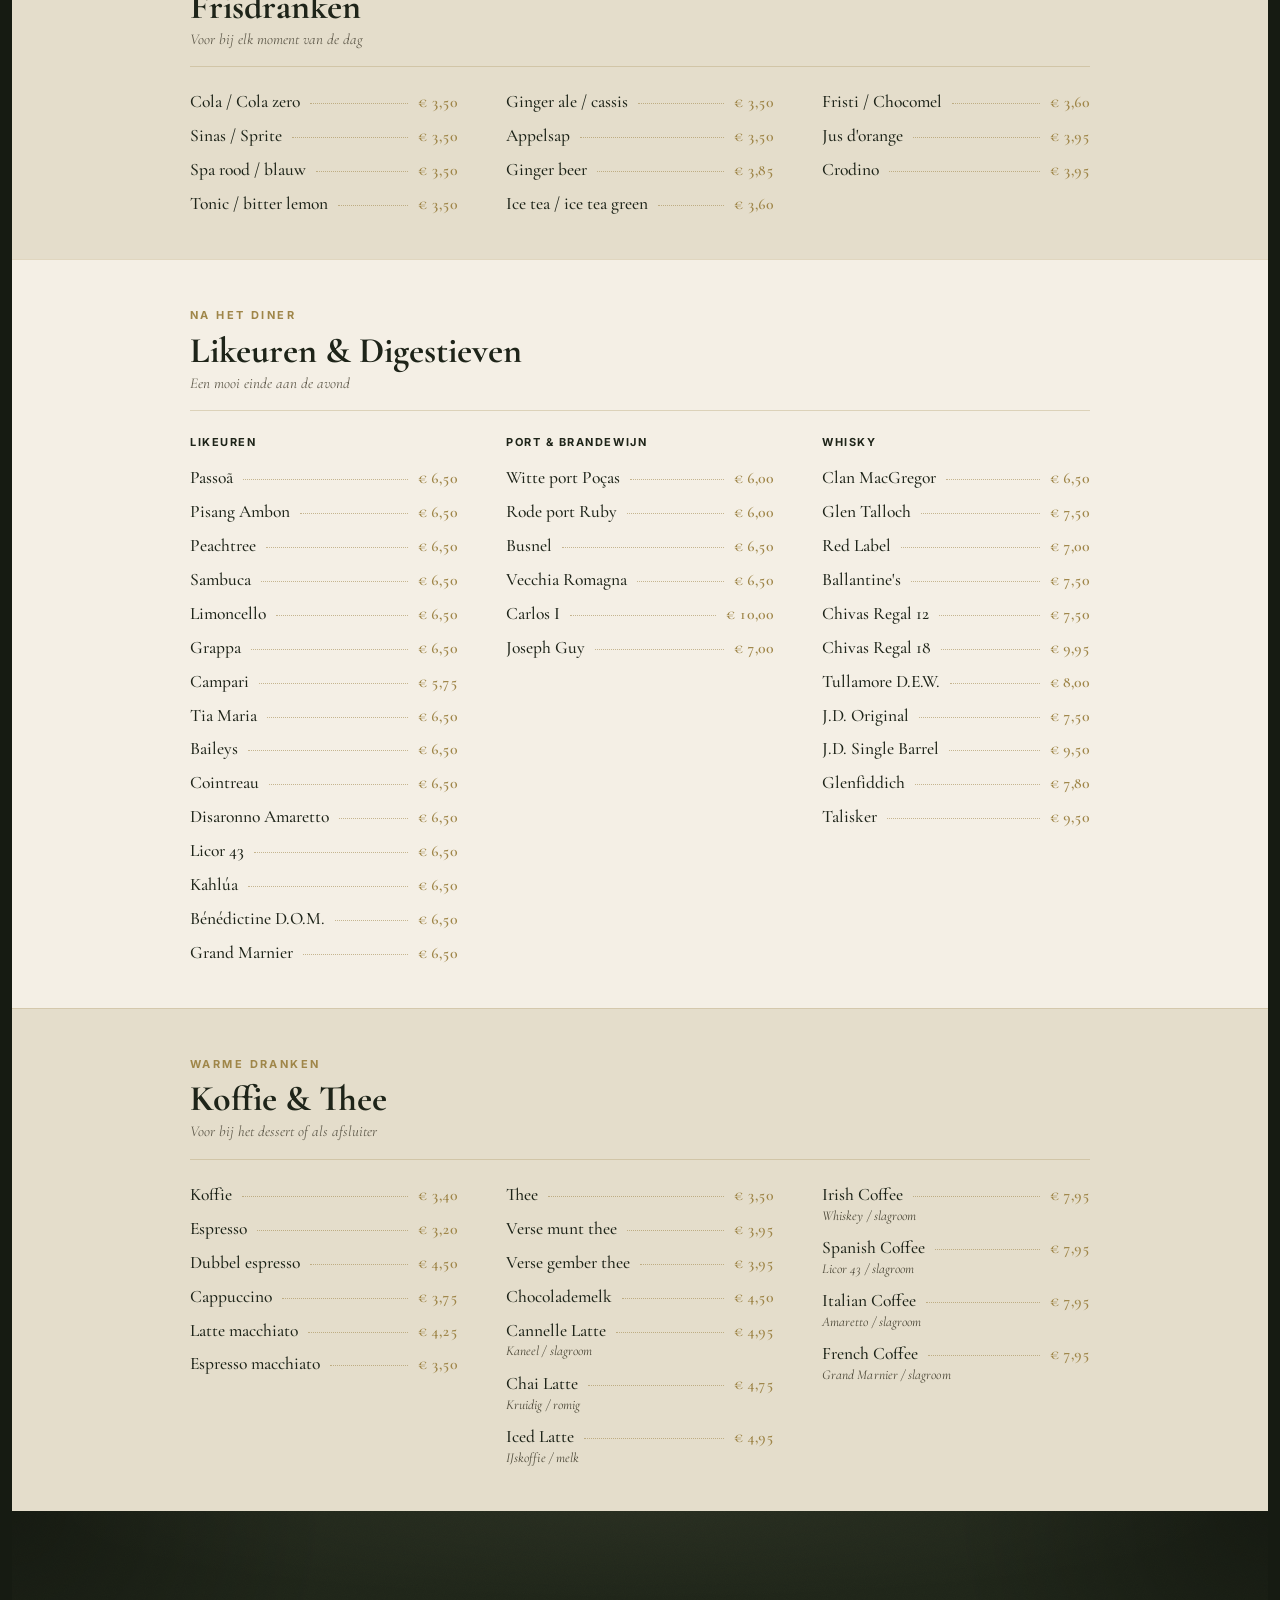
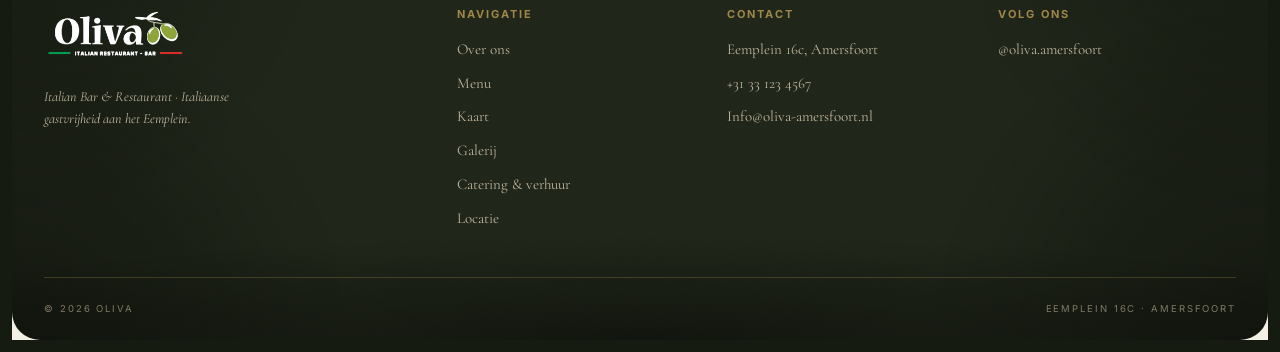
==== commit 58084b21: "Update contact e-mailadres naar Info@oliva-amersfoort.nl Co-Authored-By: Claude Fable 5 <noreply@ant" ====
--- a/kaart.html
+++ b/kaart.html
@@ -533,7 +533,7 @@
       <div class="footer__links">
         <a href="https://maps.google.com/?q=Eemplein+16c,+3812+EA+Amersfoort" target="_blank" rel="noopener">Eemplein 16c, Amersfoort</a>
         <a href="tel:+31331234567">+31 33 123 4567</a>
-        <a href="mailto:reserveren@oliva-amersfoort.nl">reserveren@oliva-amersfoort.nl</a>
+        <a href="mailto:Info@oliva-amersfoort.nl">Info@oliva-amersfoort.nl</a>
       </div>
     </div>
     <div class="footer__col">
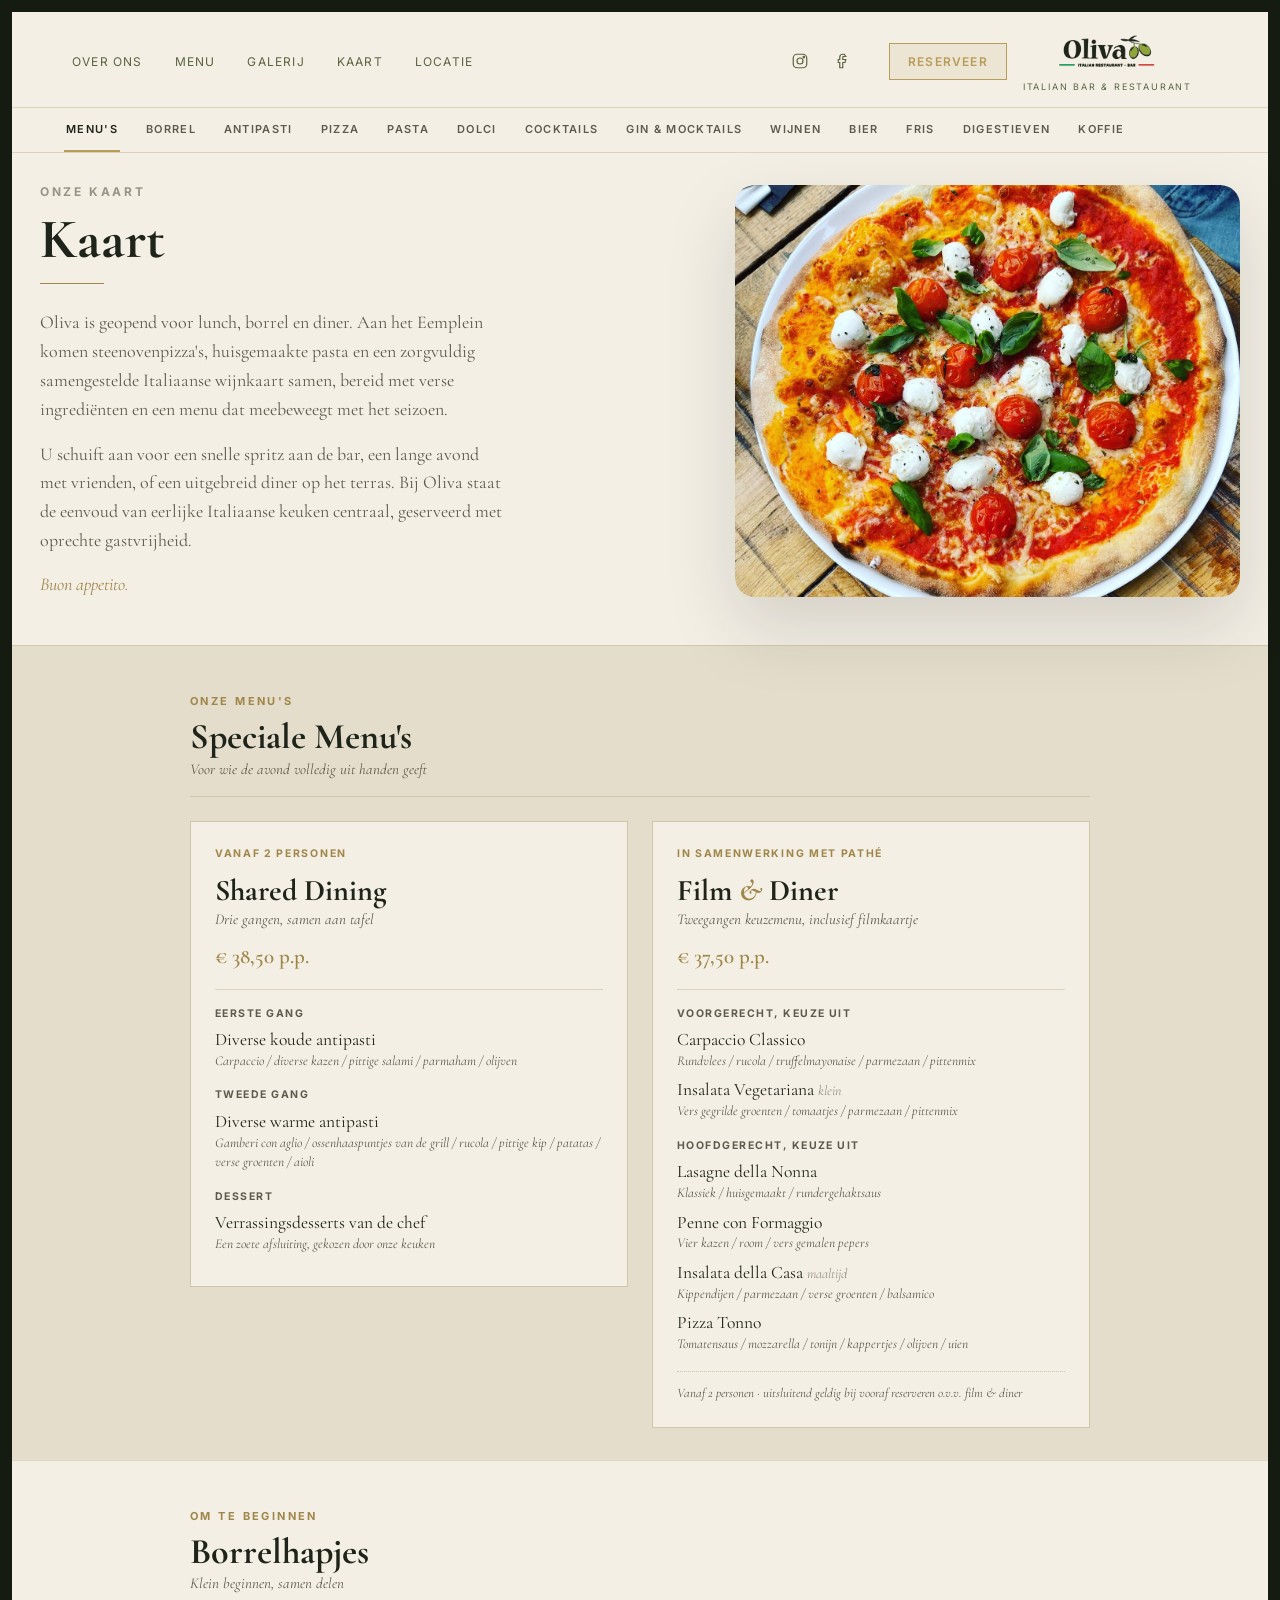
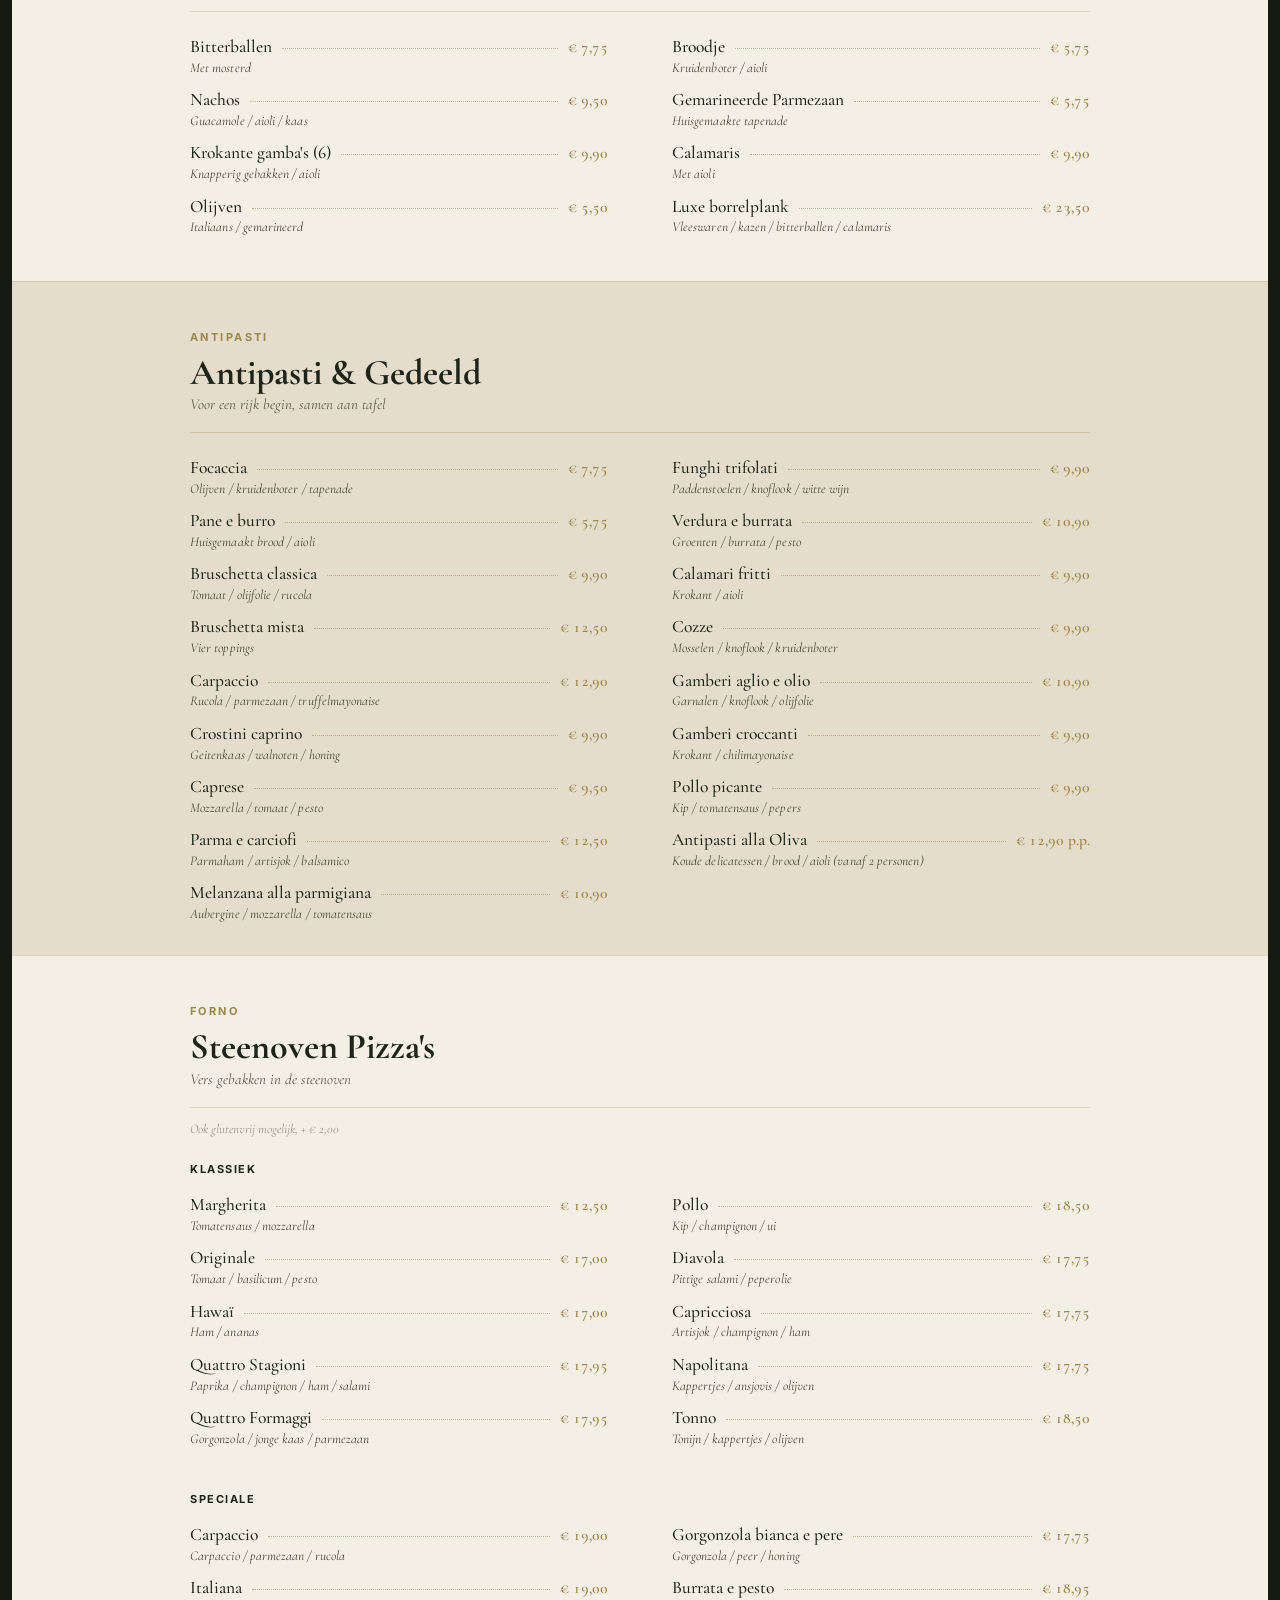
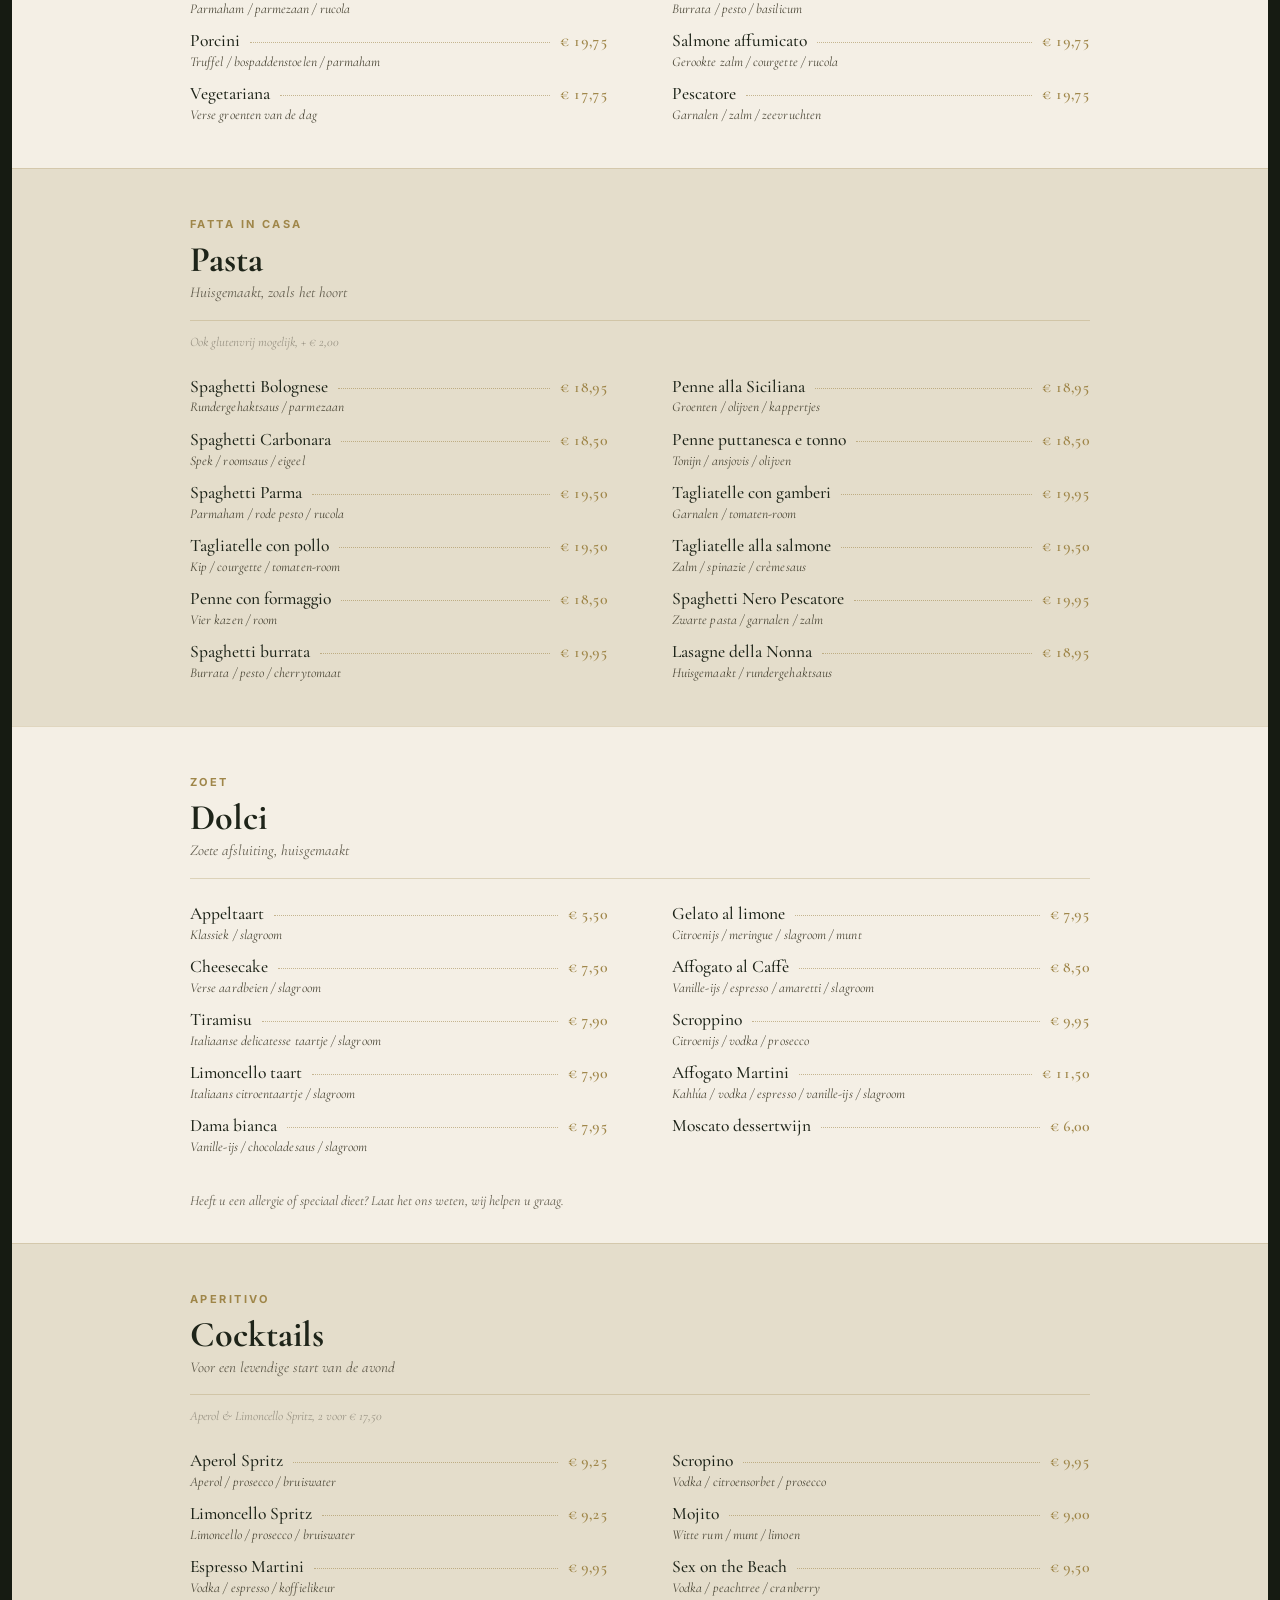
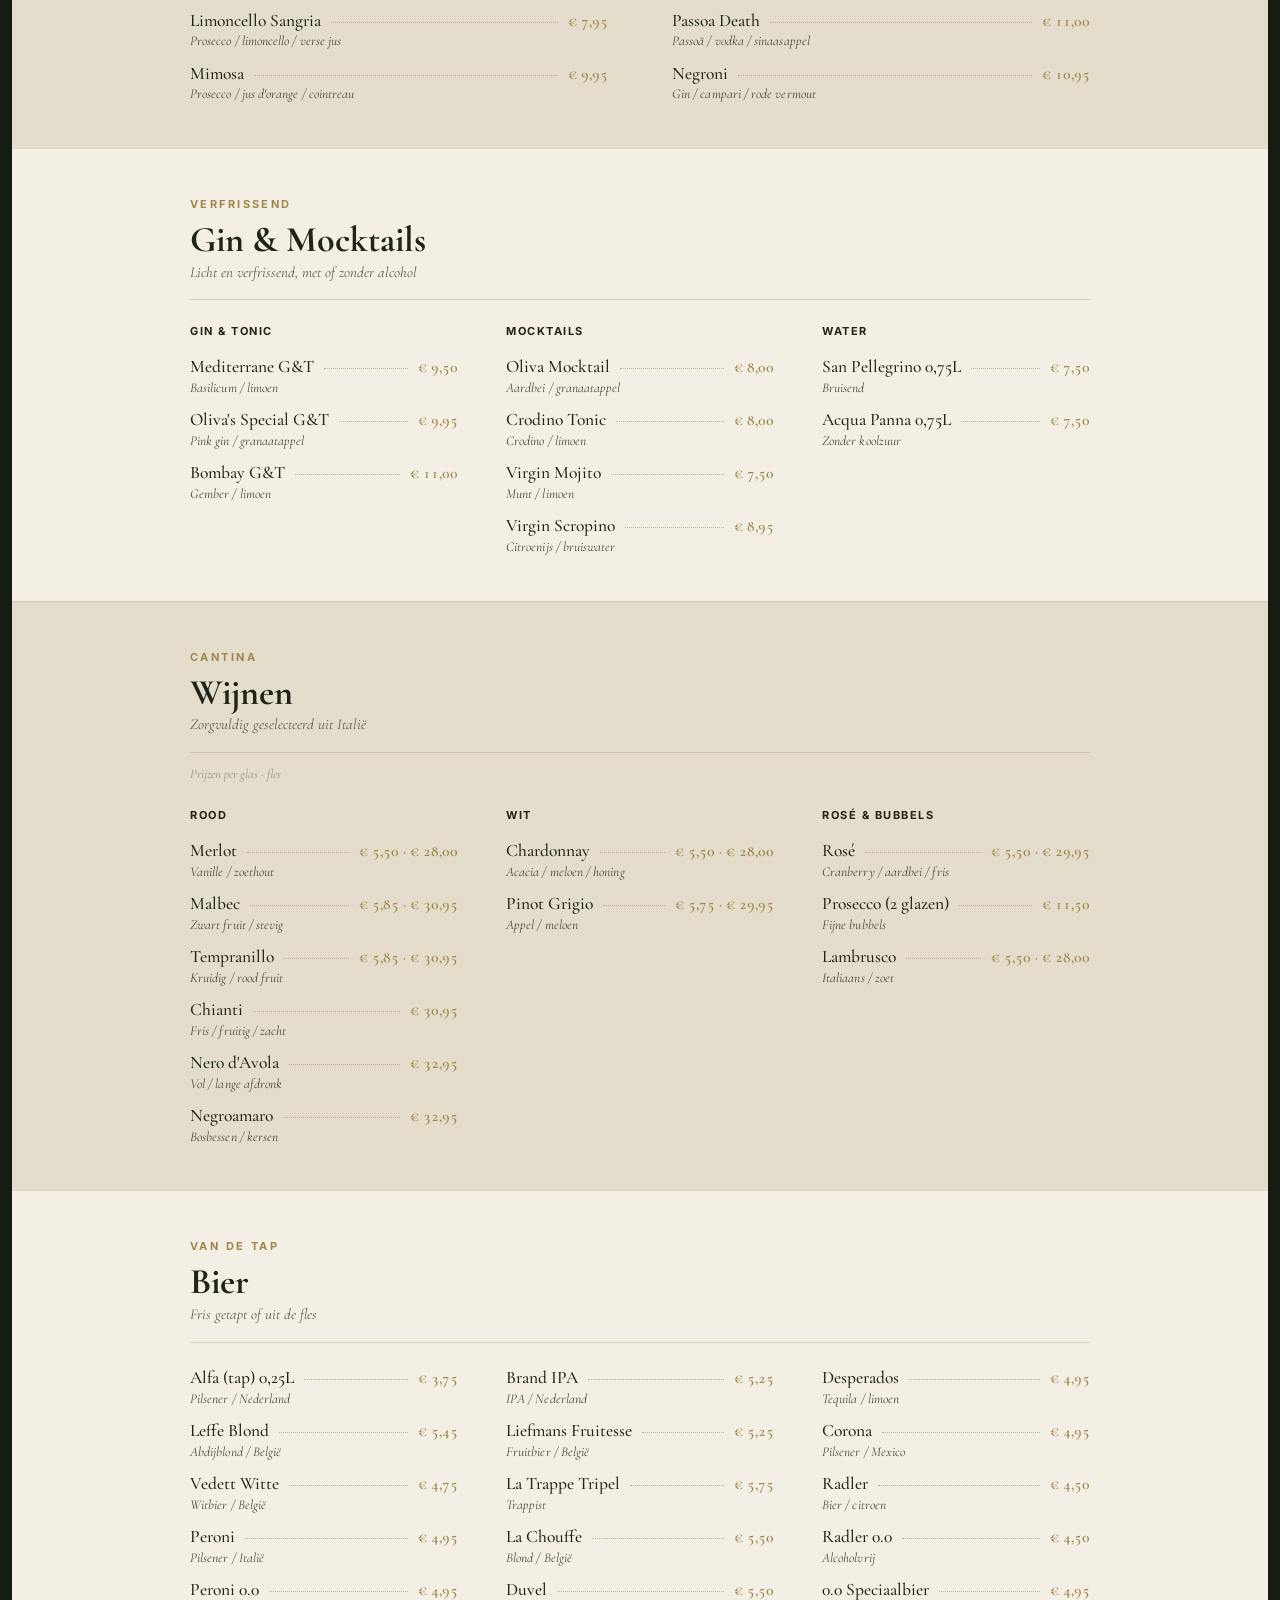
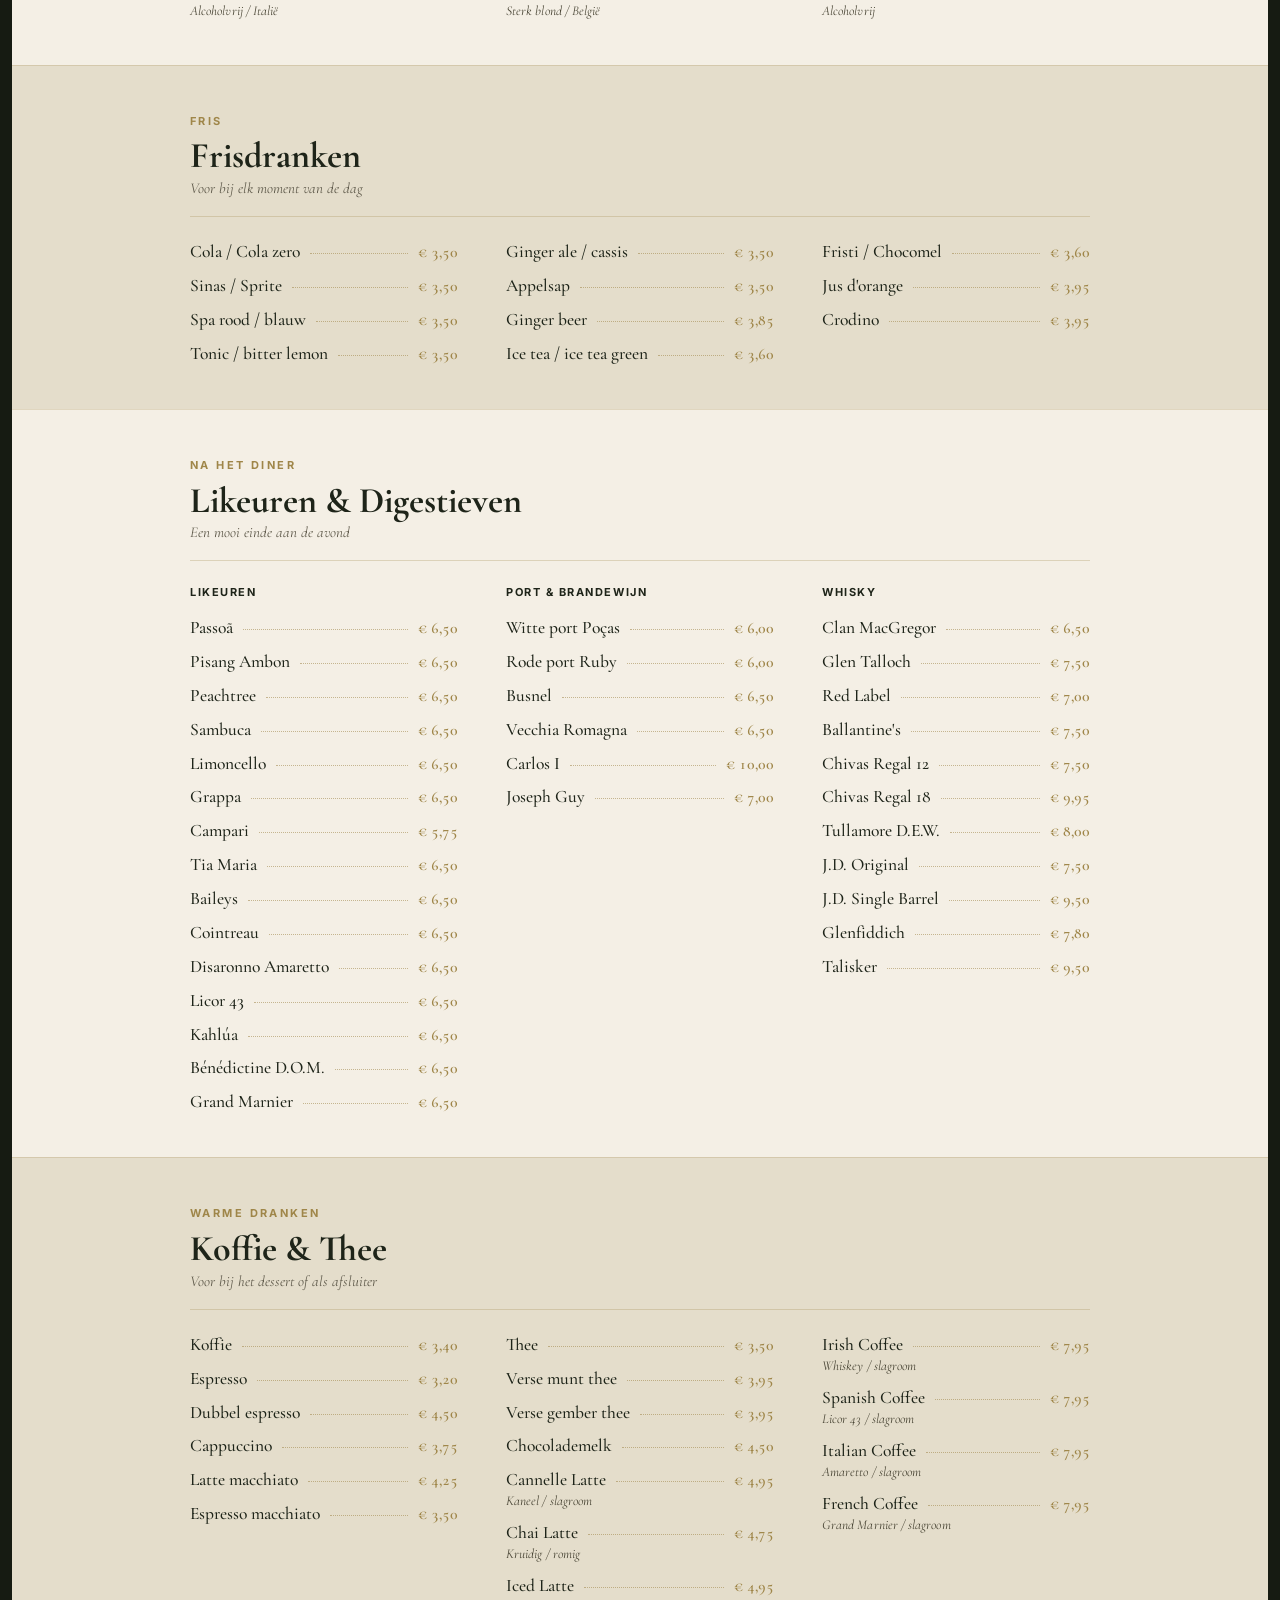
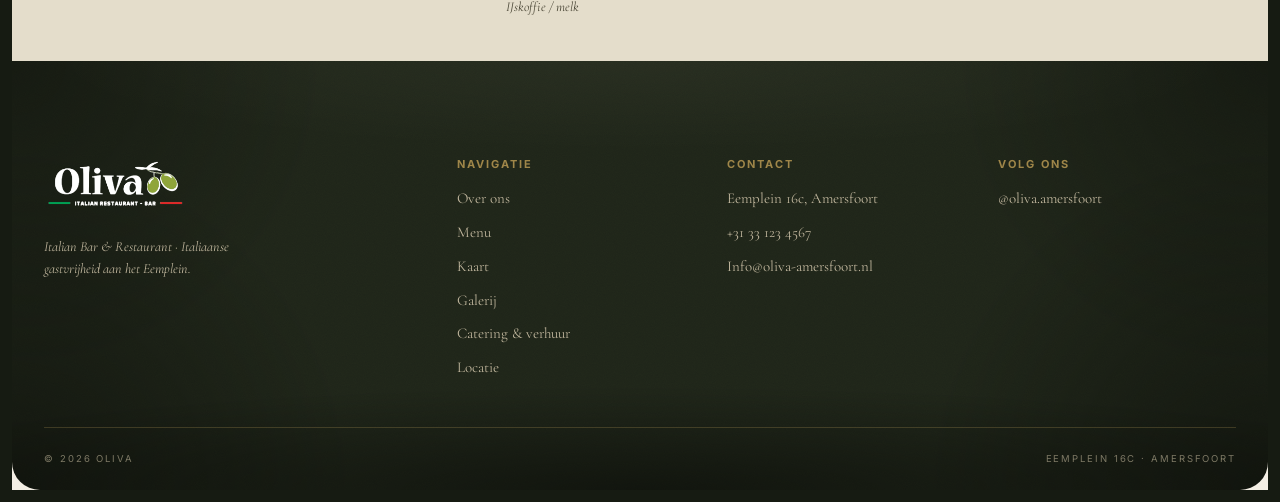
==== commit 90895823: "Update homepage-menupreview naar Pizza Originale en vul Dolci aan Homepage toont nu Pizza Originale " ====
--- a/kaart.html
+++ b/kaart.html
@@ -254,8 +254,14 @@
       <div class="kaart-list">
         <div class="drink-row"><div class="drink-row__main"><span class="t-item">Appeltaart</span><span class="t-price">€ 5,50</span></div><p class="t-desc">Klassiek / slagroom</p></div>
         <div class="drink-row"><div class="drink-row__main"><span class="t-item">Cheesecake</span><span class="t-price">€ 7,50</span></div><p class="t-desc">Verse aardbeien / slagroom</p></div>
-        <div class="drink-row"><div class="drink-row__main"><span class="t-item">Tiramisu</span><span class="t-price">€ 7,90</span></div><p class="t-desc">Mascarpone / koffie / amaretto</p></div>
-        <div class="drink-row"><div class="drink-row__main"><span class="t-item">Limoncello taart</span><span class="t-price">€ 7,90</span></div><p class="t-desc">Mascarpone / citroen / slagroom</p></div>
+        <div class="drink-row"><div class="drink-row__main"><span class="t-item">Tiramisu</span><span class="t-price">€ 7,90</span></div><p class="t-desc">Italiaanse delicatesse taartje / slagroom</p></div>
+        <div class="drink-row"><div class="drink-row__main"><span class="t-item">Limoncello taart</span><span class="t-price">€ 7,90</span></div><p class="t-desc">Italiaans citroentaartje / slagroom</p></div>
+        <div class="drink-row"><div class="drink-row__main"><span class="t-item">Dama bianca</span><span class="t-price">€ 7,95</span></div><p class="t-desc">Vanille-ijs / chocoladesaus / slagroom</p></div>
+        <div class="drink-row"><div class="drink-row__main"><span class="t-item">Gelato al limone</span><span class="t-price">€ 7,95</span></div><p class="t-desc">Citroenijs / meringue / slagroom / munt</p></div>
+        <div class="drink-row"><div class="drink-row__main"><span class="t-item">Affogato al Caffè</span><span class="t-price">€ 8,50</span></div><p class="t-desc">Vanille-ijs / espresso / amaretti / slagroom</p></div>
+        <div class="drink-row"><div class="drink-row__main"><span class="t-item">Scroppino</span><span class="t-price">€ 9,95</span></div><p class="t-desc">Citroenijs / vodka / prosecco</p></div>
+        <div class="drink-row"><div class="drink-row__main"><span class="t-item">Affogato Martini</span><span class="t-price">€ 11,50</span></div><p class="t-desc">Kahlúa / vodka / espresso / vanille-ijs / slagroom</p></div>
+        <div class="drink-row"><div class="drink-row__main"><span class="t-item">Moscato dessertwijn</span><span class="t-price">€ 6,00</span></div></div>
       </div>
       <p class="kaart-allergy-note">Heeft u een allergie of speciaal dieet? Laat het ons weten, wij helpen u graag.</p>
     </div>
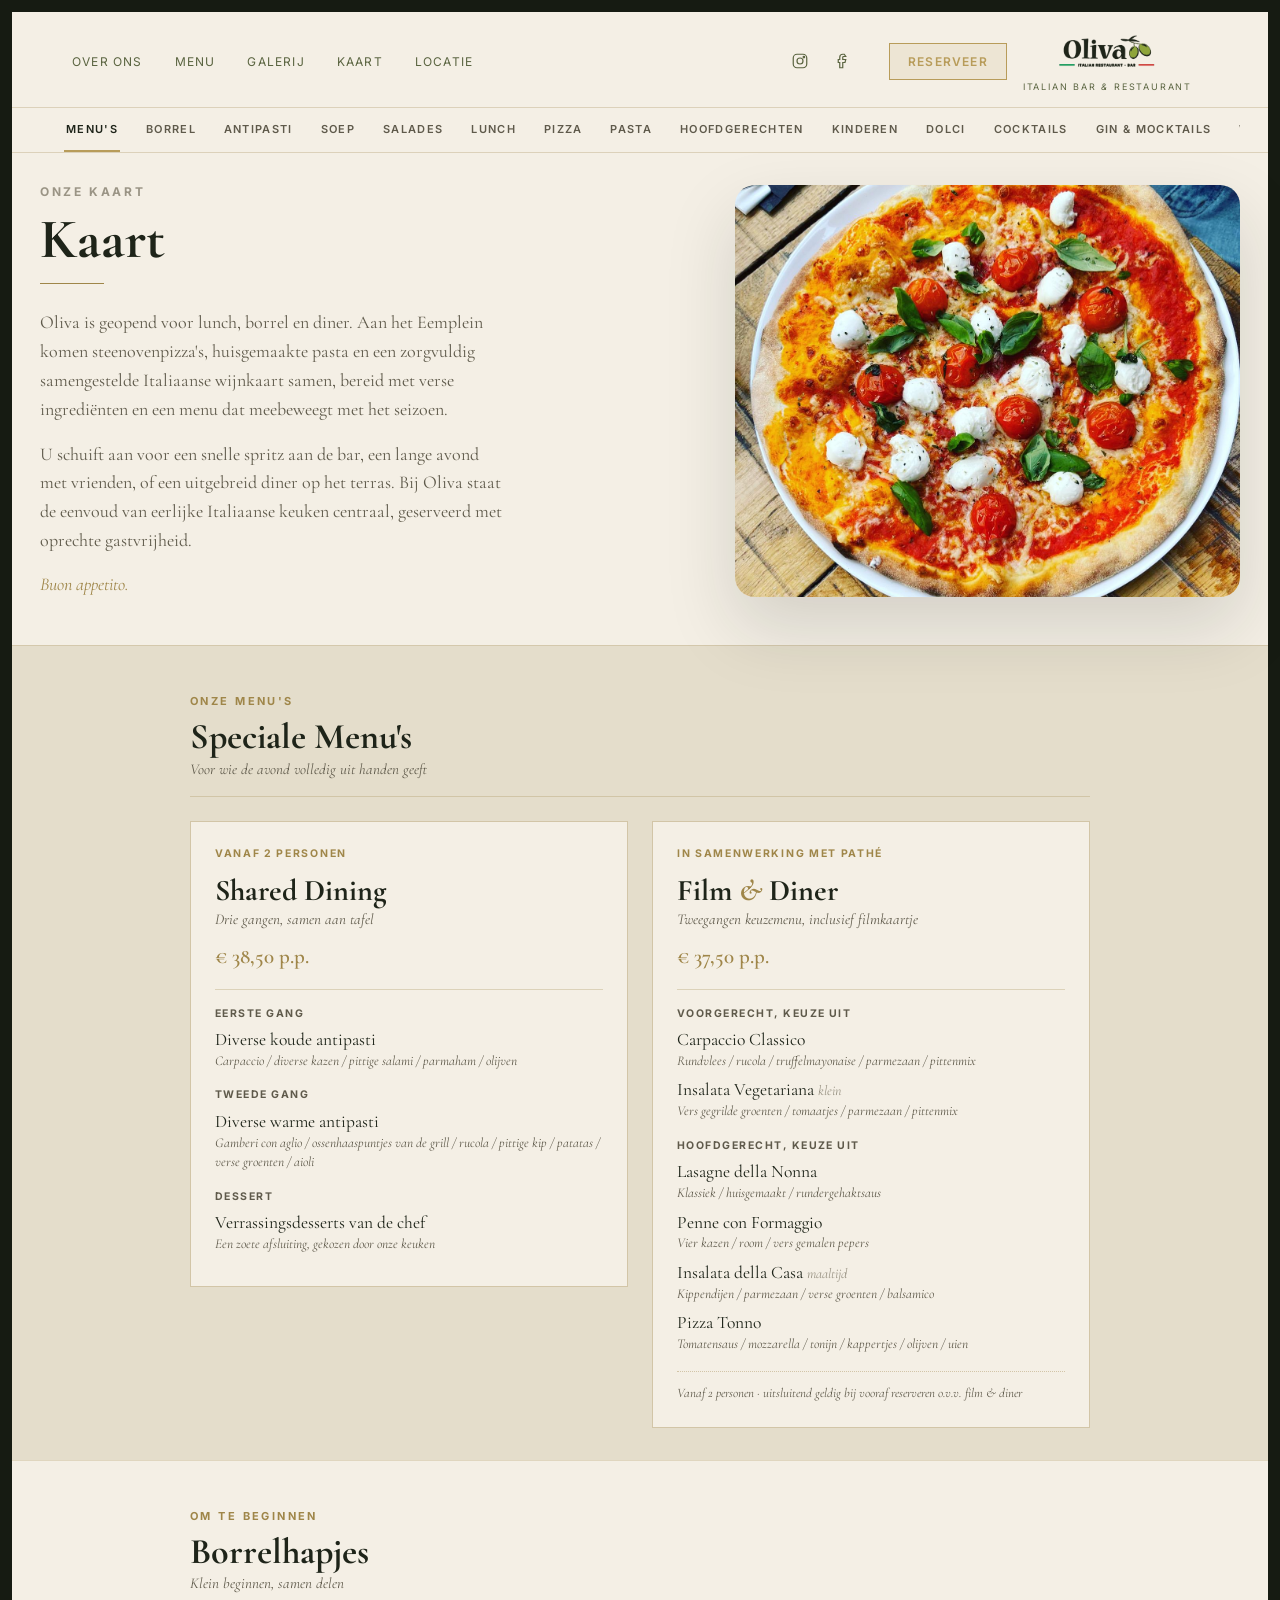
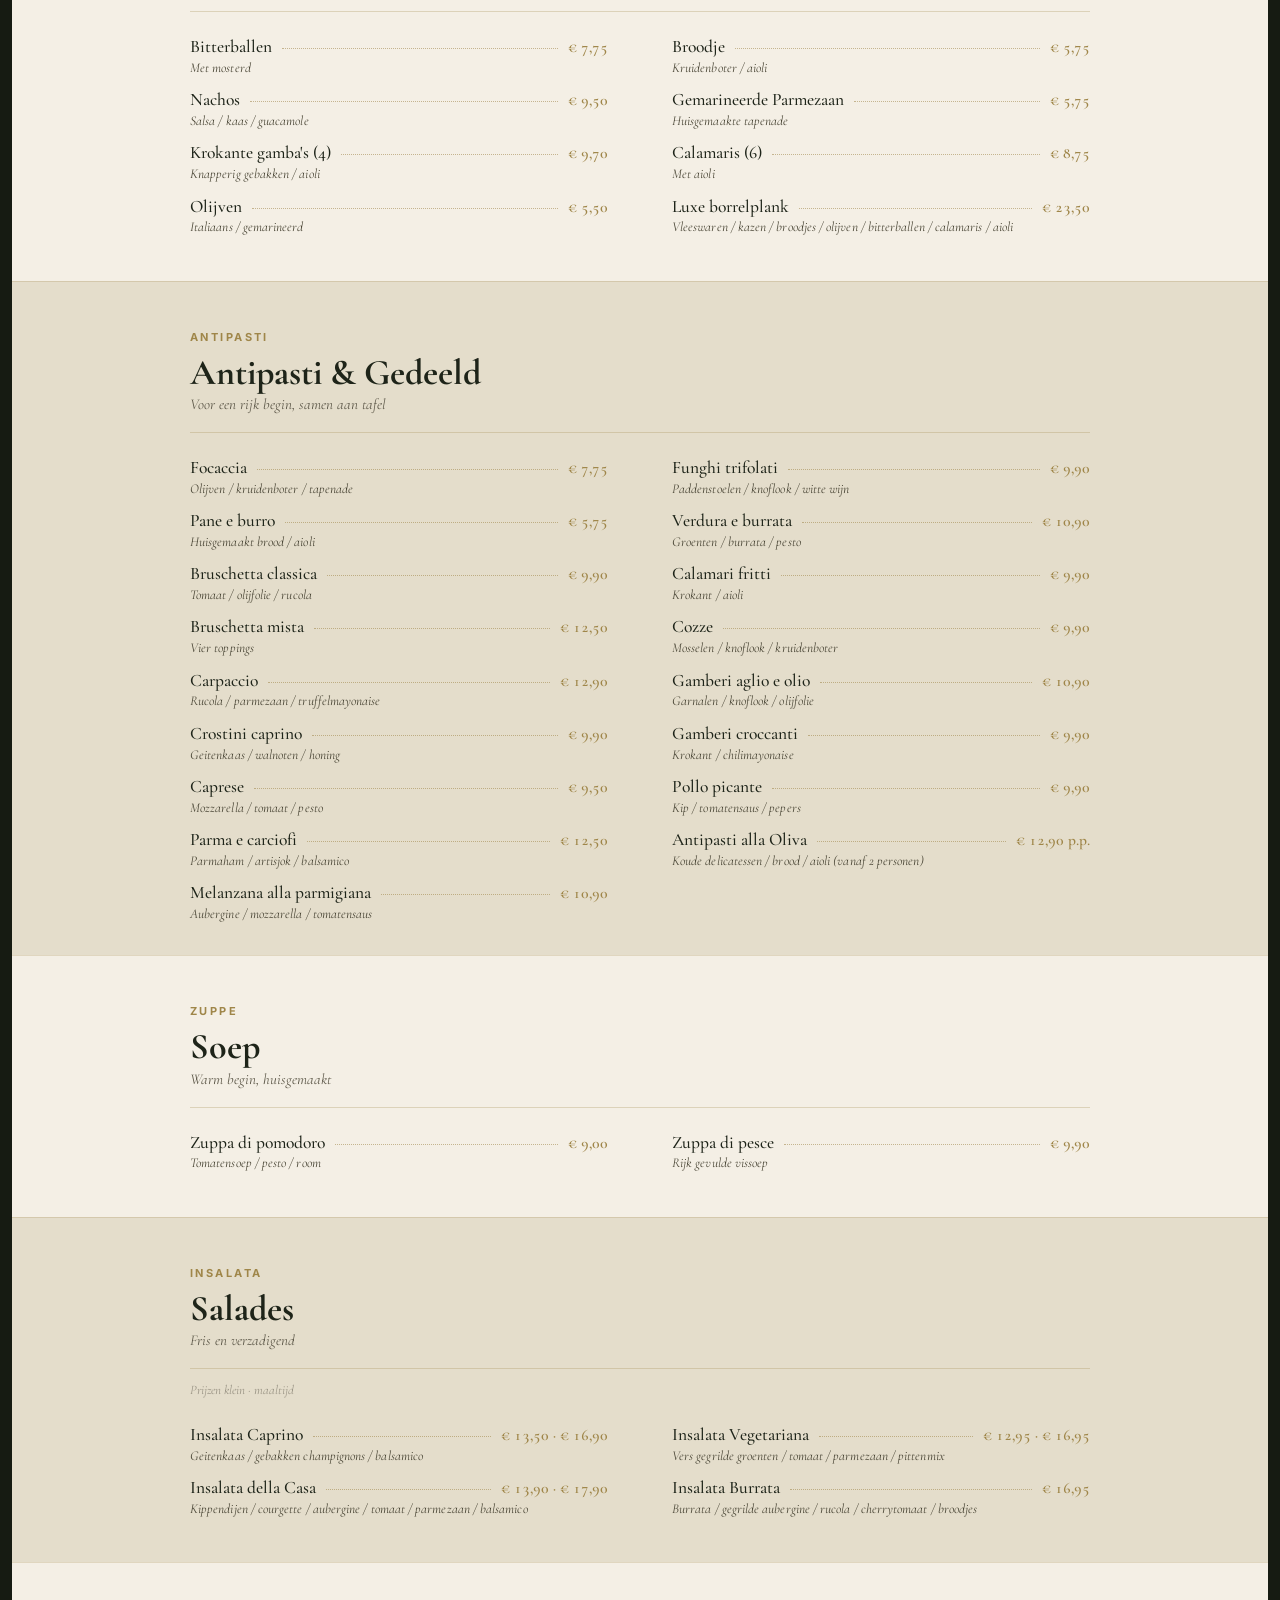
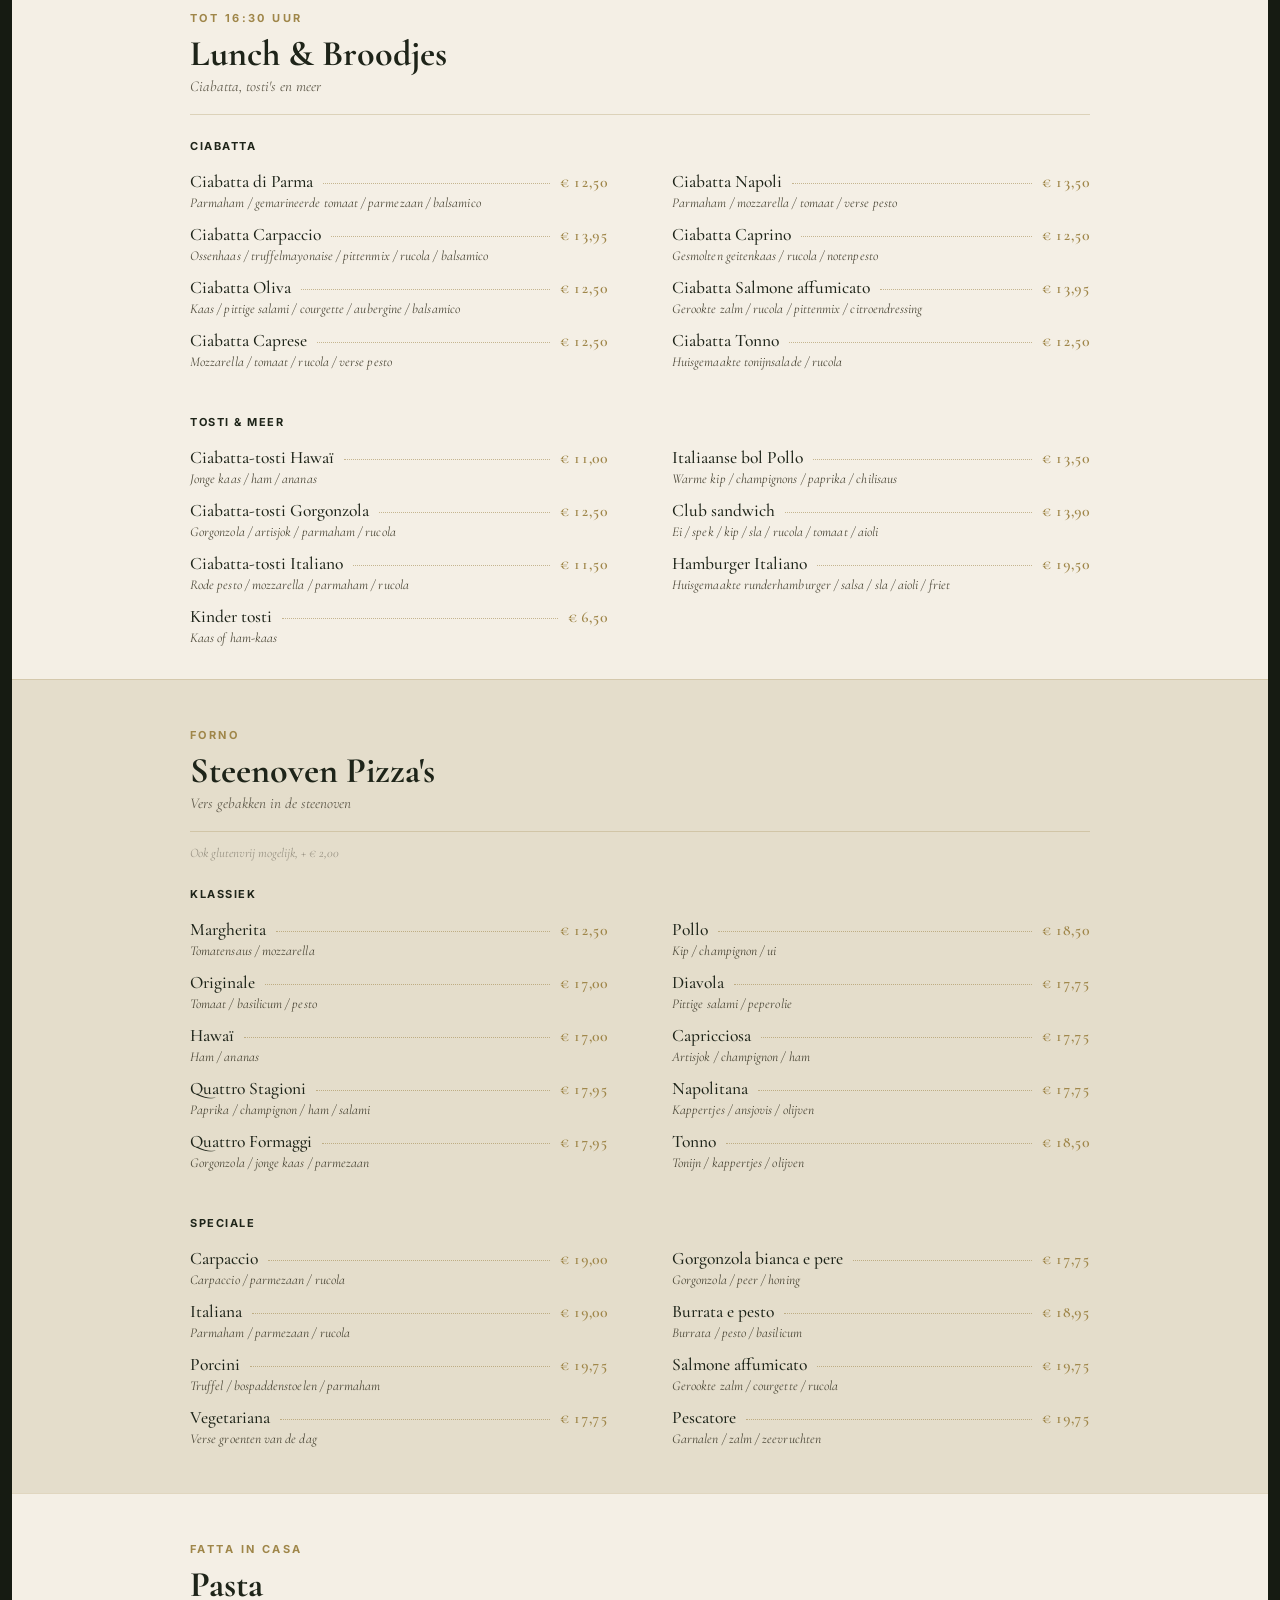
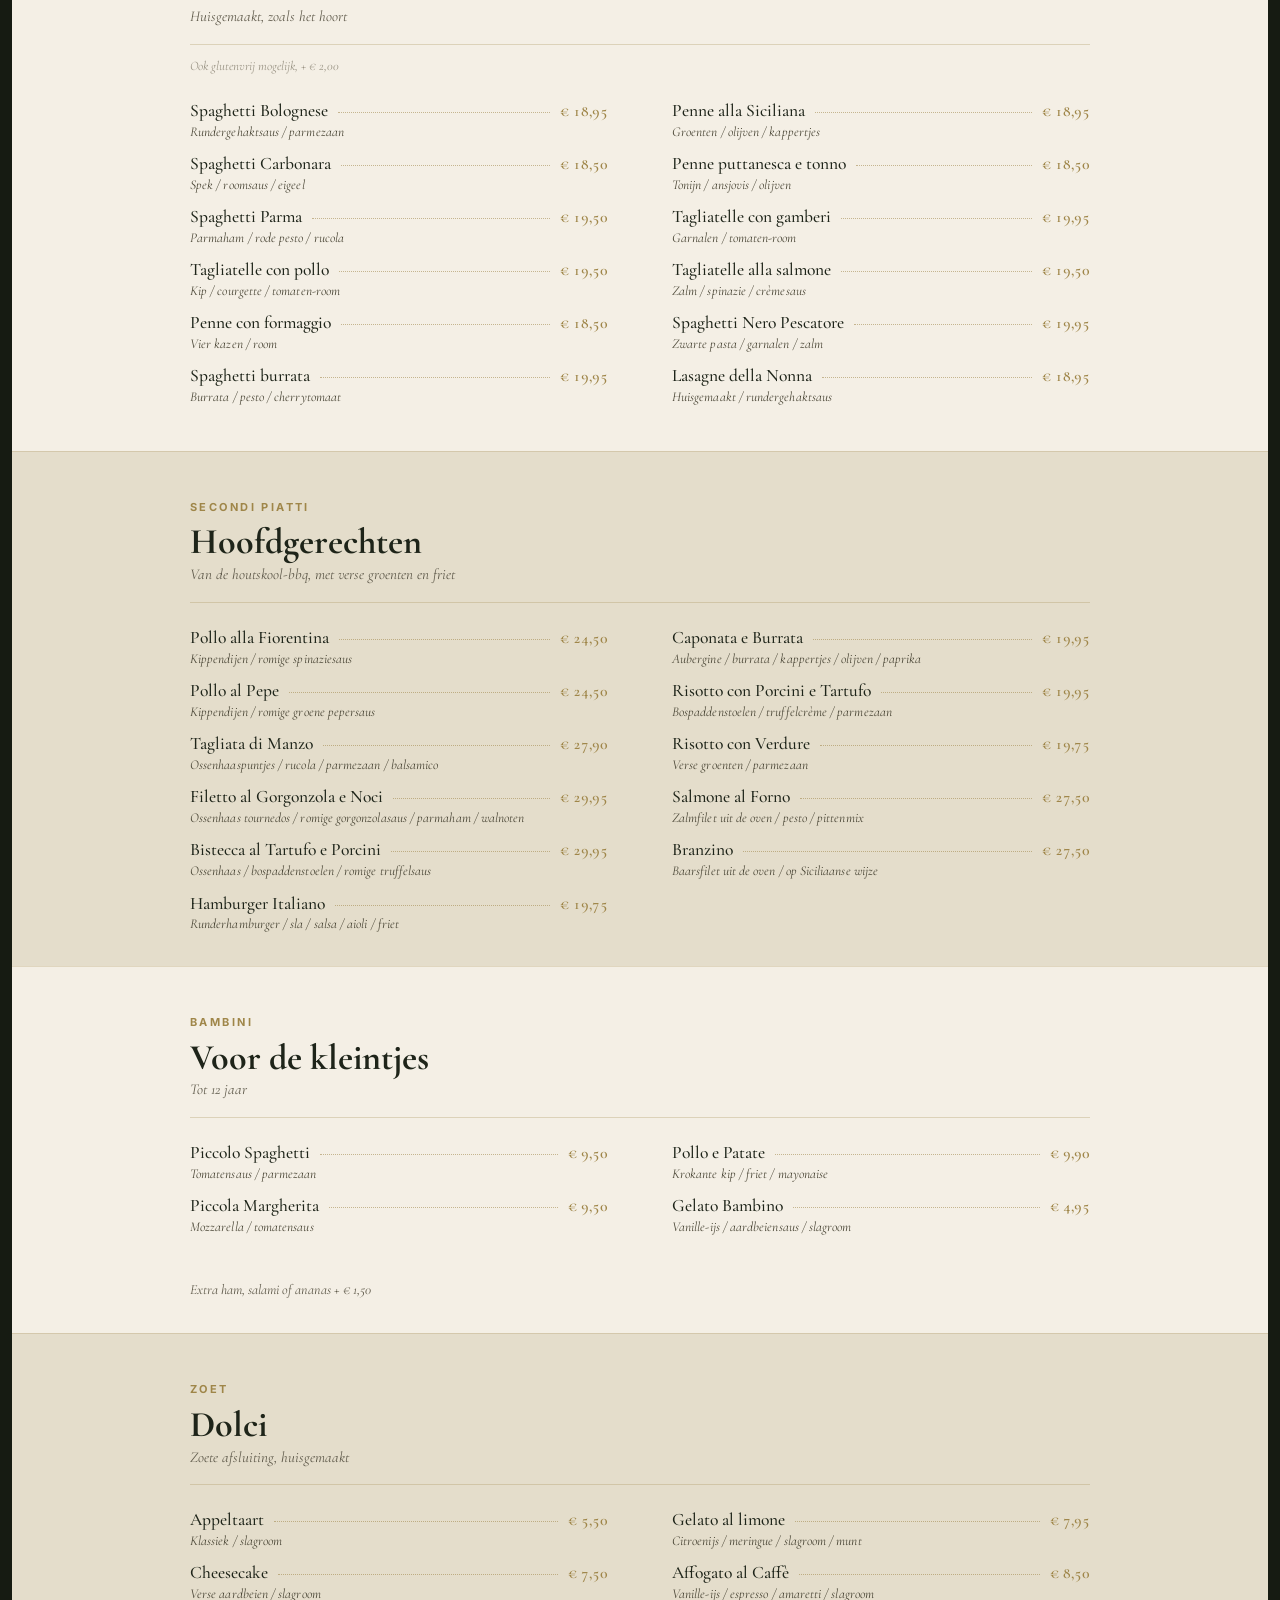
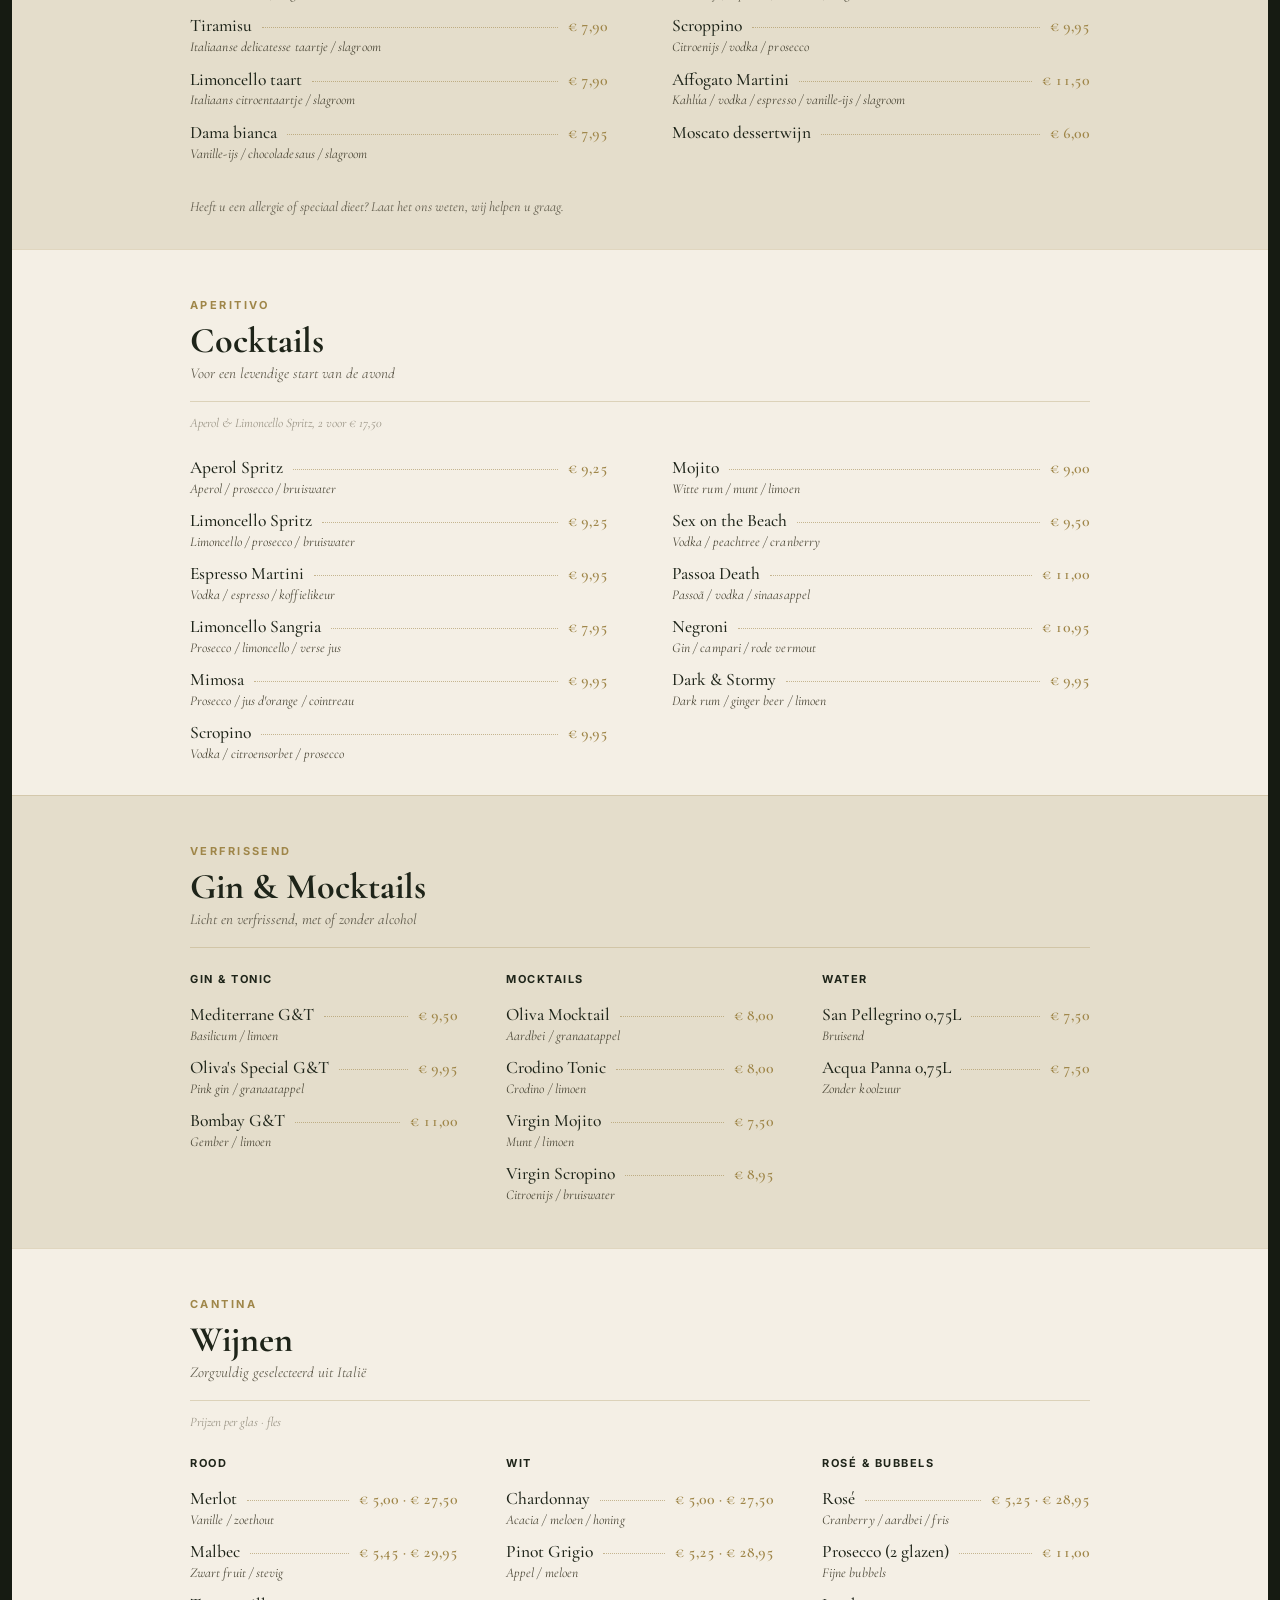
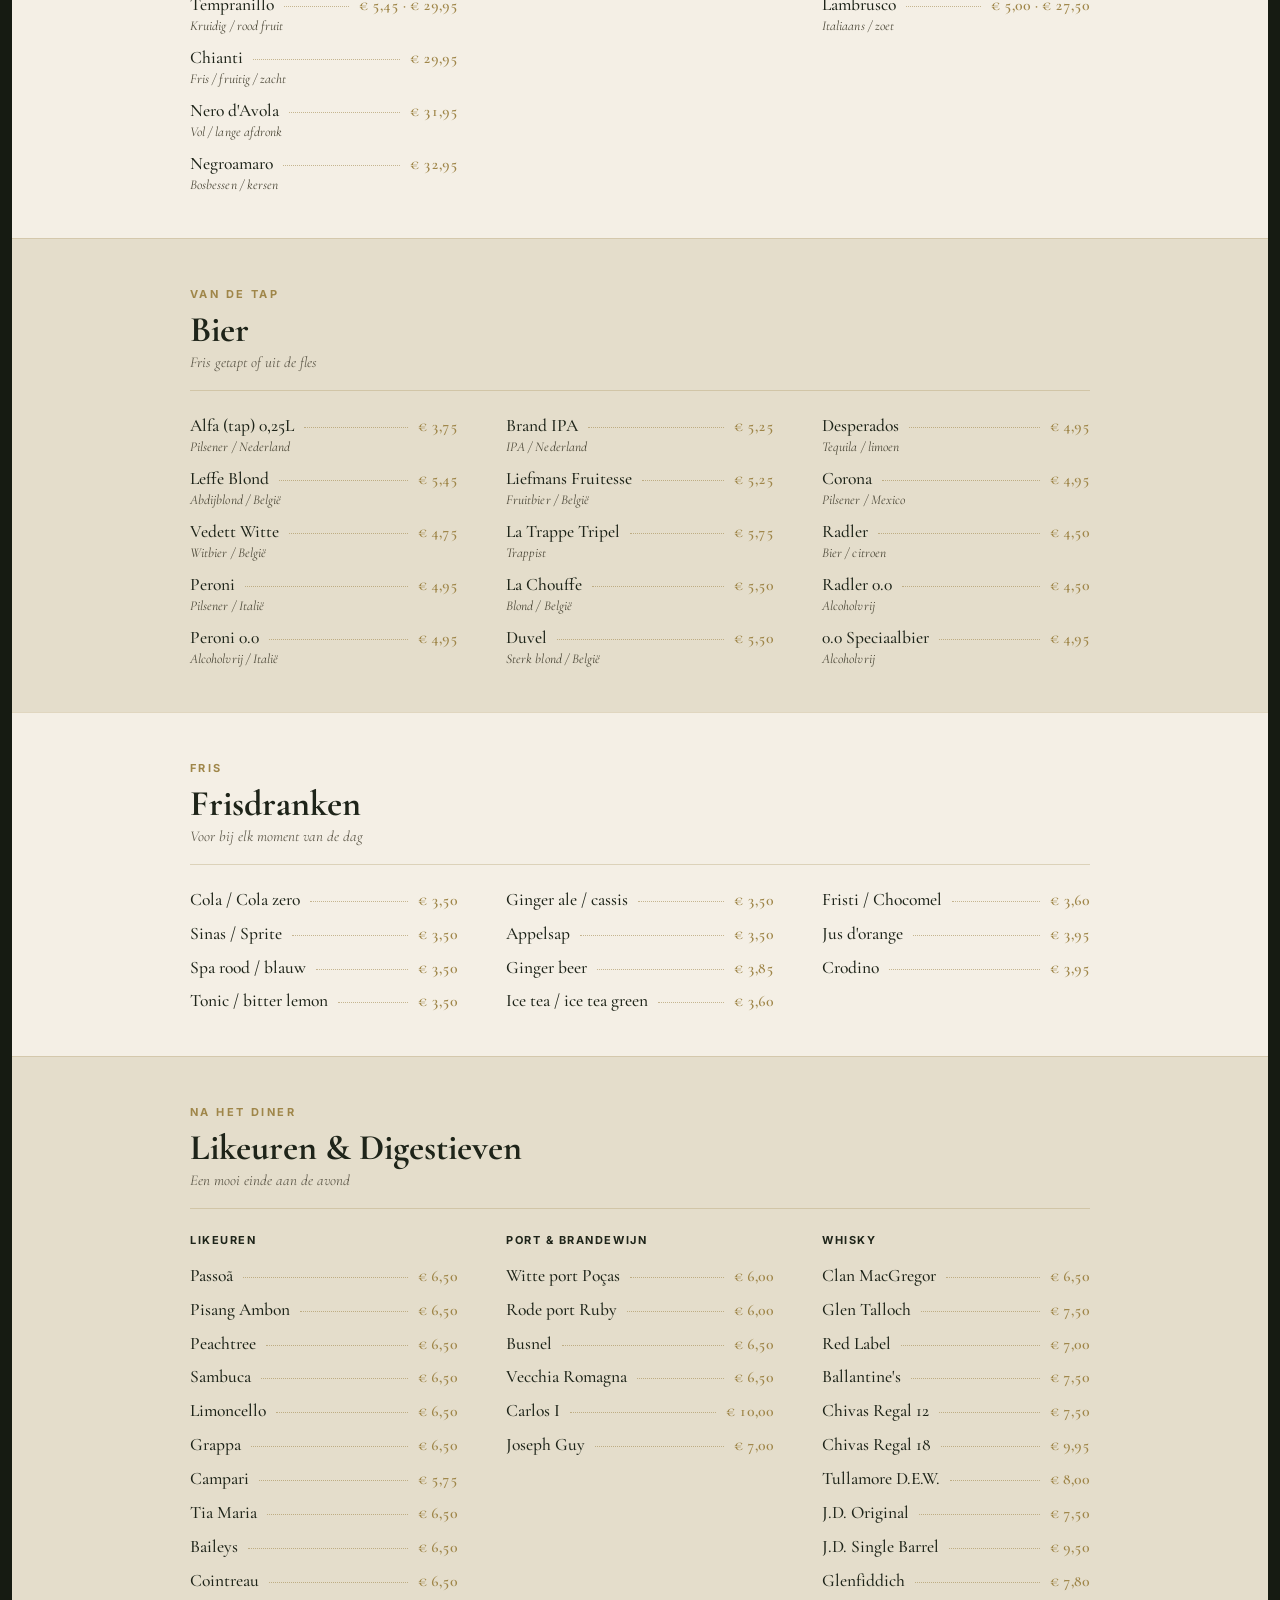
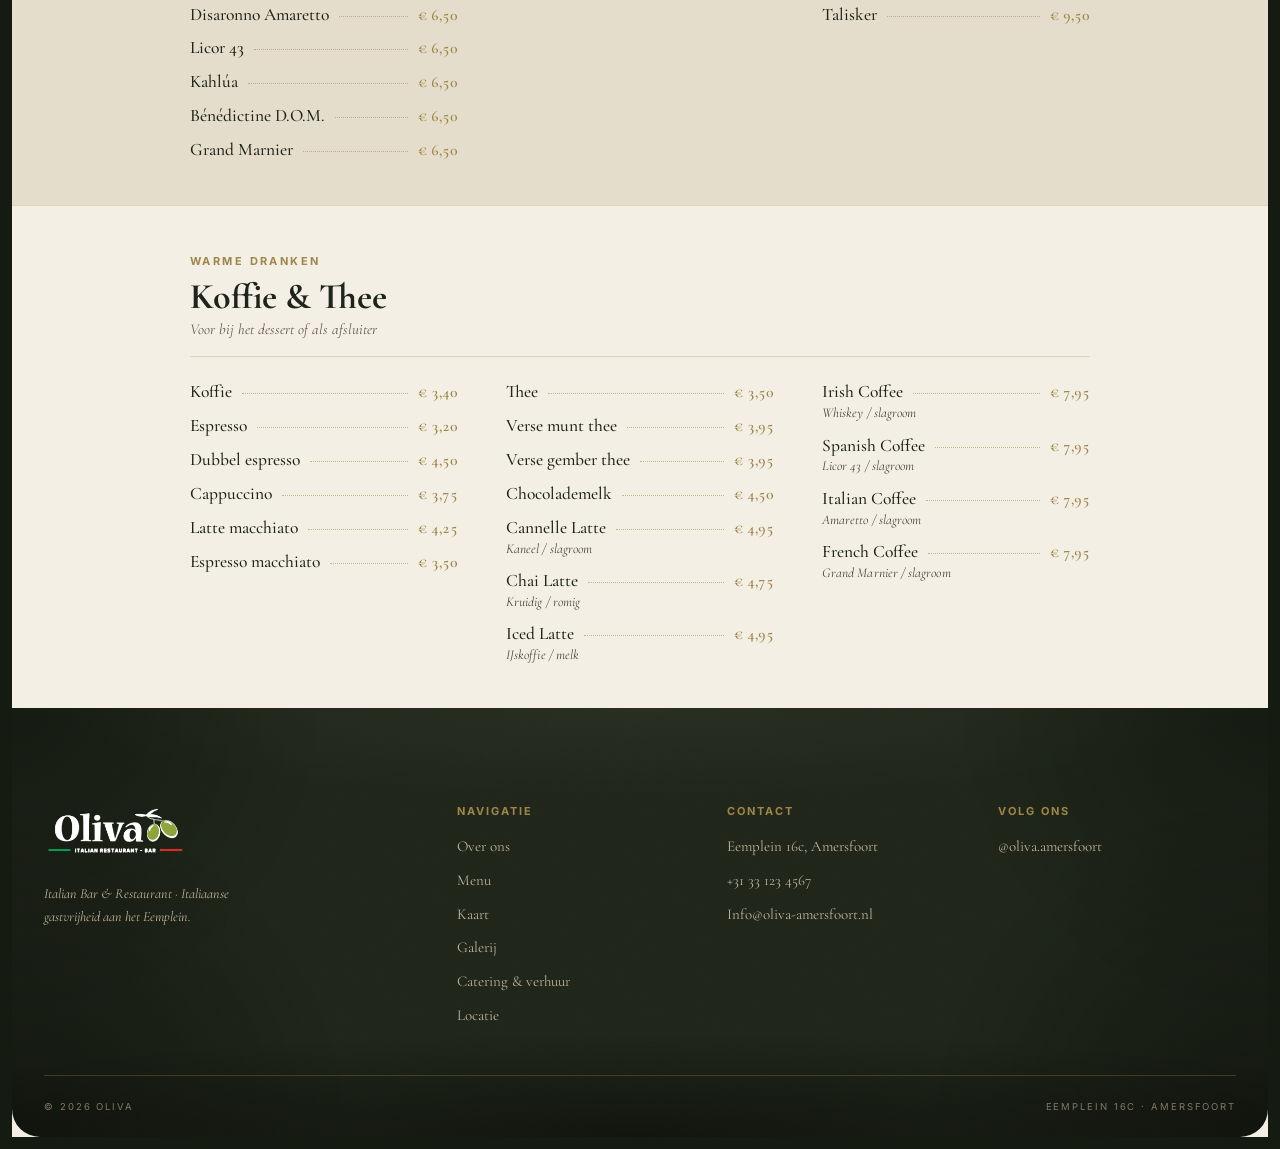
==== commit 60453841: "Vul kaart aan met ontbrekende categorieën en fix mobiel menu Nieuwe secties op basis van de officiël" ====
--- a/kaart.html
+++ b/kaart.html
@@ -7,7 +7,7 @@
 <meta name="description" content="De volledige kaart van Oliva: steenovenpizza's, huisgemaakte pasta, antipasti, cocktails en Italiaanse wijnen aan het Eemplein in Amersfoort.">
 <link rel="stylesheet" href="brand_assets/oliva/colors_and_type.css?v=1783181041">
 <link rel="stylesheet" href="brand_assets/oliva/textures.css?v=1783181041">
-<link rel="stylesheet" href="assets/css/site.css?v=1783351000">
+<link rel="stylesheet" href="assets/css/site.css?v=1783352000">
 <link rel="stylesheet" href="assets/css/kaart.css?v=1783350000">
 </head>
 <body class="oliva oliva-page-cream kaart-page">
@@ -52,8 +52,13 @@
     <a href="#menus">Menu's</a>
     <a href="#borrelhapjes">Borrel</a>
     <a href="#antipasti">Antipasti</a>
+    <a href="#soep">Soep</a>
+    <a href="#salades">Salades</a>
+    <a href="#lunch">Lunch</a>
     <a href="#pizza">Pizza</a>
     <a href="#pasta">Pasta</a>
+    <a href="#hoofdgerechten">Hoofdgerechten</a>
+    <a href="#kinderen">Kinderen</a>
     <a href="#dolci">Dolci</a>
     <a href="#cocktails">Cocktails</a>
     <a href="#gintonic">Gin &amp; Mocktails</a>
@@ -148,13 +153,13 @@
       <div class="kaart-section__hairline"></div>
       <div class="kaart-list">
         <div class="drink-row"><div class="drink-row__main"><span class="t-item">Bitterballen</span><span class="t-price">€ 7,75</span></div><p class="t-desc">Met mosterd</p></div>
-        <div class="drink-row"><div class="drink-row__main"><span class="t-item">Nachos</span><span class="t-price">€ 9,50</span></div><p class="t-desc">Guacamole / aioli / kaas</p></div>
-        <div class="drink-row"><div class="drink-row__main"><span class="t-item">Krokante gamba's (6)</span><span class="t-price">€ 9,90</span></div><p class="t-desc">Knapperig gebakken / aioli</p></div>
+        <div class="drink-row"><div class="drink-row__main"><span class="t-item">Nachos</span><span class="t-price">€ 9,50</span></div><p class="t-desc">Salsa / kaas / guacamole</p></div>
+        <div class="drink-row"><div class="drink-row__main"><span class="t-item">Krokante gamba's (4)</span><span class="t-price">€ 9,70</span></div><p class="t-desc">Knapperig gebakken / aioli</p></div>
         <div class="drink-row"><div class="drink-row__main"><span class="t-item">Olijven</span><span class="t-price">€ 5,50</span></div><p class="t-desc">Italiaans / gemarineerd</p></div>
         <div class="drink-row"><div class="drink-row__main"><span class="t-item">Broodje</span><span class="t-price">€ 5,75</span></div><p class="t-desc">Kruidenboter / aioli</p></div>
         <div class="drink-row"><div class="drink-row__main"><span class="t-item">Gemarineerde Parmezaan</span><span class="t-price">€ 5,75</span></div><p class="t-desc">Huisgemaakte tapenade</p></div>
-        <div class="drink-row"><div class="drink-row__main"><span class="t-item">Calamaris</span><span class="t-price">€ 9,90</span></div><p class="t-desc">Met aioli</p></div>
-        <div class="drink-row"><div class="drink-row__main"><span class="t-item">Luxe borrelplank</span><span class="t-price">€ 23,50</span></div><p class="t-desc">Vleeswaren / kazen / bitterballen / calamaris</p></div>
+        <div class="drink-row"><div class="drink-row__main"><span class="t-item">Calamaris (6)</span><span class="t-price">€ 8,75</span></div><p class="t-desc">Met aioli</p></div>
+        <div class="drink-row"><div class="drink-row__main"><span class="t-item">Luxe borrelplank</span><span class="t-price">€ 23,50</span></div><p class="t-desc">Vleeswaren / kazen / broodjes / olijven / bitterballen / calamaris / aioli</p></div>
       </div>
     </div>
   </section>
@@ -187,6 +192,65 @@
     </div>
   </section>
 
+  <section class="kaart-section" id="soep">
+    <div class="kaart-section__inner">
+      <p class="kaart-section__eyebrow">Zuppe</p>
+      <h2 class="kaart-section__title">Soep</h2>
+      <p class="kaart-section__tagline">Warm begin, huisgemaakt</p>
+      <div class="kaart-section__hairline"></div>
+      <div class="kaart-list">
+        <div class="drink-row"><div class="drink-row__main"><span class="t-item">Zuppa di pomodoro</span><span class="t-price">€ 9,00</span></div><p class="t-desc">Tomatensoep / pesto / room</p></div>
+        <div class="drink-row"><div class="drink-row__main"><span class="t-item">Zuppa di pesce</span><span class="t-price">€ 9,90</span></div><p class="t-desc">Rijk gevulde vissoep</p></div>
+      </div>
+    </div>
+  </section>
+
+  <section class="kaart-section" id="salades">
+    <div class="kaart-section__inner">
+      <p class="kaart-section__eyebrow">Insalata</p>
+      <h2 class="kaart-section__title">Salades</h2>
+      <p class="kaart-section__tagline">Fris en verzadigend</p>
+      <div class="kaart-section__hairline"></div>
+      <p class="kaart-section__note">Prijzen klein · maaltijd</p>
+      <div class="kaart-list">
+        <div class="drink-row"><div class="drink-row__main"><span class="t-item">Insalata Caprino</span><span class="t-price">€ 13,50 · € 16,90</span></div><p class="t-desc">Geitenkaas / gebakken champignons / balsamico</p></div>
+        <div class="drink-row"><div class="drink-row__main"><span class="t-item">Insalata della Casa</span><span class="t-price">€ 13,90 · € 17,90</span></div><p class="t-desc">Kippendijen / courgette / aubergine / tomaat / parmezaan / balsamico</p></div>
+        <div class="drink-row"><div class="drink-row__main"><span class="t-item">Insalata Vegetariana</span><span class="t-price">€ 12,95 · € 16,95</span></div><p class="t-desc">Vers gegrilde groenten / tomaat / parmezaan / pittenmix</p></div>
+        <div class="drink-row"><div class="drink-row__main"><span class="t-item">Insalata Burrata</span><span class="t-price">€ 16,95</span></div><p class="t-desc">Burrata / gegrilde aubergine / rucola / cherrytomaat / broodjes</p></div>
+      </div>
+    </div>
+  </section>
+
+  <section class="kaart-section" id="lunch">
+    <div class="kaart-section__inner">
+      <p class="kaart-section__eyebrow">Tot 16:30 uur</p>
+      <h2 class="kaart-section__title">Lunch &amp; Broodjes</h2>
+      <p class="kaart-section__tagline">Ciabatta, tosti's en meer</p>
+      <div class="kaart-section__hairline"></div>
+      <p class="kaart-list__group-title">Ciabatta</p>
+      <div class="kaart-list">
+        <div class="drink-row"><div class="drink-row__main"><span class="t-item">Ciabatta di Parma</span><span class="t-price">€ 12,50</span></div><p class="t-desc">Parmaham / gemarineerde tomaat / parmezaan / balsamico</p></div>
+        <div class="drink-row"><div class="drink-row__main"><span class="t-item">Ciabatta Carpaccio</span><span class="t-price">€ 13,95</span></div><p class="t-desc">Ossenhaas / truffelmayonaise / pittenmix / rucola / balsamico</p></div>
+        <div class="drink-row"><div class="drink-row__main"><span class="t-item">Ciabatta Oliva</span><span class="t-price">€ 12,50</span></div><p class="t-desc">Kaas / pittige salami / courgette / aubergine / balsamico</p></div>
+        <div class="drink-row"><div class="drink-row__main"><span class="t-item">Ciabatta Caprese</span><span class="t-price">€ 12,50</span></div><p class="t-desc">Mozzarella / tomaat / rucola / verse pesto</p></div>
+        <div class="drink-row"><div class="drink-row__main"><span class="t-item">Ciabatta Napoli</span><span class="t-price">€ 13,50</span></div><p class="t-desc">Parmaham / mozzarella / tomaat / verse pesto</p></div>
+        <div class="drink-row"><div class="drink-row__main"><span class="t-item">Ciabatta Caprino</span><span class="t-price">€ 12,50</span></div><p class="t-desc">Gesmolten geitenkaas / rucola / notenpesto</p></div>
+        <div class="drink-row"><div class="drink-row__main"><span class="t-item">Ciabatta Salmone affumicato</span><span class="t-price">€ 13,95</span></div><p class="t-desc">Gerookte zalm / rucola / pittenmix / citroendressing</p></div>
+        <div class="drink-row"><div class="drink-row__main"><span class="t-item">Ciabatta Tonno</span><span class="t-price">€ 12,50</span></div><p class="t-desc">Huisgemaakte tonijnsalade / rucola</p></div>
+      </div>
+      <p class="kaart-list__group-title kaart-list__group-title--spaced">Tosti &amp; meer</p>
+      <div class="kaart-list">
+        <div class="drink-row"><div class="drink-row__main"><span class="t-item">Ciabatta-tosti Hawaï</span><span class="t-price">€ 11,00</span></div><p class="t-desc">Jonge kaas / ham / ananas</p></div>
+        <div class="drink-row"><div class="drink-row__main"><span class="t-item">Ciabatta-tosti Gorgonzola</span><span class="t-price">€ 12,50</span></div><p class="t-desc">Gorgonzola / artisjok / parmaham / rucola</p></div>
+        <div class="drink-row"><div class="drink-row__main"><span class="t-item">Ciabatta-tosti Italiano</span><span class="t-price">€ 11,50</span></div><p class="t-desc">Rode pesto / mozzarella / parmaham / rucola</p></div>
+        <div class="drink-row"><div class="drink-row__main"><span class="t-item">Kinder tosti</span><span class="t-price">€ 6,50</span></div><p class="t-desc">Kaas of ham-kaas</p></div>
+        <div class="drink-row"><div class="drink-row__main"><span class="t-item">Italiaanse bol Pollo</span><span class="t-price">€ 13,50</span></div><p class="t-desc">Warme kip / champignons / paprika / chilisaus</p></div>
+        <div class="drink-row"><div class="drink-row__main"><span class="t-item">Club sandwich</span><span class="t-price">€ 13,90</span></div><p class="t-desc">Ei / spek / kip / sla / rucola / tomaat / aioli</p></div>
+        <div class="drink-row"><div class="drink-row__main"><span class="t-item">Hamburger Italiano</span><span class="t-price">€ 19,50</span></div><p class="t-desc">Huisgemaakte runderhamburger / salsa / sla / aioli / friet</p></div>
+      </div>
+    </div>
+  </section>
+
   <section class="kaart-section" id="pizza">
     <div class="kaart-section__inner">
       <p class="kaart-section__eyebrow">Forno</p>
@@ -245,6 +309,44 @@
     </div>
   </section>
 
+  <section class="kaart-section" id="hoofdgerechten">
+    <div class="kaart-section__inner">
+      <p class="kaart-section__eyebrow">Secondi piatti</p>
+      <h2 class="kaart-section__title">Hoofdgerechten</h2>
+      <p class="kaart-section__tagline">Van de houtskool-bbq, met verse groenten en friet</p>
+      <div class="kaart-section__hairline"></div>
+      <div class="kaart-list">
+        <div class="drink-row"><div class="drink-row__main"><span class="t-item">Pollo alla Fiorentina</span><span class="t-price">€ 24,50</span></div><p class="t-desc">Kippendijen / romige spinaziesaus</p></div>
+        <div class="drink-row"><div class="drink-row__main"><span class="t-item">Pollo al Pepe</span><span class="t-price">€ 24,50</span></div><p class="t-desc">Kippendijen / romige groene pepersaus</p></div>
+        <div class="drink-row"><div class="drink-row__main"><span class="t-item">Tagliata di Manzo</span><span class="t-price">€ 27,90</span></div><p class="t-desc">Ossenhaaspuntjes / rucola / parmezaan / balsamico</p></div>
+        <div class="drink-row"><div class="drink-row__main"><span class="t-item">Filetto al Gorgonzola e Noci</span><span class="t-price">€ 29,95</span></div><p class="t-desc">Ossenhaas tournedos / romige gorgonzolasaus / parmaham / walnoten</p></div>
+        <div class="drink-row"><div class="drink-row__main"><span class="t-item">Bistecca al Tartufo e Porcini</span><span class="t-price">€ 29,95</span></div><p class="t-desc">Ossenhaas / bospaddenstoelen / romige truffelsaus</p></div>
+        <div class="drink-row"><div class="drink-row__main"><span class="t-item">Hamburger Italiano</span><span class="t-price">€ 19,75</span></div><p class="t-desc">Runderhamburger / sla / salsa / aioli / friet</p></div>
+        <div class="drink-row"><div class="drink-row__main"><span class="t-item">Caponata e Burrata</span><span class="t-price">€ 19,95</span></div><p class="t-desc">Aubergine / burrata / kappertjes / olijven / paprika</p></div>
+        <div class="drink-row"><div class="drink-row__main"><span class="t-item">Risotto con Porcini e Tartufo</span><span class="t-price">€ 19,95</span></div><p class="t-desc">Bospaddenstoelen / truffelcrème / parmezaan</p></div>
+        <div class="drink-row"><div class="drink-row__main"><span class="t-item">Risotto con Verdure</span><span class="t-price">€ 19,75</span></div><p class="t-desc">Verse groenten / parmezaan</p></div>
+        <div class="drink-row"><div class="drink-row__main"><span class="t-item">Salmone al Forno</span><span class="t-price">€ 27,50</span></div><p class="t-desc">Zalmfilet uit de oven / pesto / pittenmix</p></div>
+        <div class="drink-row"><div class="drink-row__main"><span class="t-item">Branzino</span><span class="t-price">€ 27,50</span></div><p class="t-desc">Baarsfilet uit de oven / op Siciliaanse wijze</p></div>
+      </div>
+    </div>
+  </section>
+
+  <section class="kaart-section" id="kinderen">
+    <div class="kaart-section__inner">
+      <p class="kaart-section__eyebrow">Bambini</p>
+      <h2 class="kaart-section__title">Voor de kleintjes</h2>
+      <p class="kaart-section__tagline">Tot 12 jaar</p>
+      <div class="kaart-section__hairline"></div>
+      <div class="kaart-list">
+        <div class="drink-row"><div class="drink-row__main"><span class="t-item">Piccolo Spaghetti</span><span class="t-price">€ 9,50</span></div><p class="t-desc">Tomatensaus / parmezaan</p></div>
+        <div class="drink-row"><div class="drink-row__main"><span class="t-item">Piccola Margherita</span><span class="t-price">€ 9,50</span></div><p class="t-desc">Mozzarella / tomatensaus</p></div>
+        <div class="drink-row"><div class="drink-row__main"><span class="t-item">Pollo e Patate</span><span class="t-price">€ 9,90</span></div><p class="t-desc">Krokante kip / friet / mayonaise</p></div>
+        <div class="drink-row"><div class="drink-row__main"><span class="t-item">Gelato Bambino</span><span class="t-price">€ 4,95</span></div><p class="t-desc">Vanille-ijs / aardbeiensaus / slagroom</p></div>
+      </div>
+      <p class="kaart-allergy-note">Extra ham, salami of ananas + € 1,50</p>
+    </div>
+  </section>
+
   <section class="kaart-section" id="dolci">
     <div class="kaart-section__inner">
       <p class="kaart-section__eyebrow">Zoet</p>
@@ -285,6 +387,7 @@
         <div class="drink-row"><div class="drink-row__main"><span class="t-item">Sex on the Beach</span><span class="t-price">€ 9,50</span></div><p class="t-desc">Vodka / peachtree / cranberry</p></div>
         <div class="drink-row"><div class="drink-row__main"><span class="t-item">Passoa Death</span><span class="t-price">€ 11,00</span></div><p class="t-desc">Passoã / vodka / sinaasappel</p></div>
         <div class="drink-row"><div class="drink-row__main"><span class="t-item">Negroni</span><span class="t-price">€ 10,95</span></div><p class="t-desc">Gin / campari / rode vermout</p></div>
+        <div class="drink-row"><div class="drink-row__main"><span class="t-item">Dark &amp; Stormy</span><span class="t-price">€ 9,95</span></div><p class="t-desc">Dark rum / ginger beer / limoen</p></div>
       </div>
     </div>
   </section>
@@ -335,27 +438,27 @@
         <div>
           <p class="kaart-list__group-title">Rood</p>
           <div class="kaart-list">
-            <div class="drink-row"><div class="drink-row__main"><span class="t-item">Merlot</span><span class="t-price">€ 5,50 · € 28,00</span></div><p class="t-desc">Vanille / zoethout</p></div>
-            <div class="drink-row"><div class="drink-row__main"><span class="t-item">Malbec</span><span class="t-price">€ 5,85 · € 30,95</span></div><p class="t-desc">Zwart fruit / stevig</p></div>
-            <div class="drink-row"><div class="drink-row__main"><span class="t-item">Tempranillo</span><span class="t-price">€ 5,85 · € 30,95</span></div><p class="t-desc">Kruidig / rood fruit</p></div>
-            <div class="drink-row"><div class="drink-row__main"><span class="t-item">Chianti</span><span class="t-price">€ 30,95</span></div><p class="t-desc">Fris / fruitig / zacht</p></div>
-            <div class="drink-row"><div class="drink-row__main"><span class="t-item">Nero d'Avola</span><span class="t-price">€ 32,95</span></div><p class="t-desc">Vol / lange afdronk</p></div>
+            <div class="drink-row"><div class="drink-row__main"><span class="t-item">Merlot</span><span class="t-price">€ 5,00 · € 27,50</span></div><p class="t-desc">Vanille / zoethout</p></div>
+            <div class="drink-row"><div class="drink-row__main"><span class="t-item">Malbec</span><span class="t-price">€ 5,45 · € 29,95</span></div><p class="t-desc">Zwart fruit / stevig</p></div>
+            <div class="drink-row"><div class="drink-row__main"><span class="t-item">Tempranillo</span><span class="t-price">€ 5,45 · € 29,95</span></div><p class="t-desc">Kruidig / rood fruit</p></div>
+            <div class="drink-row"><div class="drink-row__main"><span class="t-item">Chianti</span><span class="t-price">€ 29,95</span></div><p class="t-desc">Fris / fruitig / zacht</p></div>
+            <div class="drink-row"><div class="drink-row__main"><span class="t-item">Nero d'Avola</span><span class="t-price">€ 31,95</span></div><p class="t-desc">Vol / lange afdronk</p></div>
             <div class="drink-row"><div class="drink-row__main"><span class="t-item">Negroamaro</span><span class="t-price">€ 32,95</span></div><p class="t-desc">Bosbessen / kersen</p></div>
           </div>
         </div>
         <div>
           <p class="kaart-list__group-title">Wit</p>
           <div class="kaart-list">
-            <div class="drink-row"><div class="drink-row__main"><span class="t-item">Chardonnay</span><span class="t-price">€ 5,50 · € 28,00</span></div><p class="t-desc">Acacia / meloen / honing</p></div>
-            <div class="drink-row"><div class="drink-row__main"><span class="t-item">Pinot Grigio</span><span class="t-price">€ 5,75 · € 29,95</span></div><p class="t-desc">Appel / meloen</p></div>
+            <div class="drink-row"><div class="drink-row__main"><span class="t-item">Chardonnay</span><span class="t-price">€ 5,00 · € 27,50</span></div><p class="t-desc">Acacia / meloen / honing</p></div>
+            <div class="drink-row"><div class="drink-row__main"><span class="t-item">Pinot Grigio</span><span class="t-price">€ 5,25 · € 28,95</span></div><p class="t-desc">Appel / meloen</p></div>
           </div>
         </div>
         <div>
           <p class="kaart-list__group-title">Rosé &amp; bubbels</p>
           <div class="kaart-list">
-            <div class="drink-row"><div class="drink-row__main"><span class="t-item">Rosé</span><span class="t-price">€ 5,50 · € 29,95</span></div><p class="t-desc">Cranberry / aardbei / fris</p></div>
-            <div class="drink-row"><div class="drink-row__main"><span class="t-item">Prosecco (2 glazen)</span><span class="t-price">€ 11,50</span></div><p class="t-desc">Fijne bubbels</p></div>
-            <div class="drink-row"><div class="drink-row__main"><span class="t-item">Lambrusco</span><span class="t-price">€ 5,50 · € 28,00</span></div><p class="t-desc">Italiaans / zoet</p></div>
+            <div class="drink-row"><div class="drink-row__main"><span class="t-item">Rosé</span><span class="t-price">€ 5,25 · € 28,95</span></div><p class="t-desc">Cranberry / aardbei / fris</p></div>
+            <div class="drink-row"><div class="drink-row__main"><span class="t-item">Prosecco (2 glazen)</span><span class="t-price">€ 11,00</span></div><p class="t-desc">Fijne bubbels</p></div>
+            <div class="drink-row"><div class="drink-row__main"><span class="t-item">Lambrusco</span><span class="t-price">€ 5,00 · € 27,50</span></div><p class="t-desc">Italiaans / zoet</p></div>
           </div>
         </div>
       </div>
--- a/assets/css/site.css
+++ b/assets/css/site.css
@@ -1559,6 +1559,7 @@
     top: 0; right: 0;
     height: 100vh;
     width: min(320px, 80vw);
+    z-index: 200;
     background: var(--green-darker);
     flex-direction: column;
     align-items: flex-start;
@@ -1570,6 +1571,12 @@
     box-shadow: -20px 0 50px rgba(0,0,0,0.4);
   }
   .nav__links.is-open { transform: translateX(0); }
+  .nav__group {
+    flex-direction: column;
+    align-items: flex-start;
+    gap: var(--s-4);
+  }
+  .nav__group--right { margin-left: 0; }
   .nav__toggle { display: flex; }
   .hero__actions { flex-direction: column; width: 100%; }
   .hero__actions .btn { width: 100%; }
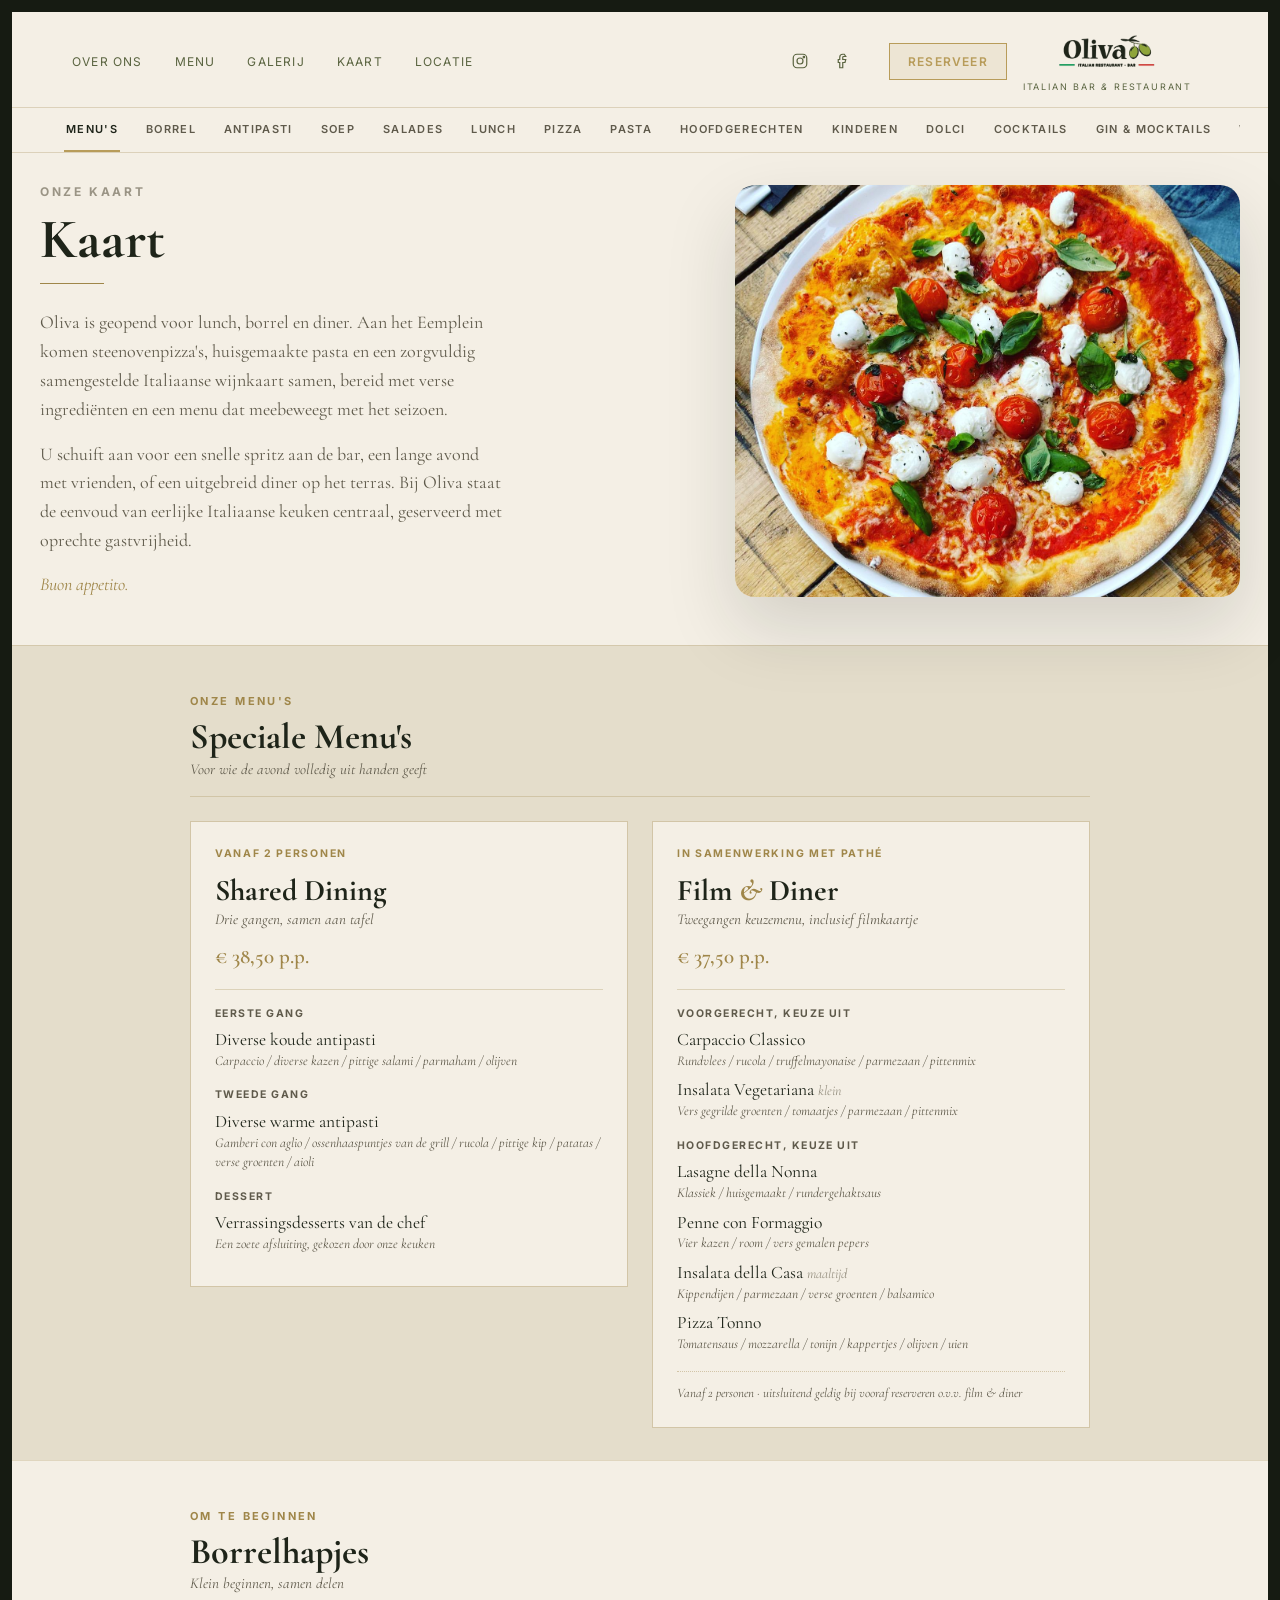
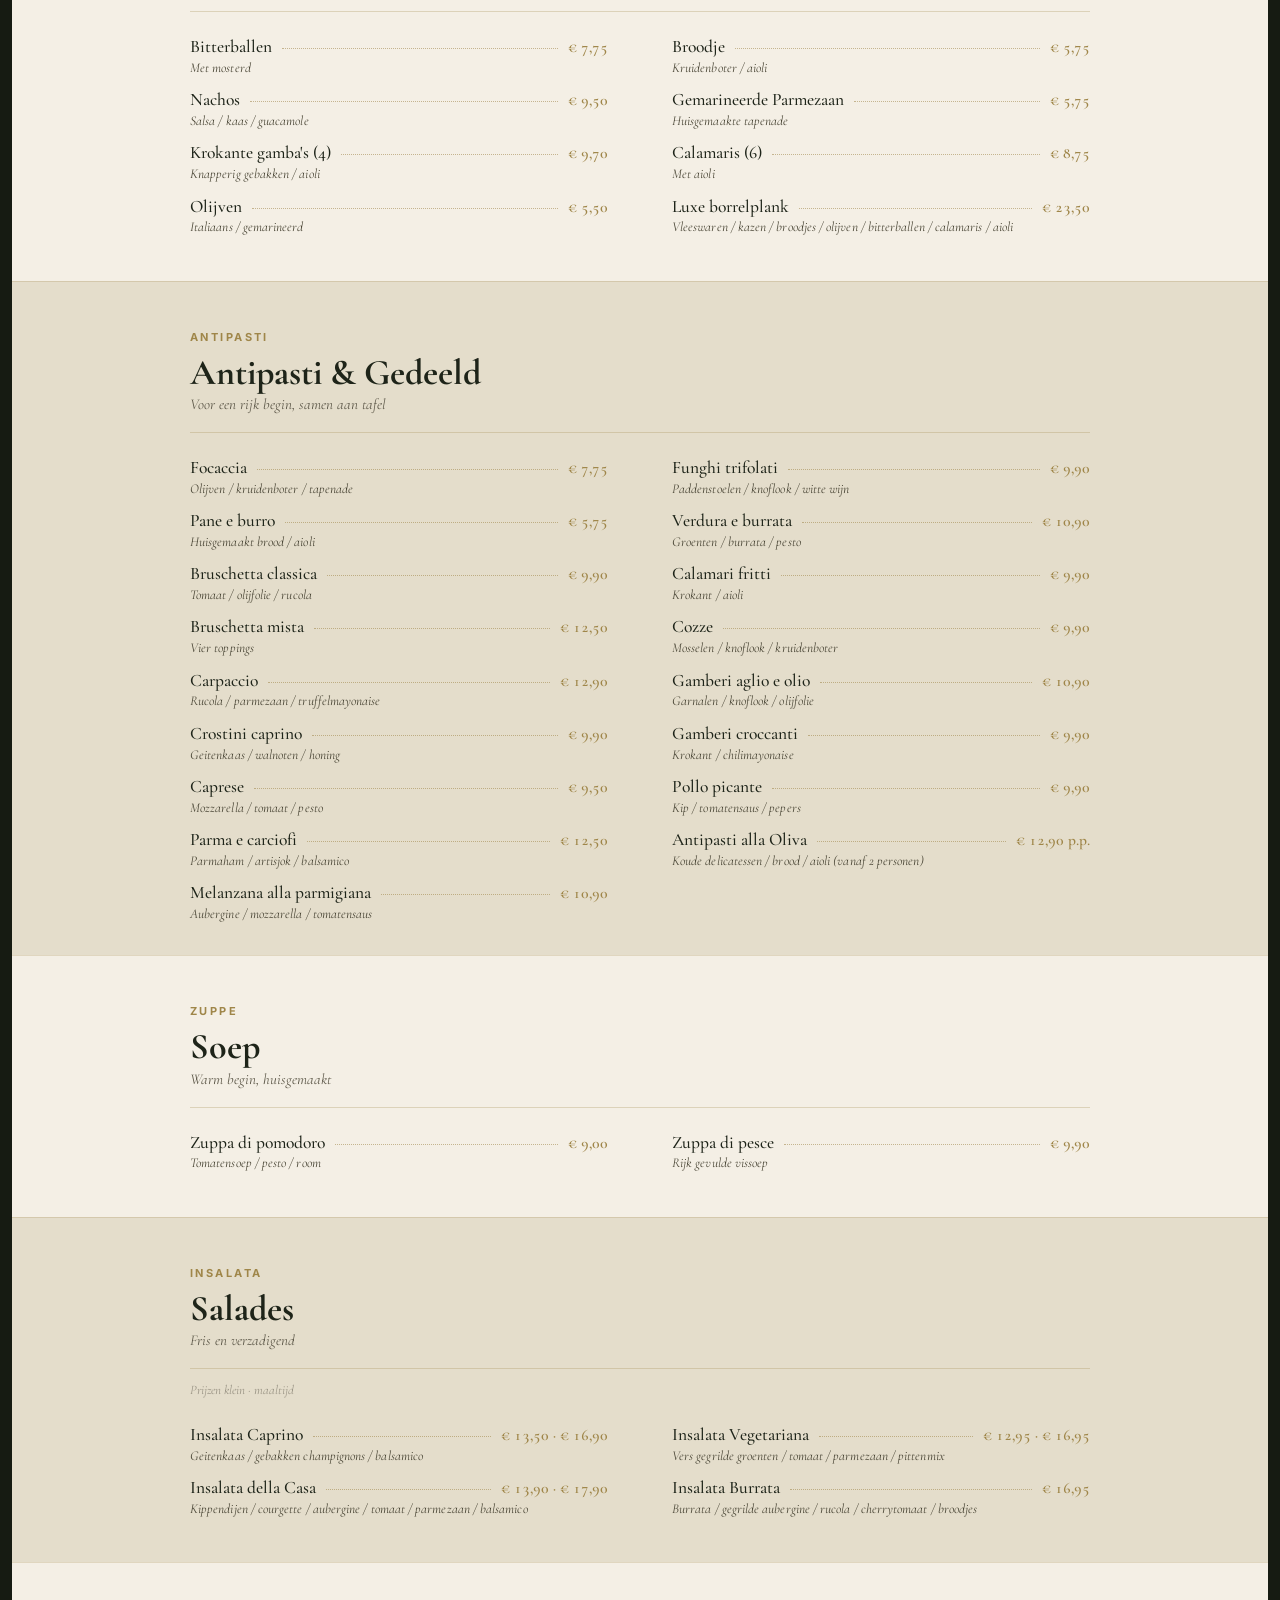
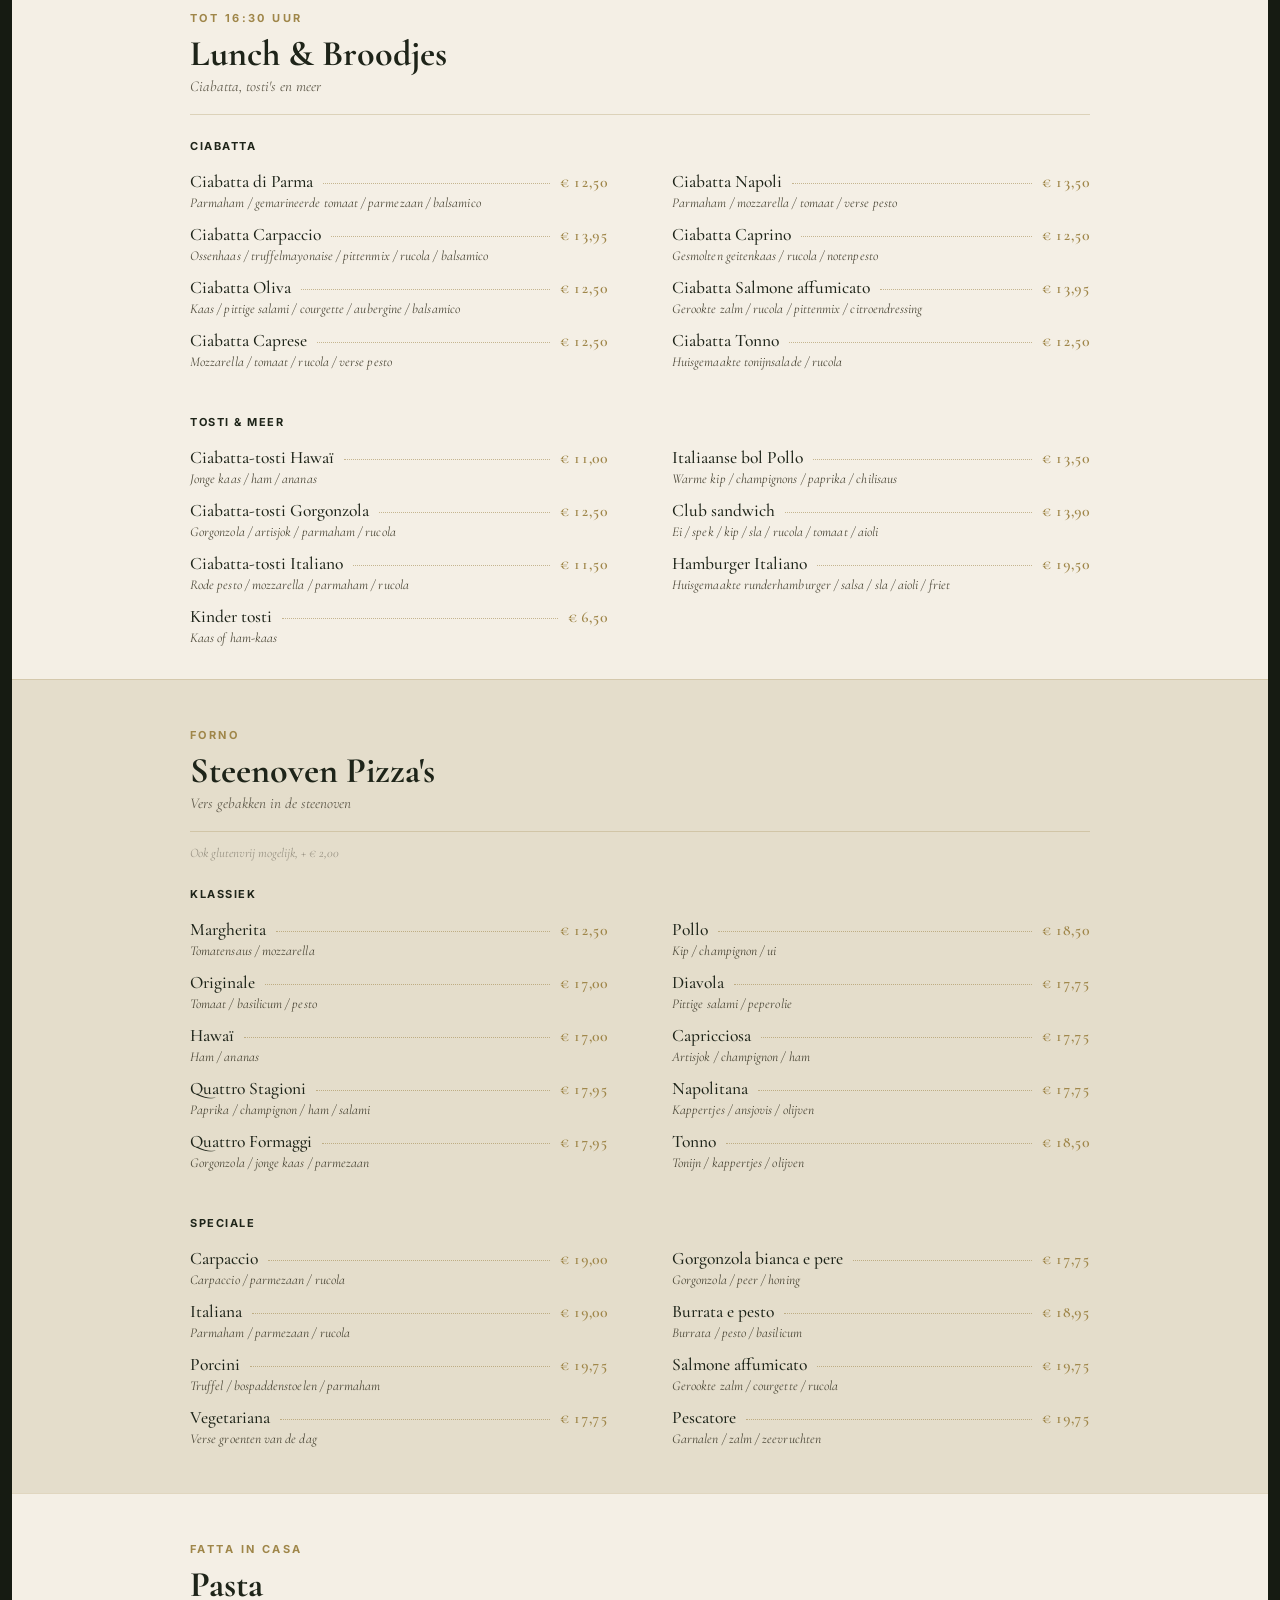
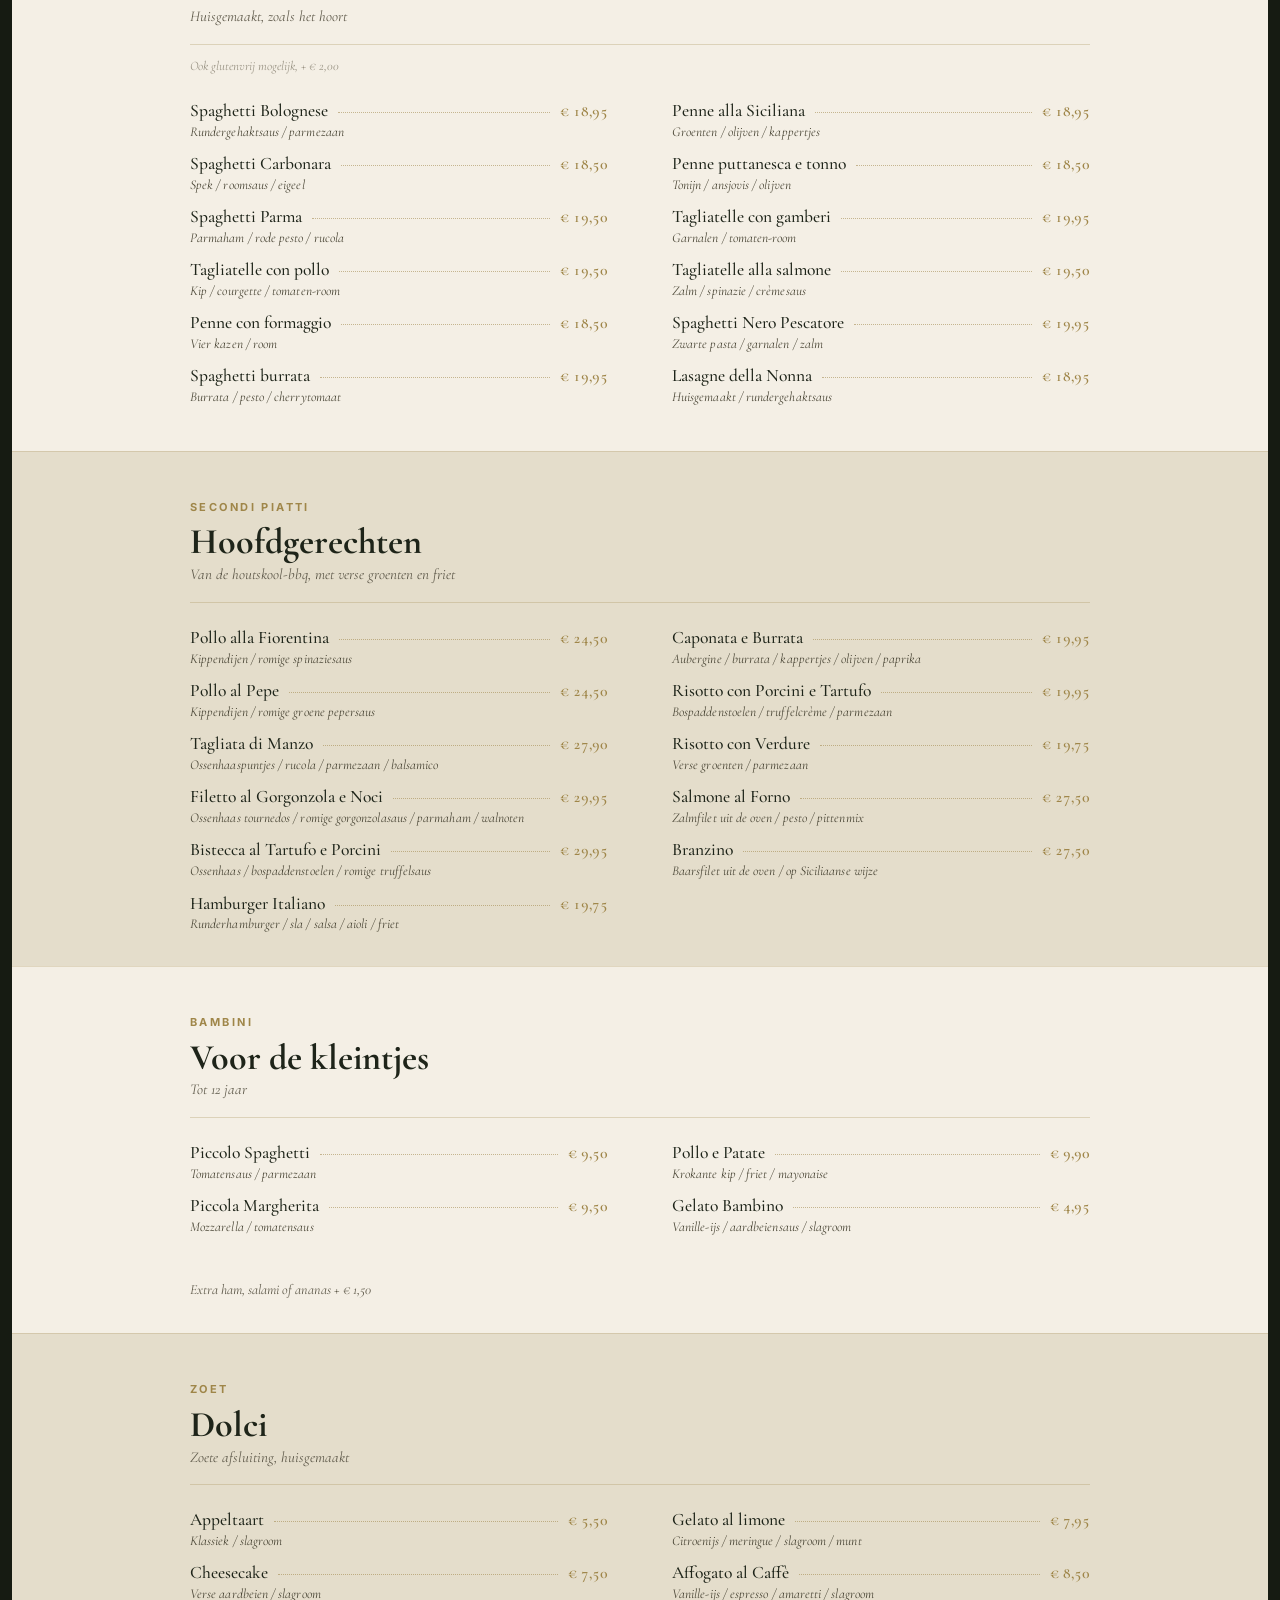
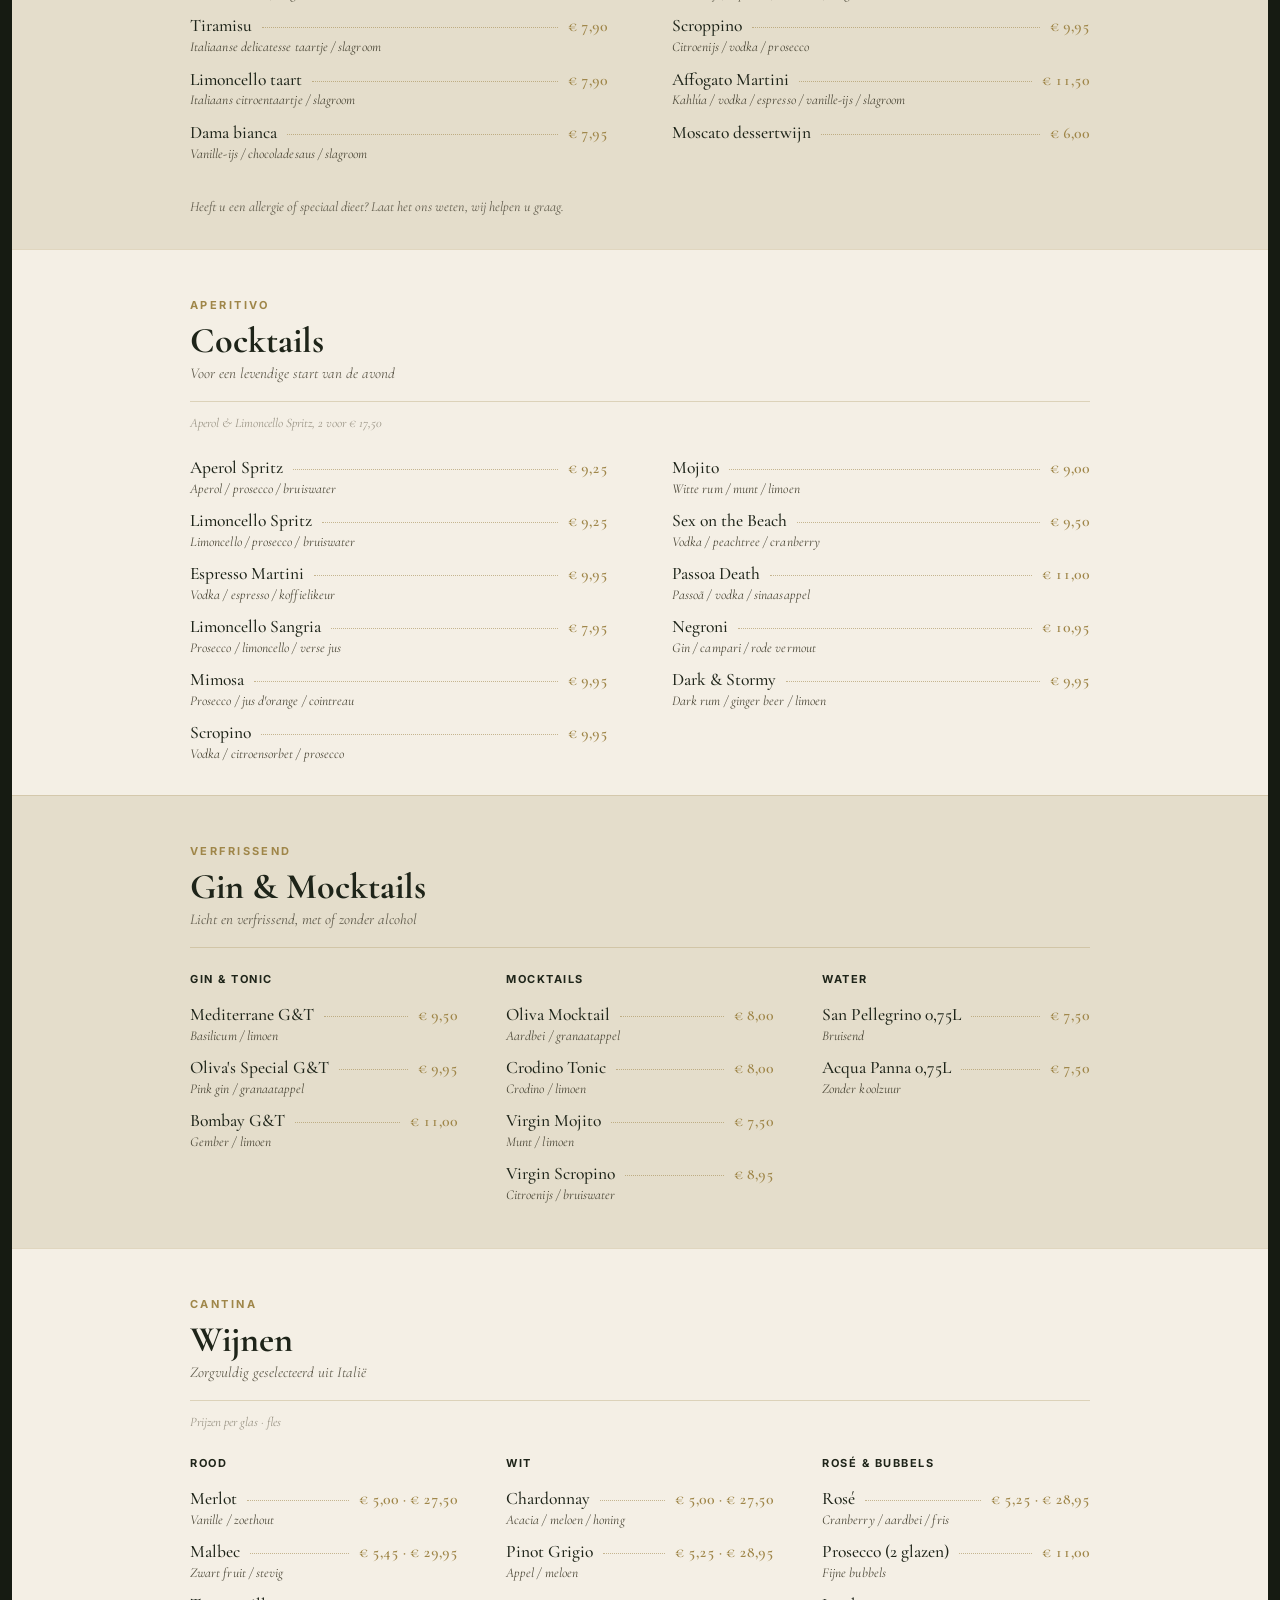
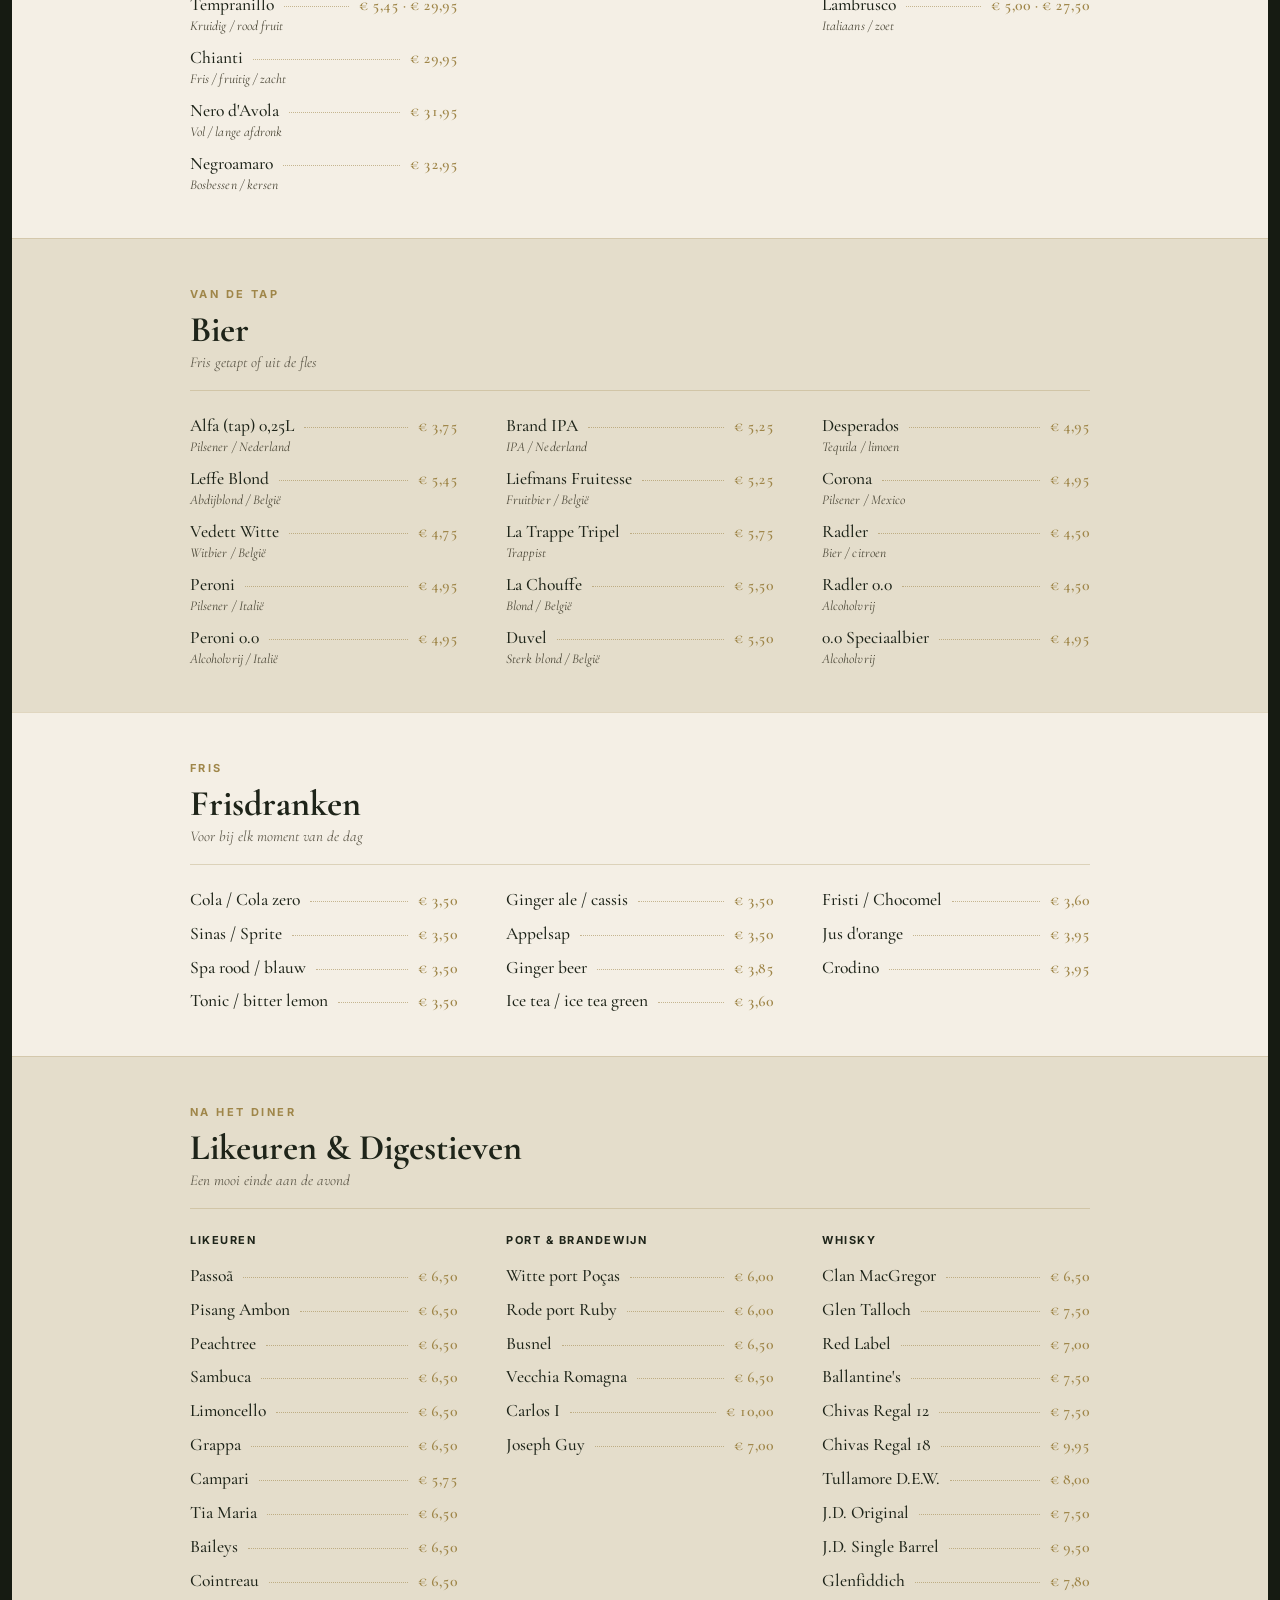
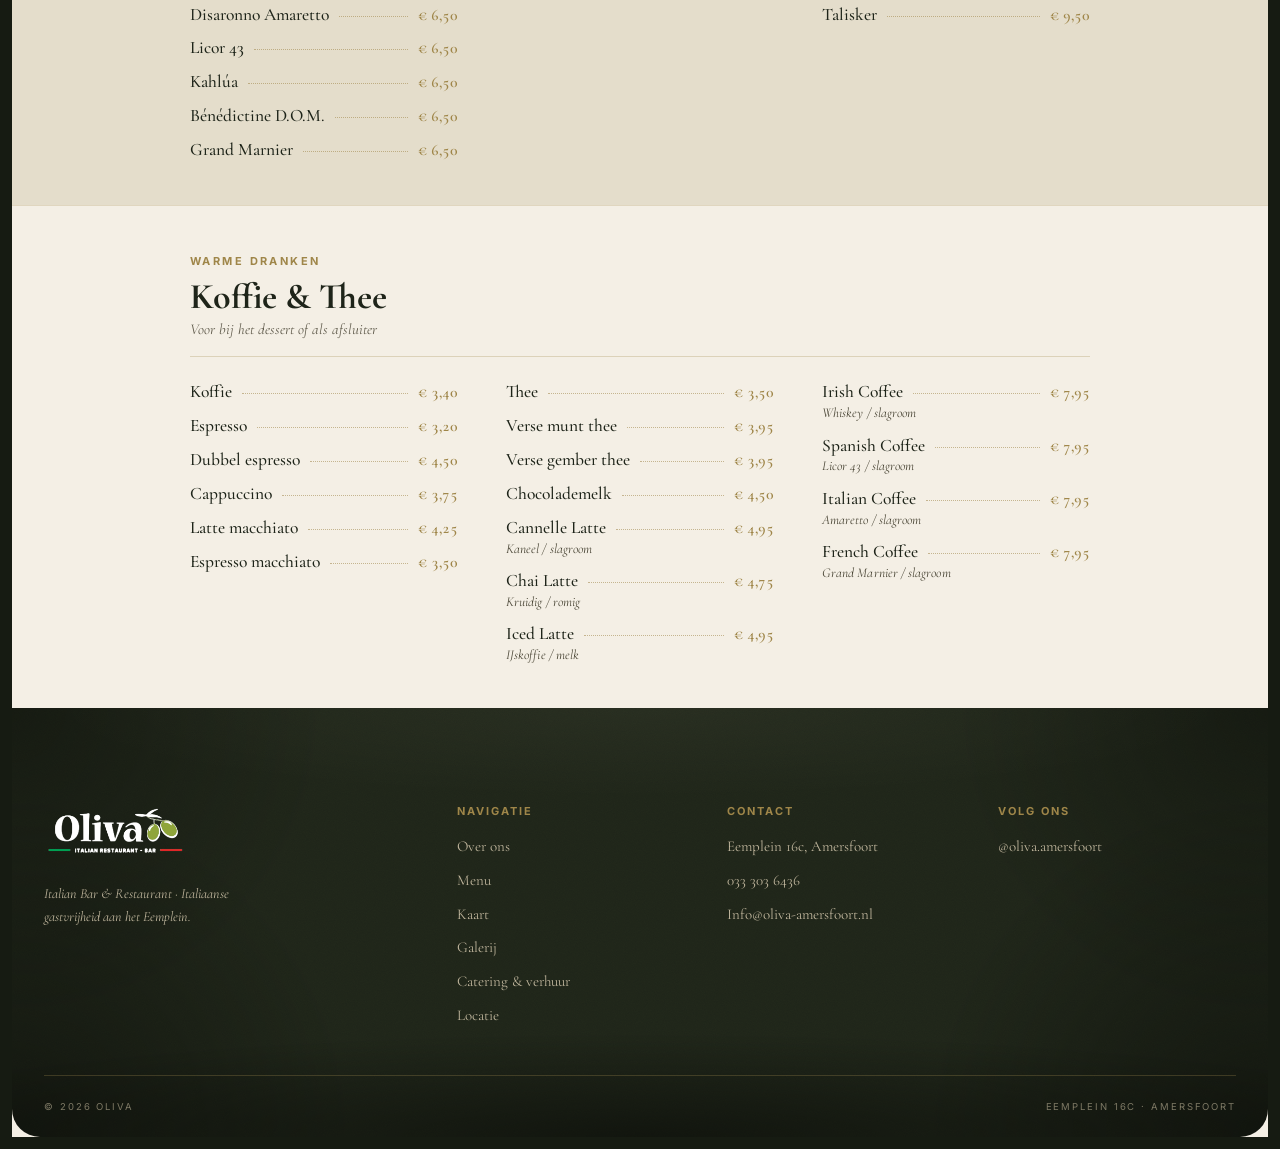
==== commit 005c1e57: "Vervang placeholder telefoonnummer door 033 303 6436" ====
--- a/kaart.html
+++ b/kaart.html
@@ -7,8 +7,8 @@
 <meta name="description" content="De volledige kaart van Oliva: steenovenpizza's, huisgemaakte pasta, antipasti, cocktails en Italiaanse wijnen aan het Eemplein in Amersfoort.">
 <link rel="stylesheet" href="brand_assets/oliva/colors_and_type.css?v=1783181041">
 <link rel="stylesheet" href="brand_assets/oliva/textures.css?v=1783181041">
-<link rel="stylesheet" href="assets/css/site.css?v=1783352000">
-<link rel="stylesheet" href="assets/css/kaart.css?v=1783350000">
+<link rel="stylesheet" href="assets/css/site.css?v=1789322304">
+<link rel="stylesheet" href="assets/css/kaart.css?v=1789322304">
 </head>
 <body class="oliva oliva-page-cream kaart-page">
 
@@ -641,7 +641,7 @@
       <p class="footer__col-title">Contact</p>
       <div class="footer__links">
         <a href="https://maps.google.com/?q=Eemplein+16c,+3812+EA+Amersfoort" target="_blank" rel="noopener">Eemplein 16c, Amersfoort</a>
-        <a href="tel:+31331234567">+31 33 123 4567</a>
+        <a href="tel:+31333036436">033 303 6436</a>
         <a href="mailto:Info@oliva-amersfoort.nl">Info@oliva-amersfoort.nl</a>
       </div>
     </div>
@@ -665,6 +665,6 @@
 document.cookie = 'reservationWidgetStatus=collapsed; path=/; SameSite=Lax';
 </script>
 <script id="eetnuReservationWidget" type="text/javascript" src="https://reserveringen.eet.nu/hungry/restaurants/76135/reservations/new.js?layout=floating&locale=nl&variant=realtime/dark&position=bottom-right"></script>
-<script src="assets/js/site.js?v=1783181041"></script>
+<script src="assets/js/site.js?v=1789322304"></script>
 </body>
 </html>
--- a/assets/css/site.css
+++ b/assets/css/site.css
@@ -644,7 +644,11 @@
 }
 .gallery--even > div:hover { transform: scale(1.015); }
 @media (max-width: 720px) {
-  .gallery--even { grid-template-columns: repeat(2, 1fr); }
+  /* Drie kolommen aanhouden zoals op desktop: met negen foto's blijft het
+     3/3/3 en hangt er geen losse tegel onderaan. Krappere gutter en gap
+     zodat de tegels op telefoonbreedte zo groot mogelijk blijven. */
+  .gallery--even { gap: var(--s-2); }
+  .section__inner--gallery { margin-inline: calc(var(--s-5) * -0.5); }
 }
 
 /* ---------- Reserveren — full-bleed CTA ---------- */
@@ -791,6 +795,81 @@
 }
 
 /* ---------- Quick links bar (Reserveren · Kaart · Contact) ---------- */
+/* ---------- Werken bij Oliva — ingetogen wervingsstrook ---------- */
+.werken {
+  background: var(--cream-warm);
+  border-bottom: 1px solid rgba(184,156,90,0.18);
+}
+.werken__inner {
+  max-width: 1200px;
+  margin: 0 auto;
+  padding: var(--s-8) var(--s-6);
+  display: grid;
+  grid-template-columns: minmax(0, 5fr) minmax(0, 7fr);
+  gap: var(--s-9);
+  align-items: center;
+}
+.werken__photo {
+  aspect-ratio: 4 / 3;
+  background-size: cover;
+  background-position: center;
+  border-radius: 8px;
+  box-shadow: 0 14px 36px rgba(30,36,25,0.10);
+}
+.werken__title {
+  font-family: var(--font-display);
+  font-size: clamp(26px, 3vw, 34px);
+  font-weight: 400;
+  line-height: 1.15;
+  color: var(--olive-mute);
+  margin: var(--s-3) 0 0;
+}
+.werken__body {
+  font-family: var(--font-display);
+  font-size: 17px;
+  line-height: 1.65;
+  color: var(--ink-on-cream-soft);
+  margin: var(--s-4) 0 0;
+  max-width: 52ch;
+}
+.werken__detail { margin-top: var(--s-6); }
+.werken__list {
+  list-style: none;
+  margin: 0;
+  padding: 0;
+  border-top: 1px solid rgba(184,156,90,0.22);
+}
+.werken__list li {
+  font-family: var(--font-display);
+  font-size: 16px;
+  color: var(--ink-on-cream-soft);
+  padding: 12px 0;
+  border-bottom: 1px solid rgba(184,156,90,0.14);
+}
+.werken__contact {
+  font-family: var(--font-display);
+  font-size: 16px;
+  line-height: 1.6;
+  color: var(--ink-on-cream-soft);
+  margin: var(--s-5) 0 0;
+}
+.werken__contact a {
+  color: var(--gold-soft);
+  text-decoration: none;
+  border-bottom: 1px solid rgba(184,156,90,0.45);
+  padding-bottom: 1px;
+  transition: color 0.2s ease, border-color 0.2s ease;
+}
+.werken__contact a:hover { color: var(--gold); border-color: var(--gold); }
+@media (max-width: 900px) {
+  .werken__inner {
+    grid-template-columns: 1fr;
+    gap: var(--s-6);
+    padding: var(--s-7) var(--s-5);
+  }
+  .werken__photo { aspect-ratio: 3 / 2; }
+}
+
 .quick-links {
   display: flex;
   justify-content: center;
@@ -1578,6 +1657,23 @@
   }
   .nav__group--right { margin-left: 0; }
   .nav__toggle { display: flex; }
+  /* Mobiel: logo en hamburger vormen een blok rechts in de balk.
+     De sub-regel vervalt — het logobestand zegt zelf al "Italian Restaurant · Bar". */
+  .nav__inner {
+    display: flex;
+    justify-content: flex-end;
+    align-items: center;
+    gap: var(--s-4);
+    padding: 0 var(--s-5);
+  }
+  .nav__brand {
+    flex-direction: row;
+    align-items: center;
+    justify-self: auto;
+    gap: 0;
+  }
+  .nav__brand-sub { display: none; }
+  .nav__logo { max-height: 32px; }
   .hero__actions { flex-direction: column; width: 100%; }
   .hero__actions .btn { width: 100%; }
   .gallery { grid-template-columns: 1fr; }
